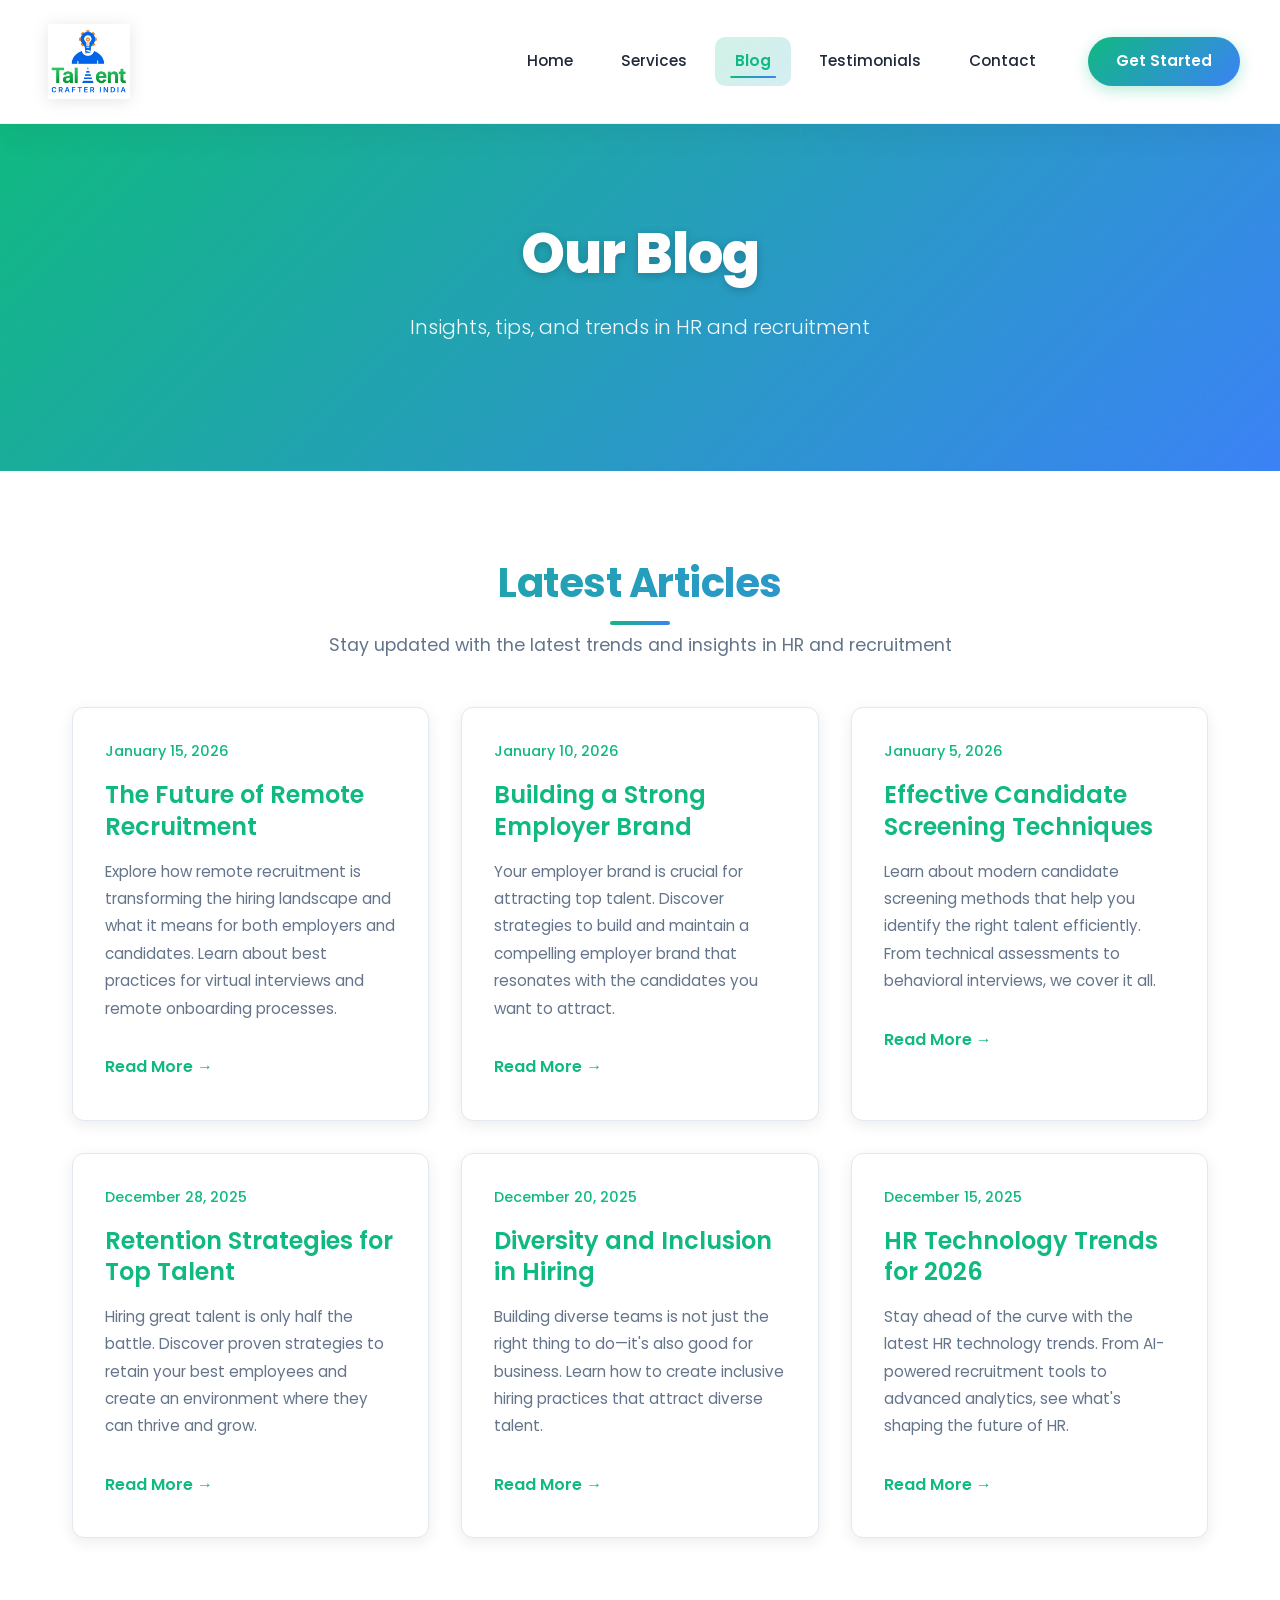
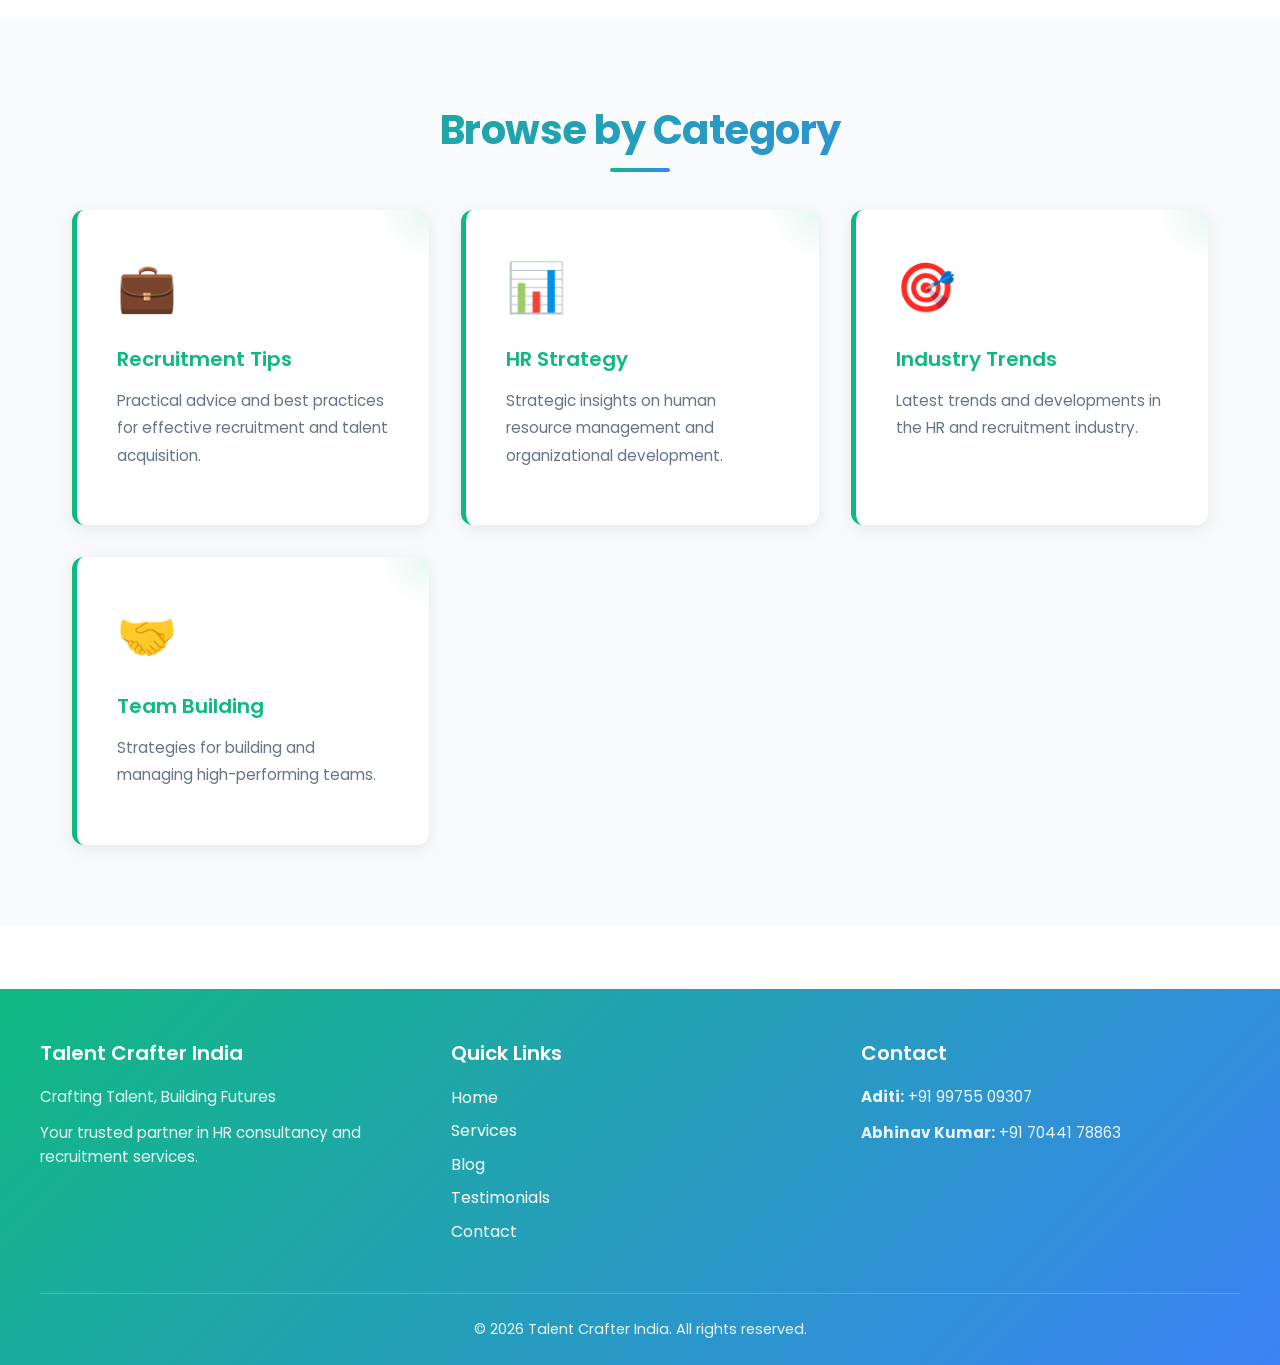
==== blog.html @ 25cf2690 "push" ====
<!DOCTYPE html>
<html lang="en">
<head>
    <meta charset="UTF-8">
    <meta name="viewport" content="width=device-width, initial-scale=1.0">
    <meta http-equiv="X-UA-Compatible" content="IE=edge">
    <title>Blog - Talent Crafter India | HR Insights & Recruitment Tips</title>
    <meta name="description" content="Read the latest insights on HR, recruitment, talent management, and industry trends from Talent Crafter India.">
    
    <!-- Google Fonts - Poppins -->
    <link rel="preconnect" href="https://fonts.googleapis.com">
    <link rel="preconnect" href="https://fonts.gstatic.com" crossorigin>
    <link href="https://fonts.googleapis.com/css2?family=Poppins:wght@300;400;500;600;700;800&display=swap" rel="stylesheet">
    
    <!-- Stylesheet -->
    <link rel="stylesheet" href="style.css">
</head>
<body>
    <!-- Header -->
    <header>
        <div class="header-container">
            <a href="index.html" class="logo">
                <img src="images/logo.jpeg" alt="Talent Crafter India Logo" id="logo-img" onerror="this.src='images/logo.png'; this.onerror=null;">
            </a>
            <button class="menu-toggle" aria-label="Toggle menu">☰</button>
            <nav aria-label="Main navigation">
                <ul>
                    <li><a href="index.html">Home</a></li>
                    <li><a href="services.html">Services</a></li>
                    <li><a href="blog.html" class="active">Blog</a></li>
                    <li><a href="testimonials.html">Testimonials</a></li>
                    <li><a href="contact.html">Contact</a></li>
                </ul>
                <a href="contact.html" class="nav-cta">Get Started</a>
            </nav>
        </div>
    </header>

    <!-- Main Content -->
    <main>
        <!-- Page Header -->
        <section class="hero">
            <div class="hero-content">
                <h1>Our Blog</h1>
                <p>Insights, tips, and trends in HR and recruitment</p>
            </div>
        </section>

        <!-- Blog Posts Section -->
        <section class="section">
            <div class="container">
                <h2 class="section-title">Latest Articles</h2>
                <p class="section-subtitle">Stay updated with the latest trends and insights in HR and recruitment</p>
                
                <div class="blog-grid">
                    <article class="blog-card">
                        <div class="blog-card-content">
                            <span class="date">January 15, 2026</span>
                            <h3>The Future of Remote Recruitment</h3>
                            <p>Explore how remote recruitment is transforming the hiring landscape and what it means for both employers and candidates. Learn about best practices for virtual interviews and remote onboarding processes.</p>
                            <a href="contact.html" class="read-more">Read More →</a>
                        </div>
                    </article>
                    
                    <article class="blog-card">
                        <div class="blog-card-content">
                            <span class="date">January 10, 2026</span>
                            <h3>Building a Strong Employer Brand</h3>
                            <p>Your employer brand is crucial for attracting top talent. Discover strategies to build and maintain a compelling employer brand that resonates with the candidates you want to attract.</p>
                            <a href="contact.html" class="read-more">Read More →</a>
                        </div>
                    </article>
                    
                    <article class="blog-card">
                        <div class="blog-card-content">
                            <span class="date">January 5, 2026</span>
                            <h3>Effective Candidate Screening Techniques</h3>
                            <p>Learn about modern candidate screening methods that help you identify the right talent efficiently. From technical assessments to behavioral interviews, we cover it all.</p>
                            <a href="contact.html" class="read-more">Read More →</a>
                        </div>
                    </article>
                    
                    <article class="blog-card">
                        <div class="blog-card-content">
                            <span class="date">December 28, 2025</span>
                            <h3>Retention Strategies for Top Talent</h3>
                            <p>Hiring great talent is only half the battle. Discover proven strategies to retain your best employees and create an environment where they can thrive and grow.</p>
                            <a href="contact.html" class="read-more">Read More →</a>
                        </div>
                    </article>
                    
                    <article class="blog-card">
                        <div class="blog-card-content">
                            <span class="date">December 20, 2025</span>
                            <h3>Diversity and Inclusion in Hiring</h3>
                            <p>Building diverse teams is not just the right thing to do—it's also good for business. Learn how to create inclusive hiring practices that attract diverse talent.</p>
                            <a href="contact.html" class="read-more">Read More →</a>
                        </div>
                    </article>
                    
                    <article class="blog-card">
                        <div class="blog-card-content">
                            <span class="date">December 15, 2025</span>
                            <h3>HR Technology Trends for 2026</h3>
                            <p>Stay ahead of the curve with the latest HR technology trends. From AI-powered recruitment tools to advanced analytics, see what's shaping the future of HR.</p>
                            <a href="contact.html" class="read-more">Read More →</a>
                        </div>
                    </article>
                </div>
            </div>
        </section>

        <!-- Categories Section -->
        <section class="section section-alt">
            <div class="container">
                <h2 class="section-title">Browse by Category</h2>
                <div class="services-grid">
                    <div class="service-card">
                        <div class="service-icon">💼</div>
                        <h3>Recruitment Tips</h3>
                        <p>Practical advice and best practices for effective recruitment and talent acquisition.</p>
                    </div>
                    <div class="service-card">
                        <div class="service-icon">📊</div>
                        <h3>HR Strategy</h3>
                        <p>Strategic insights on human resource management and organizational development.</p>
                    </div>
                    <div class="service-card">
                        <div class="service-icon">🎯</div>
                        <h3>Industry Trends</h3>
                        <p>Latest trends and developments in the HR and recruitment industry.</p>
                    </div>
                    <div class="service-card">
                        <div class="service-icon">🤝</div>
                        <h3>Team Building</h3>
                        <p>Strategies for building and managing high-performing teams.</p>
                    </div>
                </div>
            </div>
        </section>
    </main>

    <!-- Footer -->
    <footer>
        <div class="footer-content">
            <div class="footer-main">
                <div class="footer-section">
                    <h4>Talent Crafter India</h4>
                    <p>Crafting Talent, Building Futures</p>
                    <p>Your trusted partner in HR consultancy and recruitment services.</p>
                </div>
                <div class="footer-section">
                    <h4>Quick Links</h4>
                    <div class="footer-nav">
                        <a href="index.html">Home</a>
                        <a href="services.html">Services</a>
                        <a href="blog.html">Blog</a>
                        <a href="testimonials.html">Testimonials</a>
                        <a href="contact.html">Contact</a>
                    </div>
                </div>
                <div class="footer-section">
                    <h4>Contact</h4>
                    <p><strong>Aditi:</strong> <a href="tel:+919975509307">+91 99755 09307</a></p>
                    <p><strong>Abhinav Kumar:</strong> <a href="tel:+917044178863">+91 70441 78863</a></p>
                </div>
            </div>
            <div class="footer-bottom">
                <p>&copy; 2026 Talent Crafter India. All rights reserved.</p>
            </div>
        </div>
    </footer>

    <script src="script.js"></script>
</body>
</html>
---- style.css ----
/* ============================================
   TALENT CRAFTER INDIA - HR Consultancy Website
   Green & Blue Theme
   Font: Poppins (Google Fonts)
   ============================================ */

/* Reset & Base Styles */
* {
    margin: 0;
    padding: 0;
    box-sizing: border-box;
}

:root {
    /* Green & Blue Color Palette */
    --primary-green: #10b981;
    --dark-green: #059669;
    --light-green: #34d399;
    --accent-green: #06d6a0;
    --primary-blue: #3b82f6;
    --dark-blue: #2563eb;
    --light-blue: #60a5fa;
    --accent-blue: #4f46e5;
    
    /* Neutral Colors */
    --white: #ffffff;
    --light-gray: #f8fafc;
    --gray: #64748b;
    --dark-gray: #334155;
    --text-dark: #1e293b;
    
    /* Shadows */
    --shadow: rgba(0, 0, 0, 0.1);
    --shadow-hover: rgba(0, 0, 0, 0.15);
    --shadow-green: rgba(16, 185, 129, 0.15);
    --shadow-blue: rgba(59, 130, 246, 0.15);
    
    /* Gradients */
    --gradient-primary: linear-gradient(135deg, #10b981 0%, #3b82f6 100%);
    --gradient-green: linear-gradient(135deg, #10b981 0%, #059669 100%);
    --gradient-blue: linear-gradient(135deg, #3b82f6 0%, #2563eb 100%);
    --gradient-overlay: linear-gradient(135deg, rgba(16, 185, 129, 0.95) 0%, rgba(59, 130, 246, 0.95) 100%);
}

html {
    scroll-behavior: smooth;
    font-size: 16px;
}

body {
    font-family: 'Poppins', sans-serif;
    line-height: 1.6;
    color: var(--text-dark);
    background-color: var(--white);
    overflow-x: hidden;
}

/* Header & Navigation */
header {
    background: rgba(255, 255, 255, 0.95);
    backdrop-filter: blur(20px) saturate(180%);
    -webkit-backdrop-filter: blur(20px) saturate(180%);
    box-shadow: 0 8px 32px rgba(0, 0, 0, 0.06);
    position: sticky;
    top: 0;
    z-index: 1000;
    padding: 0;
    transition: all 0.3s cubic-bezier(0.4, 0, 0.2, 1);
    border-bottom: 1px solid rgba(16, 185, 129, 0.1);
}

header.scrolled {
    box-shadow: 0 8px 32px rgba(0, 0, 0, 0.12);
    background: rgba(255, 255, 255, 0.98);
}

.header-container {
    max-width: 1400px;
    margin: 0 auto;
    padding: 1rem 2.5rem;
    display: flex;
    justify-content: space-between;
    align-items: center;
    flex-wrap: wrap;
    gap: 2rem;
}

.logo {
    display: flex;
    align-items: center;
    text-decoration: none;
    transition: all 0.3s cubic-bezier(0.4, 0, 0.2, 1);
    padding: 0.5rem;
    border-radius: 12px;
    position: relative;
    z-index: 1;
}

.logo::before {
    content: '';
    position: absolute;
    inset: 0;
    border-radius: 12px;
    background: var(--gradient-primary);
    opacity: 0;
    transition: opacity 0.3s ease;
    z-index: -1;
}

.logo:hover::before {
    opacity: 0.1;
}

.logo:hover {
    transform: translateY(-2px);
}

.logo img {
    height: 75px;
    width: auto;
    max-width: 280px;
    transition: transform 0.3s cubic-bezier(0.4, 0, 0.2, 1);
    object-fit: contain;
    filter: drop-shadow(0 2px 8px rgba(0, 0, 0, 0.1));
}

.logo:hover img {
    transform: scale(1.05);
}

nav {
    display: flex;
    align-items: center;
    gap: 1rem;
}

nav ul {
    list-style: none;
    display: flex;
    gap: 0.5rem;
    flex-wrap: wrap;
    align-items: center;
    margin: 0;
    padding: 0;
}

nav ul li {
    position: relative;
}

nav ul li a {
    text-decoration: none;
    color: var(--text-dark);
    font-weight: 500;
    font-size: 0.95rem;
    transition: all 0.3s cubic-bezier(0.4, 0, 0.2, 1);
    position: relative;
    padding: 0.75rem 1.25rem;
    border-radius: 10px;
    display: block;
    overflow: hidden;
}

nav ul li a::before {
    content: '';
    position: absolute;
    inset: 0;
    background: var(--gradient-primary);
    opacity: 0;
    transition: opacity 0.3s ease;
    border-radius: 10px;
    z-index: -1;
}

nav ul li a::after {
    content: '';
    position: absolute;
    bottom: 8px;
    left: 50%;
    transform: translateX(-50%);
    width: 0;
    height: 2px;
    background: var(--gradient-primary);
    transition: width 0.3s cubic-bezier(0.4, 0, 0.2, 1);
    border-radius: 2px;
}

nav ul li a:hover {
    color: var(--primary-green);
    transform: translateY(-2px);
}

nav ul li a:hover::before {
    opacity: 0.08;
}

nav ul li a:hover::after {
    width: 60%;
}

nav ul li a.active {
    color: var(--primary-green);
    background: rgba(16, 185, 129, 0.1);
    font-weight: 600;
}

nav ul li a.active::after {
    width: 60%;
}

nav ul li a.active::before {
    opacity: 0.1;
}

/* CTA Button in Nav */
nav .nav-cta {
    margin-left: 1rem;
    padding: 0.75rem 1.75rem;
    background: var(--gradient-primary);
    color: var(--white);
    border-radius: 50px;
    font-weight: 600;
    font-size: 0.95rem;
    box-shadow: 0 4px 15px rgba(16, 185, 129, 0.3);
    transition: all 0.3s cubic-bezier(0.4, 0, 0.2, 1);
    border: none;
    text-decoration: none;
    display: inline-flex;
    align-items: center;
    gap: 0.5rem;
}

nav .nav-cta::before {
    display: none;
}

nav .nav-cta::after {
    display: none;
}

nav .nav-cta:hover {
    transform: translateY(-3px);
    box-shadow: 0 8px 25px rgba(16, 185, 129, 0.4);
    color: var(--white);
}

/* Mobile Menu Toggle */
.menu-toggle {
    display: none;
    background: none;
    border: none;
    font-size: 1.75rem;
    cursor: pointer;
    color: var(--primary-green);
    padding: 0.5rem;
    border-radius: 8px;
    transition: all 0.3s ease;
    width: 44px;
    height: 44px;
    align-items: center;
    justify-content: center;
    position: relative;
    z-index: 1001;
}

.menu-toggle:hover {
    background: rgba(16, 185, 129, 0.1);
    transform: scale(1.1);
}

.menu-toggle.active {
    color: var(--white);
    background: var(--primary-green);
}

/* Main Content */
main {
    min-height: calc(100vh - 200px);
}

.container {
    max-width: 1200px;
    margin: 0 auto;
    padding: 0 2rem;
}

/* Hero Section */
.hero {
    background: var(--gradient-primary);
    color: var(--white);
    padding: 6rem 2rem;
    text-align: center;
    position: relative;
    overflow: hidden;
}

.hero::before {
    content: '';
    position: absolute;
    top: 0;
    left: 0;
    right: 0;
    bottom: 0;
    background: url('data:image/svg+xml,<svg width="100" height="100" xmlns="http://www.w3.org/2000/svg"><defs><pattern id="grid" width="100" height="100" patternUnits="userSpaceOnUse"><path d="M 100 0 L 0 0 0 100" fill="none" stroke="rgba(255,255,255,0.05)" stroke-width="1"/></pattern></defs><rect width="100" height="100" fill="url(%23grid)"/></svg>');
    opacity: 0.3;
    animation: slide 20s linear infinite;
}

@keyframes slide {
    0% { transform: translate(0, 0); }
    100% { transform: translate(100px, 100px); }
}

.hero-content {
    position: relative;
    z-index: 1;
    animation: fadeInUp 0.8s ease-out;
    max-width: 800px;
    margin: 0 auto;
}

@keyframes fadeInUp {
    from {
        opacity: 0;
        transform: translateY(30px);
    }
    to {
        opacity: 1;
        transform: translateY(0);
    }
}

.hero h1 {
    font-size: 3.5rem;
    margin-bottom: 1.5rem;
    font-weight: 800;
    line-height: 1.2;
    text-shadow: 0 2px 10px rgba(0, 0, 0, 0.2);
    letter-spacing: -1px;
}

.hero p {
    font-size: 1.25rem;
    margin-bottom: 2rem;
    opacity: 0.95;
    font-weight: 300;
}

/* Buttons */
.btn {
    display: inline-block;
    padding: 1rem 2.5rem;
    background: var(--white);
    color: var(--primary-green);
    text-decoration: none;
    border-radius: 50px;
    font-weight: 600;
    transition: all 0.4s cubic-bezier(0.4, 0, 0.2, 1);
    border: 2px solid transparent;
    cursor: pointer;
    font-size: 1rem;
    position: relative;
    overflow: hidden;
    box-shadow: 0 4px 15px rgba(255, 255, 255, 0.3);
    font-family: 'Poppins', sans-serif;
}

.btn::before {
    content: '';
    position: absolute;
    top: 50%;
    left: 50%;
    width: 0;
    height: 0;
    border-radius: 50%;
    background: rgba(16, 185, 129, 0.2);
    transform: translate(-50%, -50%);
    transition: width 0.6s, height 0.6s;
}

.btn:hover::before {
    width: 300px;
    height: 300px;
}

.btn:hover {
    transform: translateY(-3px);
    box-shadow: 0 8px 25px rgba(255, 255, 255, 0.4);
    background: var(--white);
    color: var(--primary-blue);
}

.btn-primary {
    background: var(--white);
    color: var(--primary-green);
}

.btn-primary:hover {
    background: var(--white);
    color: var(--primary-blue);
}

/* Sections */
.section {
    padding: 5rem 2rem;
    position: relative;
}

.section-alt {
    background-color: var(--light-gray);
}

.section-title {
    text-align: center;
    font-size: 2.5rem;
    background: var(--gradient-primary);
    -webkit-background-clip: text;
    -webkit-text-fill-color: transparent;
    background-clip: text;
    margin-bottom: 1rem;
    font-weight: 700;
    position: relative;
    display: inline-block;
    width: 100%;
    letter-spacing: -0.5px;
}

.section-title::after {
    content: '';
    position: absolute;
    bottom: -10px;
    left: 50%;
    transform: translateX(-50%);
    width: 60px;
    height: 4px;
    background: var(--gradient-primary);
    border-radius: 2px;
}

.section-subtitle {
    text-align: center;
    color: var(--gray);
    margin-bottom: 3rem;
    font-size: 1.1rem;
    font-weight: 400;
}

/* About Content */
.about-content {
    max-width: 900px;
    margin: 0 auto;
    background-color: var(--white);
    padding: 2.5rem;
    border-radius: 12px;
    box-shadow: 0 4px 15px rgba(0, 0, 0, 0.08);
}

.about-content p {
    color: var(--gray);
    line-height: 1.8;
    margin-bottom: 1.5rem;
    font-size: 1.05rem;
}

.about-content p:last-child {
    margin-bottom: 0;
}

/* Services Grid */
.services-grid {
    display: grid;
    grid-template-columns: repeat(auto-fit, minmax(300px, 1fr));
    gap: 2rem;
    margin-top: 2rem;
}

.service-card {
    background: var(--white);
    padding: 2.5rem;
    border-radius: 12px;
    border-left: 5px solid var(--primary-green);
    transition: all 0.4s cubic-bezier(0.4, 0, 0.2, 1);
    position: relative;
    overflow: hidden;
    box-shadow: 0 4px 15px rgba(0, 0, 0, 0.08);
}

.service-card::after {
    content: '';
    position: absolute;
    top: 0;
    right: 0;
    width: 100px;
    height: 100px;
    background: radial-gradient(circle, rgba(16, 185, 129, 0.1) 0%, transparent 70%);
    transform: translate(50%, -50%);
    transition: transform 0.4s ease;
}

.service-card:hover::after {
    transform: translate(30%, -30%) scale(1.5);
}

.service-card:hover {
    transform: translateX(8px) translateY(-3px);
    box-shadow: 0 10px 25px var(--shadow-green);
    border-left-color: var(--primary-blue);
    border-left-width: 6px;
}

.service-icon {
    font-size: 3rem;
    margin-bottom: 1rem;
}

.service-card h3 {
    color: var(--primary-green);
    margin-bottom: 0.75rem;
    font-size: 1.25rem;
    font-weight: 600;
}

.service-card:hover h3 {
    color: var(--primary-blue);
}

.service-card p {
    color: var(--gray);
    line-height: 1.8;
    font-size: 0.95rem;
    margin-bottom: 1rem;
}

.service-features {
    list-style: none;
    margin-top: 1.5rem;
    padding-left: 0;
}

.service-features li {
    color: var(--gray);
    padding: 0.5rem 0;
    padding-left: 1.5rem;
    position: relative;
    font-size: 0.9rem;
}

.service-features li::before {
    content: '✓';
    position: absolute;
    left: 0;
    color: var(--primary-green);
    font-weight: 600;
}

/* Team Section */
.team-grid {
    display: grid;
    grid-template-columns: repeat(auto-fit, minmax(350px, 1fr));
    gap: 3rem;
    margin-top: 2rem;
}

.team-card {
    text-align: center;
    background-color: var(--white);
    padding: 2.5rem;
    border-radius: 16px;
    box-shadow: 0 4px 15px rgba(0, 0, 0, 0.08);
    transition: all 0.4s cubic-bezier(0.4, 0, 0.2, 1);
    position: relative;
    overflow: hidden;
}

.team-card::before {
    content: '';
    position: absolute;
    top: 0;
    left: 0;
    right: 0;
    height: 4px;
    background: var(--gradient-primary);
    transform: scaleX(0);
    transform-origin: center;
    transition: transform 0.4s ease;
}

.team-card:hover::before {
    transform: scaleX(1);
}

.team-card:hover {
    transform: translateY(-8px) scale(1.02);
    box-shadow: 0 12px 30px var(--shadow-green);
}

.team-image {
    width: 200px;
    height: 200px;
    margin: 0 auto 1.5rem;
    border-radius: 50%;
    overflow: hidden;
    border: 4px solid var(--primary-green);
    transition: all 0.4s ease;
    position: relative;
    background: var(--light-gray);
}

.team-card:hover .team-image {
    border-color: var(--primary-blue);
    transform: scale(1.05);
}

.team-image img {
    width: 100%;
    height: 100%;
    object-fit: cover;
    object-position: center 30%;
    transition: transform 0.4s ease;
    display: block;
    min-height: 100%;
}

.team-card:hover .team-image img {
    transform: scale(1.05);
}

.team-card h3 {
    color: var(--primary-green);
    margin: 1rem 0 0.5rem;
    font-size: 1.5rem;
    font-weight: 600;
}

.team-card:hover h3 {
    color: var(--primary-blue);
}

.team-card .role {
    color: var(--primary-blue);
    font-size: 1rem;
    font-weight: 500;
    margin-bottom: 1rem;
}

.team-bio {
    text-align: left;
    margin: 1.5rem 0;
    color: var(--gray);
    line-height: 1.8;
    font-size: 0.95rem;
}

.team-bio p {
    margin-bottom: 1rem;
}

.team-bio p:last-child {
    margin-bottom: 0;
}

.team-contact {
    margin-top: 1.5rem;
}

.contact-link {
    display: inline-block;
    color: var(--primary-green);
    text-decoration: none;
    font-weight: 600;
    padding: 0.75rem 1.5rem;
    border: 2px solid var(--primary-green);
    border-radius: 50px;
    transition: all 0.3s ease;
}

.contact-link:hover {
    background: var(--primary-green);
    color: var(--white);
    transform: translateY(-2px);
    box-shadow: 0 4px 15px var(--shadow-green);
}

/* Contact Section */
.contact-container {
    display: grid;
    grid-template-columns: 1fr 1fr;
    gap: 3rem;
    margin-top: 2rem;
}

.contact-info {
    background: var(--gradient-primary);
    color: var(--white);
    padding: 2.5rem;
    border-radius: 12px;
    box-shadow: 0 4px 15px rgba(0, 0, 0, 0.1);
}

.contact-info h3 {
    margin-bottom: 2rem;
    font-size: 1.75rem;
    font-weight: 600;
}

.contact-details {
    margin-bottom: 2rem;
}

.contact-item {
    margin-bottom: 2rem;
    padding-bottom: 2rem;
    border-bottom: 1px solid rgba(255, 255, 255, 0.2);
}

.contact-item:last-child {
    border-bottom: none;
    margin-bottom: 0;
    padding-bottom: 0;
}

.contact-item h4 {
    font-size: 1.25rem;
    margin-bottom: 0.5rem;
    font-weight: 600;
}

.contact-item p {
    margin-bottom: 0.75rem;
    opacity: 0.9;
}

.contact-item a {
    color: var(--white);
    text-decoration: none;
    font-weight: 500;
    font-size: 1.1rem;
    transition: opacity 0.3s ease;
}

.contact-item a:hover {
    opacity: 0.8;
    text-decoration: underline;
}

.contact-description {
    margin: 1rem 0;
    opacity: 0.95;
    line-height: 1.8;
    font-size: 0.95rem;
}

.contact-phone {
    display: inline-block;
    margin-top: 0.75rem;
    font-size: 1.1rem;
    font-weight: 600;
    padding: 0.5rem 0;
}

.contact-message {
    margin-top: 2rem;
    padding-top: 2rem;
    border-top: 1px solid rgba(255, 255, 255, 0.2);
}

.contact-message p {
    opacity: 0.95;
    line-height: 1.8;
}

/* Contact Form */
.contact-form {
    background-color: var(--white);
    padding: 2.5rem;
    border-radius: 12px;
    box-shadow: 0 4px 15px rgba(0, 0, 0, 0.08);
}

.contact-form h3 {
    color: var(--primary-green);
    margin-bottom: 1.5rem;
    font-size: 1.75rem;
    font-weight: 600;
}

.form-group {
    margin-bottom: 1.5rem;
}

.form-group label {
    display: block;
    margin-bottom: 0.5rem;
    color: var(--text-dark);
    font-weight: 500;
}

.form-group input,
.form-group textarea {
    width: 100%;
    padding: 0.875rem;
    border: 2px solid #e2e8f0;
    border-radius: 8px;
    font-size: 1rem;
    font-family: 'Poppins', sans-serif;
    transition: border-color 0.3s ease;
}

.form-group input:focus,
.form-group textarea:focus {
    outline: none;
    border-color: var(--primary-green);
    box-shadow: 0 0 0 3px rgba(16, 185, 129, 0.1);
}

.form-group textarea {
    resize: vertical;
    min-height: 120px;
}

.form-group select {
    width: 100%;
    padding: 0.875rem;
    border: 2px solid #e2e8f0;
    border-radius: 8px;
    font-size: 1rem;
    font-family: 'Poppins', sans-serif;
    background-color: var(--white);
    color: var(--text-dark);
    transition: border-color 0.3s ease;
    cursor: pointer;
}

.form-group select:focus {
    outline: none;
    border-color: var(--primary-green);
    box-shadow: 0 0 0 3px rgba(16, 185, 129, 0.1);
}

/* Footer */
footer {
    background: var(--gradient-primary);
    color: var(--white);
    padding: 3rem 2rem 1.5rem;
    margin-top: 4rem;
}

.footer-content {
    max-width: 1200px;
    margin: 0 auto;
}

.footer-main {
    display: grid;
    grid-template-columns: repeat(auto-fit, minmax(250px, 1fr));
    gap: 2rem;
    margin-bottom: 2rem;
    text-align: left;
}

.footer-section {
    margin-bottom: 1rem;
}

.footer-section h4 {
    font-size: 1.25rem;
    margin-bottom: 1rem;
    color: var(--white);
    font-weight: 600;
}

.footer-section p {
    margin-bottom: 0.75rem;
    opacity: 0.9;
    font-size: 0.95rem;
    line-height: 1.6;
}

.footer-section a {
    color: var(--white);
    text-decoration: none;
    transition: opacity 0.3s ease;
}

.footer-section a:hover {
    opacity: 0.8;
    text-decoration: underline;
}

.footer-nav {
    display: flex;
    flex-direction: column;
    gap: 0.5rem;
}

.footer-nav a {
    color: var(--white);
    text-decoration: none;
    transition: opacity 0.3s ease;
    display: inline-block;
}

.footer-nav a:hover {
    opacity: 0.8;
    text-decoration: underline;
}

.footer-bottom {
    border-top: 1px solid rgba(255, 255, 255, 0.2);
    padding-top: 1.5rem;
    text-align: center;
    margin-top: 2rem;
}

.footer-bottom p {
    opacity: 0.9;
    font-size: 0.9rem;
}

/* Responsive Design */
@media (max-width: 968px) {
    .header-container {
        padding: 1rem 1.5rem;
    }
    
    nav ul {
        gap: 0.25rem;
    }
    
    nav ul li a {
        padding: 0.65rem 1rem;
        font-size: 0.9rem;
    }
    
    nav .nav-cta {
        margin-left: 0.5rem;
        padding: 0.65rem 1.5rem;
        font-size: 0.9rem;
    }
}

/* Mobile Menu Overlay */
.mobile-overlay {
    display: none;
    position: fixed;
    inset: 0;
    background: rgba(0, 0, 0, 0.5);
    backdrop-filter: blur(4px);
    -webkit-backdrop-filter: blur(4px);
    z-index: 999;
    opacity: 0;
    transition: opacity 0.3s ease;
}

.mobile-overlay.active {
    display: block;
    opacity: 1;
}

@media (max-width: 768px) {
    .menu-toggle {
        display: flex;
    }

    .header-container {
        padding: 1rem 1.5rem;
    }
    
    .logo img {
        height: 60px;
        max-width: 240px;
    }

    nav {
        position: fixed;
        top: 0;
        right: -100%;
        width: 320px;
        max-width: 85vw;
        height: 100vh;
        background: rgba(255, 255, 255, 0.98);
        backdrop-filter: blur(20px);
        -webkit-backdrop-filter: blur(20px);
        box-shadow: -4px 0 32px rgba(0, 0, 0, 0.1);
        transition: right 0.4s cubic-bezier(0.4, 0, 0.2, 1);
        z-index: 1000;
        padding: 5rem 2rem 2rem;
        overflow-y: auto;
    }

    nav.active {
        right: 0;
    }
    
    nav::before {
        content: '';
        position: absolute;
        top: 0;
        left: 0;
        width: 100%;
        height: 80px;
        background: var(--gradient-primary);
        opacity: 0.05;
    }

    nav ul {
        flex-direction: column;
        gap: 0.5rem;
        margin-top: 0;
        width: 100%;
    }

    nav ul li {
        width: 100%;
        border-bottom: none;
    }

    nav ul li a {
        display: block;
        padding: 1rem 1.25rem;
        border-radius: 12px;
        width: 100%;
        margin-bottom: 0.25rem;
    }
    
    nav ul li a::after {
        display: none;
    }
    
    nav .nav-cta {
        margin-left: 0;
        margin-top: 1rem;
        width: 100%;
        justify-content: center;
    }

    .hero h1 {
        font-size: 2.25rem;
    }

    .hero p {
        font-size: 1.1rem;
    }

    .section-title {
        font-size: 1.75rem;
    }

    .services-grid,
    .team-grid {
        grid-template-columns: 1fr;
    }

    .contact-container {
        grid-template-columns: 1fr;
    }

    .header-container {
        padding: 0 1rem;
    }

    .container {
        padding: 0 1rem;
    }

    .section {
        padding: 3rem 1rem;
    }

    .team-grid {
        grid-template-columns: 1fr;
    }

    .testimonials-container,
    .blog-grid,
    .card-grid {
        grid-template-columns: 1fr;
    }

    .cta-box {
        padding: 3rem 2rem;
    }

    .cta-box h2 {
        font-size: 1.75rem;
    }

    .cta-box p {
        font-size: 1rem;
    }
}

@media (max-width: 480px) {
    .hero {
        padding: 4rem 1rem;
    }

    .hero h1 {
        font-size: 1.75rem;
    }

    .btn {
        padding: 0.75rem 1.5rem;
        font-size: 0.9rem;
    }

    .footer-main {
        grid-template-columns: 1fr;
        text-align: center;
    }

    .footer-section {
        text-align: center;
    }

    .footer-nav {
        align-items: center;
    }

    .team-image {
        width: 150px;
        height: 150px;
    }
    
    .team-image img {
        object-position: center 20%;
    }
}

/* Card Grid */
.card-grid {
    display: grid;
    grid-template-columns: repeat(auto-fit, minmax(280px, 1fr));
    gap: 2rem;
    margin-top: 2rem;
}

.card {
    background-color: var(--white);
    border-radius: 12px;
    padding: 2.5rem;
    box-shadow: 0 4px 15px rgba(0, 0, 0, 0.08);
    transition: all 0.4s cubic-bezier(0.4, 0, 0.2, 1);
    border: 1px solid #e2e8f0;
    position: relative;
    overflow: hidden;
}

.card::before {
    content: '';
    position: absolute;
    top: 0;
    left: 0;
    width: 100%;
    height: 4px;
    background: var(--gradient-primary);
    transform: scaleX(0);
    transform-origin: left;
    transition: transform 0.4s ease;
}

.card:hover::before {
    transform: scaleX(1);
}

.card:hover {
    transform: translateY(-8px);
    box-shadow: 0 12px 30px var(--shadow-green);
    border-color: var(--primary-green);
}

.card h3 {
    color: var(--primary-green);
    margin-bottom: 1rem;
    font-size: 1.5rem;
    font-weight: 600;
}

.card:hover h3 {
    color: var(--primary-blue);
}

.card p {
    color: var(--gray);
    line-height: 1.8;
    font-size: 0.95rem;
}

/* Testimonials */
.testimonials-container {
    display: grid;
    grid-template-columns: repeat(auto-fit, minmax(350px, 1fr));
    gap: 2rem;
    margin-top: 2rem;
}

.testimonial-card {
    background-color: var(--white);
    padding: 2.5rem;
    border-radius: 12px;
    border-left: 4px solid var(--primary-green);
    box-shadow: 0 4px 15px rgba(0, 0, 0, 0.08);
    transition: all 0.4s cubic-bezier(0.4, 0, 0.2, 1);
    position: relative;
}

.testimonial-card::before {
    content: '"';
    font-size: 4rem;
    color: var(--primary-green);
    opacity: 0.2;
    position: absolute;
    top: 1rem;
    left: 1.5rem;
    font-family: Georgia, serif;
}

.testimonial-card:hover {
    transform: translateY(-5px);
    box-shadow: 0 8px 25px var(--shadow-green);
    border-left-color: var(--primary-blue);
    border-left-width: 5px;
}

.testimonial-text {
    font-style: italic;
    color: var(--text-dark);
    margin-bottom: 1.5rem;
    padding-left: 1rem;
    line-height: 1.8;
    position: relative;
    z-index: 1;
}

.testimonial-author {
    text-align: right;
}

.testimonial-author strong {
    display: block;
    color: var(--primary-green);
    font-weight: 600;
    margin-bottom: 0.25rem;
    font-size: 1.1rem;
}

.testimonial-company {
    color: var(--gray);
    font-size: 0.9rem;
    font-style: italic;
}

/* CTA Box */
.cta-box {
    background: var(--gradient-primary);
    color: var(--white);
    padding: 4rem 3rem;
    border-radius: 16px;
    text-align: center;
    box-shadow: 0 8px 30px rgba(0, 0, 0, 0.15);
}

.cta-box h2 {
    font-size: 2.5rem;
    margin-bottom: 1rem;
    font-weight: 700;
    color: var(--white);
}

.cta-box p {
    font-size: 1.2rem;
    margin-bottom: 2rem;
    opacity: 0.95;
}

.cta-box .btn {
    background: var(--white);
    color: var(--primary-green);
}

.cta-box .btn:hover {
    background: var(--white);
    color: var(--primary-blue);
    transform: translateY(-3px);
    box-shadow: 0 8px 25px rgba(255, 255, 255, 0.4);
}

/* Blog Cards */
.blog-grid {
    display: grid;
    grid-template-columns: repeat(auto-fit, minmax(320px, 1fr));
    gap: 2rem;
    margin-top: 2rem;
}

.blog-card {
    background-color: var(--white);
    border-radius: 12px;
    overflow: hidden;
    box-shadow: 0 4px 15px rgba(0, 0, 0, 0.08);
    transition: all 0.4s cubic-bezier(0.4, 0, 0.2, 1);
    border: 1px solid #e2e8f0;
}

.blog-card:hover {
    transform: translateY(-8px);
    box-shadow: 0 12px 30px var(--shadow-green);
    border-color: var(--primary-green);
}

.blog-card-content {
    padding: 2rem;
}

.blog-card .date {
    color: var(--primary-green);
    font-size: 0.9rem;
    margin-bottom: 1rem;
    display: block;
    font-weight: 500;
}

.blog-card h3 {
    color: var(--primary-green);
    margin-bottom: 1rem;
    font-size: 1.5rem;
    font-weight: 600;
    line-height: 1.3;
}

.blog-card:hover h3 {
    color: var(--primary-blue);
}

.blog-card p {
    color: var(--gray);
    line-height: 1.8;
    margin-bottom: 1.5rem;
    font-size: 0.95rem;
}

.blog-card .read-more {
    color: var(--primary-green);
    text-decoration: none;
    font-weight: 600;
    transition: all 0.3s ease;
    display: inline-flex;
    align-items: center;
    gap: 0.5rem;
    padding: 0.5rem 0;
    position: relative;
}

.blog-card .read-more::after {
    content: '';
    position: absolute;
    bottom: 0;
    left: 0;
    width: 0;
    height: 2px;
    background: var(--gradient-primary);
    transition: width 0.3s ease;
}

.blog-card .read-more:hover {
    color: var(--primary-blue);
    transform: translateX(5px);
}

.blog-card .read-more:hover::after {
    width: 100%;
}

/* Utility Classes */
.text-center {
    text-align: center;
}

.mt-2 {
    margin-top: 2rem;
}

.mb-2 {
    margin-bottom: 2rem;
}

.highlight {
    background: var(--gradient-primary);
    -webkit-background-clip: text;
    -webkit-text-fill-color: transparent;
    background-clip: text;
    font-weight: 600;
}

/* Animations */
@keyframes fadeIn {
    from {
        opacity: 0;
        transform: translateY(20px);
    }
    to {
        opacity: 1;
        transform: translateY(0);
    }
}

@keyframes slideUp {
    from {
        opacity: 0;
        transform: translateY(40px);
    }
    to {
        opacity: 1;
        transform: translateY(0);
    }
}

@keyframes slideInLeft {
    from {
        opacity: 0;
        transform: translateX(-30px);
    }
    to {
        opacity: 1;
        transform: translateX(0);
    }
}

@keyframes slideInRight {
    from {
        opacity: 0;
        transform: translateX(30px);
    }
    to {
        opacity: 1;
        transform: translateX(0);
    }
}

@keyframes pulse {
    0%, 100% {
        transform: scale(1);
    }
    50% {
        transform: scale(1.05);
    }
}

@keyframes shimmer {
    0% {
        background-position: -1000px 0;
    }
    100% {
        background-position: 1000px 0;
    }
}

.animate-fade-in {
    animation: fadeIn 0.8s ease-out;
}

.animate-fade-in-delay {
    animation: fadeIn 0.8s ease-out 0.2s both;
}

.animate-fade-in-delay-2 {
    animation: fadeIn 0.8s ease-out 0.4s both;
}

.animate-slide-up {
    animation: slideUp 0.8s ease-out;
}

.animate-slide-up-delay {
    animation: slideUp 0.8s ease-out 0.2s both;
}

/* Modern Contact Page Styles */
.contact-wrapper {
    display: grid;
    grid-template-columns: 1fr 1.2fr;
    gap: 3rem;
    margin-top: 3rem;
}

.team-contact-section {
    animation: slideInLeft 0.8s ease-out;
}

.team-contact-cards {
    display: flex;
    flex-direction: column;
    gap: 2rem;
    margin-top: 2rem;
}

.team-contact-card {
    background: var(--white);
    border-radius: 20px;
    padding: 2rem;
    box-shadow: 0 8px 30px rgba(0, 0, 0, 0.1);
    transition: all 0.4s cubic-bezier(0.4, 0, 0.2, 1);
    border: 2px solid transparent;
    position: relative;
    overflow: hidden;
}

.team-contact-card::before {
    content: '';
    position: absolute;
    top: 0;
    left: 0;
    width: 100%;
    height: 4px;
    background: var(--gradient-primary);
    transform: scaleX(0);
    transform-origin: left;
    transition: transform 0.4s ease;
}

.team-contact-card:hover::before {
    transform: scaleX(1);
}

.team-contact-card:hover {
    transform: translateY(-8px);
    box-shadow: 0 15px 40px rgba(16, 185, 129, 0.2);
    border-color: var(--primary-green);
}

.team-contact-image {
    width: 120px;
    height: 120px;
    border-radius: 50%;
    overflow: hidden;
    margin: 0 auto 1.5rem;
    border: 4px solid var(--primary-green);
    box-shadow: 0 4px 15px rgba(16, 185, 129, 0.3);
    transition: all 0.4s ease;
    position: relative;
    background: var(--light-gray);
}

.team-contact-card:hover .team-contact-image {
    border-color: var(--primary-blue);
    transform: scale(1.1);
    box-shadow: 0 8px 25px rgba(59, 130, 246, 0.4);
}

.team-contact-image img {
    width: 100%;
    height: 100%;
    object-fit: cover;
    object-position: center 30%;
    display: block;
    min-height: 100%;
}

.team-placeholder {
    width: 100%;
    height: 100%;
    background: var(--gradient-primary);
    display: flex;
    align-items: center;
    justify-content: center;
    color: var(--white);
    font-size: 2.5rem;
    font-weight: 700;
}

.team-contact-info {
    text-align: center;
}

.team-contact-info h3 {
    color: var(--primary-green);
    font-size: 1.5rem;
    margin-bottom: 0.5rem;
    font-weight: 600;
}

.team-role {
    color: var(--primary-blue);
    font-size: 1rem;
    margin-bottom: 1rem;
    font-weight: 500;
}

.team-bio-short {
    text-align: left;
    margin: 1.5rem 0;
    color: var(--gray);
    line-height: 1.8;
    font-size: 0.9rem;
}

.team-bio-short p {
    margin-bottom: 1rem;
}

.team-bio-short p:last-child {
    margin-bottom: 0;
}

.contact-btn {
    display: inline-flex;
    align-items: center;
    gap: 0.75rem;
    padding: 0.875rem 2rem;
    background: var(--gradient-primary);
    color: var(--white);
    text-decoration: none;
    border-radius: 50px;
    font-weight: 600;
    transition: all 0.4s ease;
    box-shadow: 0 4px 15px rgba(16, 185, 129, 0.3);
    margin-top: 1rem;
}

.contact-btn:hover {
    transform: translateY(-3px);
    box-shadow: 0 8px 25px rgba(16, 185, 129, 0.4);
}

.contact-icon {
    font-size: 1.2rem;
}

/* Modern Form Styles */
.modern-form-section {
    background: var(--white);
    border-radius: 24px;
    padding: 3rem;
    box-shadow: 0 10px 40px rgba(0, 0, 0, 0.1);
    animation: slideInRight 0.8s ease-out;
    border: 1px solid #e2e8f0;
}

.form-header {
    margin-bottom: 2.5rem;
    text-align: center;
}

.form-header h2 {
    font-size: 2rem;
    background: var(--gradient-primary);
    -webkit-background-clip: text;
    -webkit-text-fill-color: transparent;
    background-clip: text;
    margin-bottom: 0.5rem;
    font-weight: 700;
}

.form-header p {
    color: var(--gray);
    font-size: 0.95rem;
}

.modern-form {
    display: flex;
    flex-direction: column;
    gap: 1.5rem;
}

.form-row {
    display: grid;
    grid-template-columns: 1fr 1fr;
    gap: 1.5rem;
}

.form-group-modern {
    position: relative;
}

.form-group-modern label {
    display: flex;
    align-items: center;
    gap: 0.25rem;
    margin-bottom: 0.75rem;
    color: var(--text-dark);
    font-weight: 600;
    font-size: 0.95rem;
}

.label-text {
    color: var(--text-dark);
}

.required {
    color: #ef4444;
    font-size: 1.2rem;
}

.input-wrapper,
.textarea-wrapper {
    position: relative;
}

.input-icon {
    position: absolute;
    left: 1rem;
    top: 50%;
    transform: translateY(-50%);
    font-size: 1.2rem;
    z-index: 1;
    transition: all 0.3s ease;
}

.textarea-icon {
    top: 1.5rem;
    transform: none;
}

.form-group-modern input,
.form-group-modern textarea,
.select-wrapper {
    width: 100%;
    padding: 1rem 1rem 1rem 3rem;
    border: 2px solid #e2e8f0;
    border-radius: 12px;
    font-size: 1rem;
    font-family: 'Poppins', sans-serif;
    background: var(--light-gray);
    transition: all 0.3s ease;
    color: var(--text-dark);
}

.form-group-modern textarea {
    padding-top: 1.5rem;
    min-height: 140px;
    resize: vertical;
}

.form-group-modern input:focus,
.form-group-modern textarea:focus {
    outline: none;
    border-color: var(--primary-green);
    background: var(--white);
    box-shadow: 0 0 0 4px rgba(16, 185, 129, 0.1);
}

.form-group-modern input:focus + .input-line,
.form-group-modern textarea:focus + .textarea-line {
    width: 100%;
}

.input-line,
.textarea-line {
    position: absolute;
    bottom: 0;
    left: 0;
    height: 2px;
    width: 0;
    background: var(--gradient-primary);
    transition: width 0.3s ease;
    border-radius: 0 0 12px 12px;
}

.textarea-line {
    bottom: 2px;
}

.select-wrapper {
    position: relative;
    display: flex;
    align-items: center;
}

.select-wrapper select {
    appearance: none;
    background: var(--light-gray);
    border: 2px solid #e2e8f0;
    border-radius: 12px;
    padding: 1rem 3rem 1rem 3rem;
    font-size: 1rem;
    font-family: 'Poppins', sans-serif;
    color: var(--text-dark);
    cursor: pointer;
    transition: all 0.3s ease;
    width: 100%;
}

.select-wrapper select:focus {
    outline: none;
    border-color: var(--primary-green);
    background: var(--white);
    box-shadow: 0 0 0 4px rgba(16, 185, 129, 0.1);
}

.select-arrow {
    position: absolute;
    right: 1rem;
    top: 50%;
    transform: translateY(-50%);
    color: var(--gray);
    pointer-events: none;
    transition: transform 0.3s ease;
}

.select-wrapper:focus-within .select-arrow {
    transform: translateY(-50%) rotate(180deg);
    color: var(--primary-green);
}

.submit-btn {
    position: relative;
    padding: 1.25rem 3rem;
    background: var(--gradient-primary);
    color: var(--white);
    border: none;
    border-radius: 50px;
    font-size: 1.1rem;
    font-weight: 600;
    font-family: 'Poppins', sans-serif;
    cursor: pointer;
    overflow: hidden;
    transition: all 0.4s ease;
    box-shadow: 0 4px 20px rgba(16, 185, 129, 0.3);
    margin-top: 1rem;
    display: flex;
    align-items: center;
    justify-content: center;
    gap: 0.75rem;
}

.submit-btn::before {
    content: '';
    position: absolute;
    top: 0;
    left: -100%;
    width: 100%;
    height: 100%;
    background: linear-gradient(90deg, transparent, rgba(255, 255, 255, 0.3), transparent);
    transition: left 0.5s ease;
}

.submit-btn:hover::before {
    left: 100%;
}

.submit-btn:hover {
    transform: translateY(-3px);
    box-shadow: 0 8px 30px rgba(16, 185, 129, 0.4);
}

.submit-btn:active {
    transform: translateY(-1px);
}

.btn-text {
    position: relative;
    z-index: 1;
}

.btn-icon {
    position: relative;
    z-index: 1;
    font-size: 1.3rem;
    transition: transform 0.3s ease;
}

.submit-btn:hover .btn-icon {
    transform: translateX(5px);
}

/* Help Cards */
.help-cards {
    display: grid;
    grid-template-columns: repeat(auto-fit, minmax(280px, 1fr));
    gap: 2rem;
    margin-top: 2rem;
}

.help-card {
    background: var(--white);
    padding: 2.5rem;
    border-radius: 20px;
    text-align: center;
    box-shadow: 0 8px 30px rgba(0, 0, 0, 0.1);
    transition: all 0.4s cubic-bezier(0.4, 0, 0.2, 1);
    border: 2px solid transparent;
    position: relative;
    overflow: hidden;
}

.help-card::before {
    content: '';
    position: absolute;
    top: 0;
    left: 0;
    width: 100%;
    height: 4px;
    background: var(--gradient-primary);
    transform: scaleX(0);
    transform-origin: left;
    transition: transform 0.4s ease;
}

.help-card:hover::before {
    transform: scaleX(1);
}

.help-card:hover {
    transform: translateY(-10px);
    box-shadow: 0 15px 40px rgba(16, 185, 129, 0.2);
    border-color: var(--primary-green);
}

.help-icon {
    font-size: 3.5rem;
    margin-bottom: 1.5rem;
    display: inline-block;
    animation: pulse 2s ease-in-out infinite;
}

.help-card h3 {
    color: var(--primary-green);
    font-size: 1.5rem;
    margin-bottom: 1rem;
    font-weight: 600;
}

.help-card:hover h3 {
    color: var(--primary-blue);
}

.help-card p {
    color: var(--gray);
    line-height: 1.8;
    font-size: 0.95rem;
}

/* Responsive Design for Contact Page */
@media (max-width: 968px) {
    .contact-wrapper {
        grid-template-columns: 1fr;
        gap: 3rem;
    }
    
    .form-row {
        grid-template-columns: 1fr;
    }
    
    .modern-form-section {
        padding: 2rem;
    }
}

@media (max-width: 768px) {
    .team-contact-card {
        padding: 1.5rem;
    }
    
    .team-contact-image {
        width: 100px;
        height: 100px;
    }
    
    .team-contact-image img {
        object-position: center 20%;
    }
    
    .modern-form-section {
        padding: 1.5rem;
    }
    
    .form-header h2 {
        font-size: 1.5rem;
    }
}
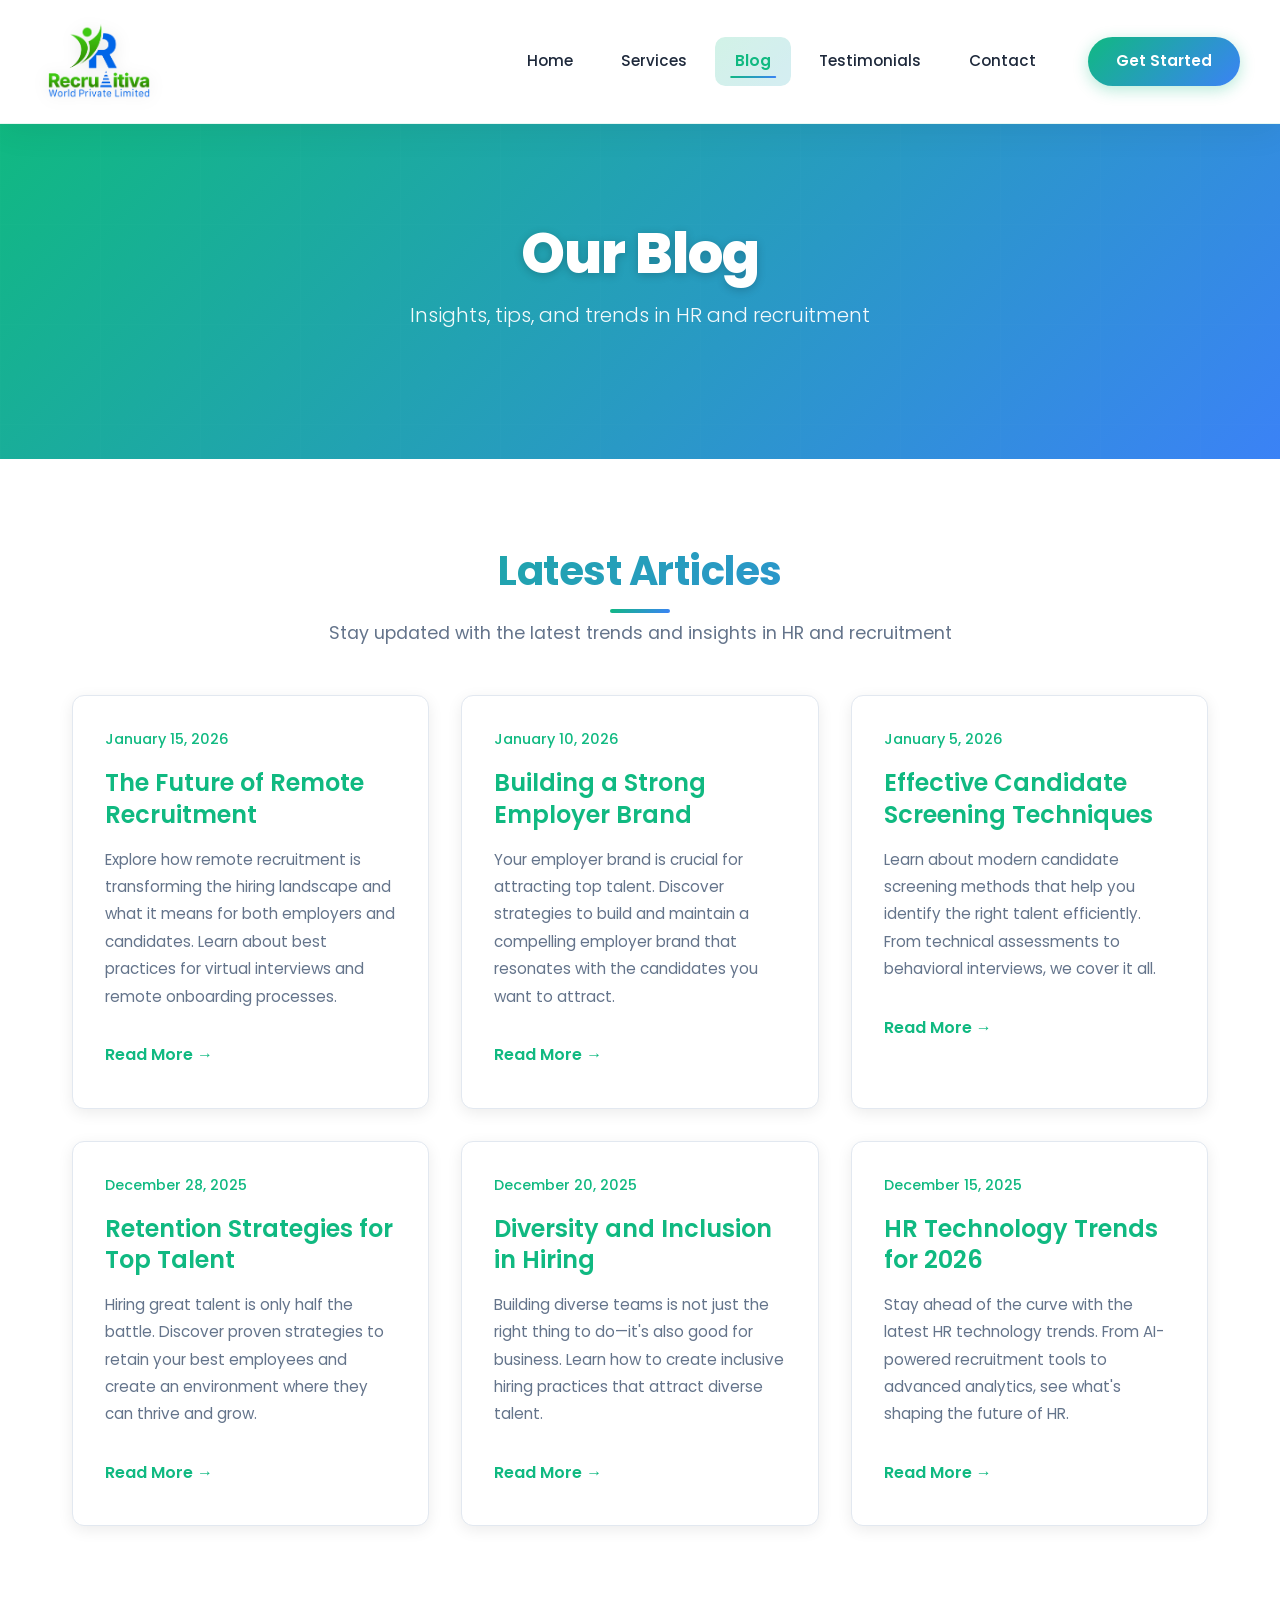
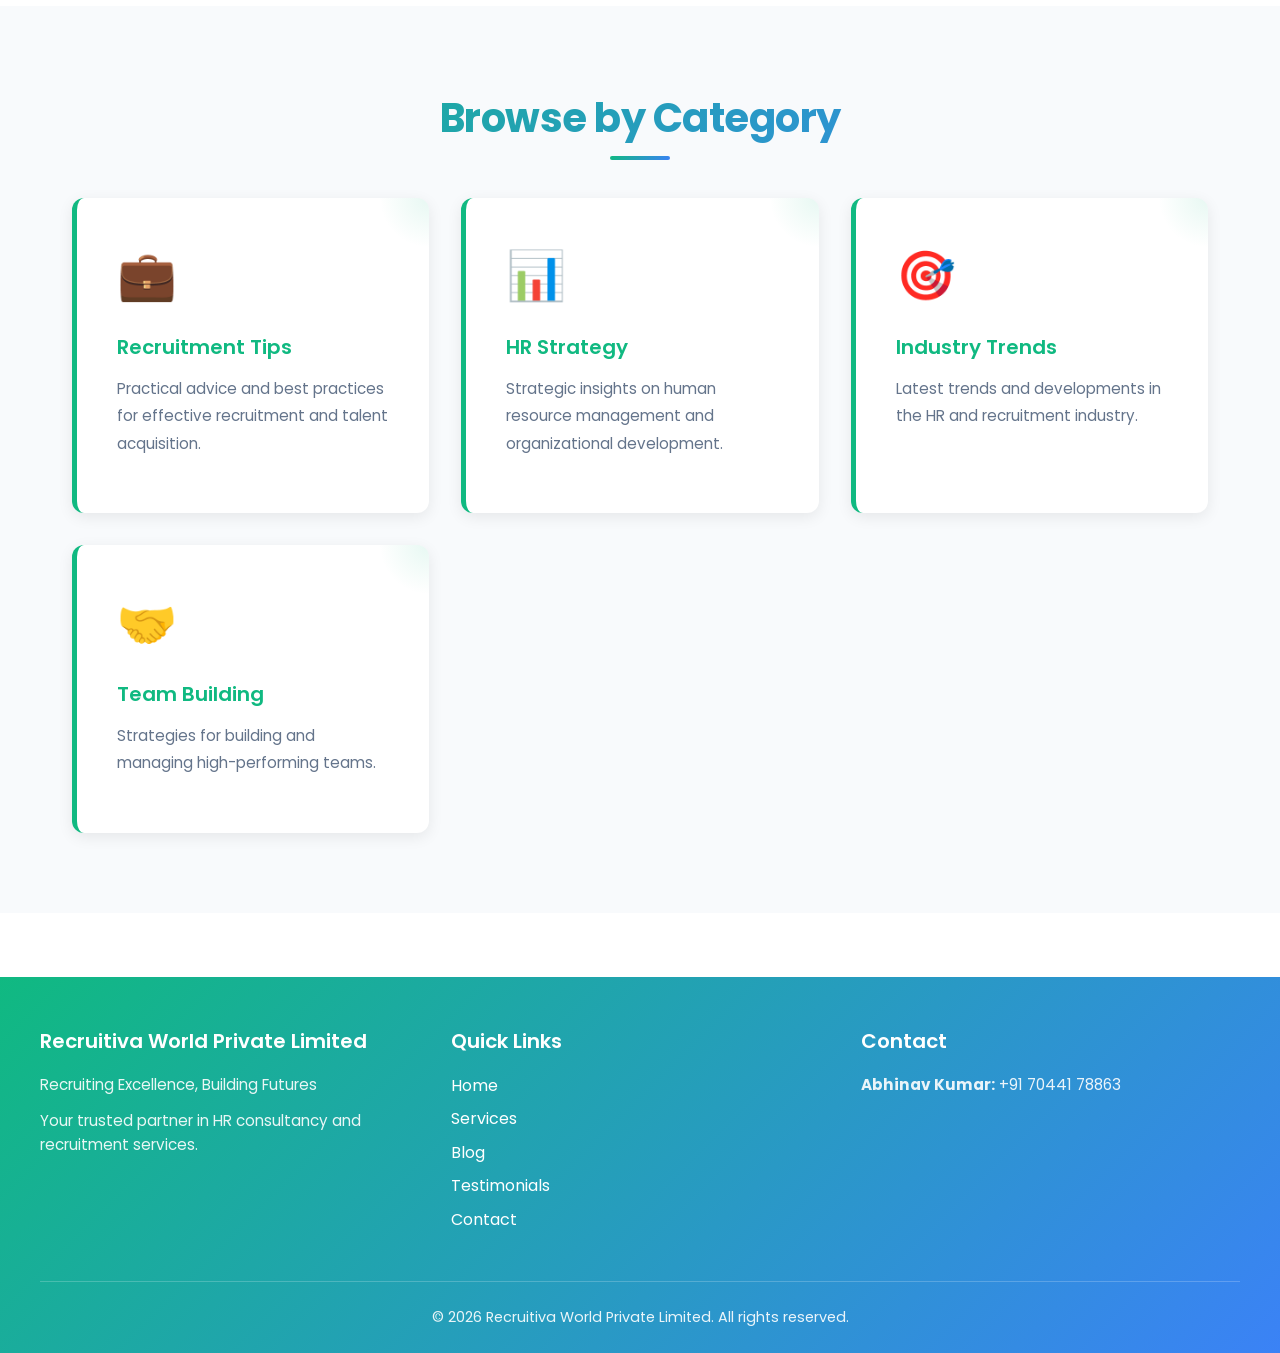
==== commit 12088078: "june 2026 upodate" ====
--- a/blog.html
+++ b/blog.html
@@ -1,12 +1,49 @@
 <!DOCTYPE html>
-<html lang="en">
+<html lang="en-IN">
 <head>
     <meta charset="UTF-8">
     <meta name="viewport" content="width=device-width, initial-scale=1.0">
     <meta http-equiv="X-UA-Compatible" content="IE=edge">
-    <title>Blog - Talent Crafter India | HR Insights & Recruitment Tips</title>
-    <meta name="description" content="Read the latest insights on HR, recruitment, talent management, and industry trends from Talent Crafter India.">
-    
+    <title>HR Blog & Recruitment Insights | Recruitiva World Private Limited</title>
+    <meta name="description" content="Read HR insights, recruitment tips, talent management strategies, and industry trends from Recruitiva World Private Limited — India's trusted HR consultancy.">
+    <meta name="keywords" content="HR blog India, recruitment tips, talent management, employer branding, hiring trends, HR technology">
+    <meta name="robots" content="index, follow">
+    <meta name="theme-color" content="#10b981">
+    <link rel="canonical" href="https://www.recruitivaworld.com/blog.html">
+    <link rel="icon" type="image/png" href="LOGO.png">
+    <meta property="og:type" content="website">
+    <meta property="og:site_name" content="Recruitiva World Private Limited">
+    <meta property="og:title" content="HR Blog & Recruitment Insights | Recruitiva World">
+    <meta property="og:description" content="Expert articles on HR strategy, recruitment best practices, and industry trends.">
+    <meta property="og:image" content="https://www.recruitivaworld.com/LOGO.png">
+    <meta property="og:url" content="https://www.recruitivaworld.com/blog.html">
+    <meta name="twitter:card" content="summary_large_image">
+    <meta name="twitter:title" content="HR Blog | Recruitiva World Private Limited">
+    <meta name="twitter:description" content="HR insights and recruitment tips from India's trusted consultancy.">
+    <meta name="twitter:image" content="https://www.recruitivaworld.com/LOGO.png">
+    <script type="application/ld+json">
+    {
+        "@context": "https://schema.org",
+        "@type": "Blog",
+        "name": "Recruitiva World HR Blog",
+        "url": "https://www.recruitivaworld.com/blog.html",
+        "publisher": {
+            "@type": "Organization",
+            "name": "Recruitiva World Private Limited",
+            "logo": { "@type": "ImageObject", "url": "https://www.recruitivaworld.com/LOGO.png" }
+        }
+    }
+    </script>
+    <script type="application/ld+json">
+    {
+        "@context": "https://schema.org",
+        "@type": "BreadcrumbList",
+        "itemListElement": [
+            { "@type": "ListItem", "position": 1, "name": "Home", "item": "https://www.recruitivaworld.com/" },
+            { "@type": "ListItem", "position": 2, "name": "Blog", "item": "https://www.recruitivaworld.com/blog.html" }
+        ]
+    }
+    </script>
     <!-- Google Fonts - Poppins -->
     <link rel="preconnect" href="https://fonts.googleapis.com">
     <link rel="preconnect" href="https://fonts.gstatic.com" crossorigin>
@@ -19,8 +56,8 @@
     <!-- Header -->
     <header>
         <div class="header-container">
-            <a href="index.html" class="logo">
-                <img src="images/logo.jpeg" alt="Talent Crafter India Logo" id="logo-img" onerror="this.src='images/logo.png'; this.onerror=null;">
+            <a href="index.html" class="logo" title="Recruitiva World Private Limited - Home">
+                <img src="LOGO.png" alt="Recruitiva World Private Limited - HR consultancy and recruitment services logo" id="logo-img" width="280" height="75">
             </a>
             <button class="menu-toggle" aria-label="Toggle menu">☰</button>
             <nav aria-label="Main navigation">
@@ -145,8 +182,8 @@
         <div class="footer-content">
             <div class="footer-main">
                 <div class="footer-section">
-                    <h4>Talent Crafter India</h4>
-                    <p>Crafting Talent, Building Futures</p>
+                    <h4>Recruitiva World Private Limited</h4>
+                    <p>Recruiting Excellence, Building Futures</p>
                     <p>Your trusted partner in HR consultancy and recruitment services.</p>
                 </div>
                 <div class="footer-section">
@@ -161,12 +198,11 @@
                 </div>
                 <div class="footer-section">
                     <h4>Contact</h4>
-                    <p><strong>Aditi:</strong> <a href="tel:+919975509307">+91 99755 09307</a></p>
                     <p><strong>Abhinav Kumar:</strong> <a href="tel:+917044178863">+91 70441 78863</a></p>
                 </div>
             </div>
             <div class="footer-bottom">
-                <p>&copy; 2026 Talent Crafter India. All rights reserved.</p>
+                <p>&copy; 2026 Recruitiva World Private Limited. All rights reserved.</p>
             </div>
         </div>
     </footer>
--- a/style.css
+++ b/style.css
@@ -1,6 +1,6 @@
 /* ============================================
-   TALENT CRAFTER INDIA - HR Consultancy Website
-   Green & Blue Theme
+   RECRUITIVA WORLD PRIVATE LIMITED
+   HR Consultancy Website - Green & Blue Theme
    Font: Poppins (Google Fonts)
    ============================================ */
 
@@ -332,11 +332,18 @@
 
 .hero h1 {
     font-size: 3.5rem;
-    margin-bottom: 1.5rem;
+    margin-bottom: 0.75rem;
     font-weight: 800;
     line-height: 1.2;
     text-shadow: 0 2px 10px rgba(0, 0, 0, 0.2);
     letter-spacing: -1px;
+}
+
+.hero-tagline {
+    font-size: 1.5rem;
+    font-weight: 600;
+    margin-bottom: 1rem;
+    opacity: 0.95;
 }
 
 .hero p {
@@ -344,6 +351,10 @@
     margin-bottom: 2rem;
     opacity: 0.95;
     font-weight: 300;
+}
+
+.hero p:not(.hero-tagline) {
+    margin-bottom: 2rem;
 }
 
 /* Buttons */
@@ -400,6 +411,65 @@
     color: var(--primary-blue);
 }
 
+.btn-secondary {
+    background: transparent;
+    color: var(--white);
+    border: 2px solid var(--white);
+    box-shadow: none;
+}
+
+.btn-secondary:hover {
+    background: var(--white);
+    color: var(--primary-green);
+}
+
+.hero-buttons {
+    display: flex;
+    gap: 1rem;
+    justify-content: center;
+    flex-wrap: wrap;
+}
+
+/* Stats Bar */
+.stats-bar {
+    background: var(--white);
+    padding: 3rem 2rem;
+    box-shadow: 0 4px 20px rgba(0, 0, 0, 0.08);
+    position: relative;
+    z-index: 2;
+    margin-top: -2rem;
+    border-radius: 16px;
+    max-width: 1100px;
+    margin-left: auto;
+    margin-right: auto;
+}
+
+.stats-grid {
+    display: grid;
+    grid-template-columns: repeat(4, 1fr);
+    gap: 2rem;
+    text-align: center;
+}
+
+.stat-number {
+    display: block;
+    font-size: 2.5rem;
+    font-weight: 800;
+    background: var(--gradient-primary);
+    -webkit-background-clip: text;
+    -webkit-text-fill-color: transparent;
+    background-clip: text;
+    line-height: 1.2;
+}
+
+.stat-label {
+    display: block;
+    font-size: 0.95rem;
+    color: var(--gray);
+    font-weight: 500;
+    margin-top: 0.5rem;
+}
+
 /* Sections */
 .section {
     padding: 5rem 2rem;
@@ -559,6 +629,23 @@
     grid-template-columns: repeat(auto-fit, minmax(350px, 1fr));
     gap: 3rem;
     margin-top: 2rem;
+}
+
+.team-grid-single {
+    max-width: 420px;
+    margin-left: auto;
+    margin-right: auto;
+}
+
+.footer-cta-link {
+    color: var(--primary-green);
+    text-decoration: none;
+    font-weight: 500;
+    transition: color 0.3s ease;
+}
+
+.footer-cta-link:hover {
+    color: var(--primary-blue);
 }
 
 .team-card {
@@ -1035,11 +1122,24 @@
     }
 
     .hero h1 {
-        font-size: 2.25rem;
+        font-size: 1.85rem;
+    }
+
+    .hero-tagline {
+        font-size: 1.15rem;
     }
 
     .hero p {
         font-size: 1.1rem;
+    }
+
+    .stats-grid {
+        grid-template-columns: repeat(2, 1fr);
+        gap: 1.5rem;
+    }
+
+    .stat-number {
+        font-size: 2rem;
     }
 
     .section-title {
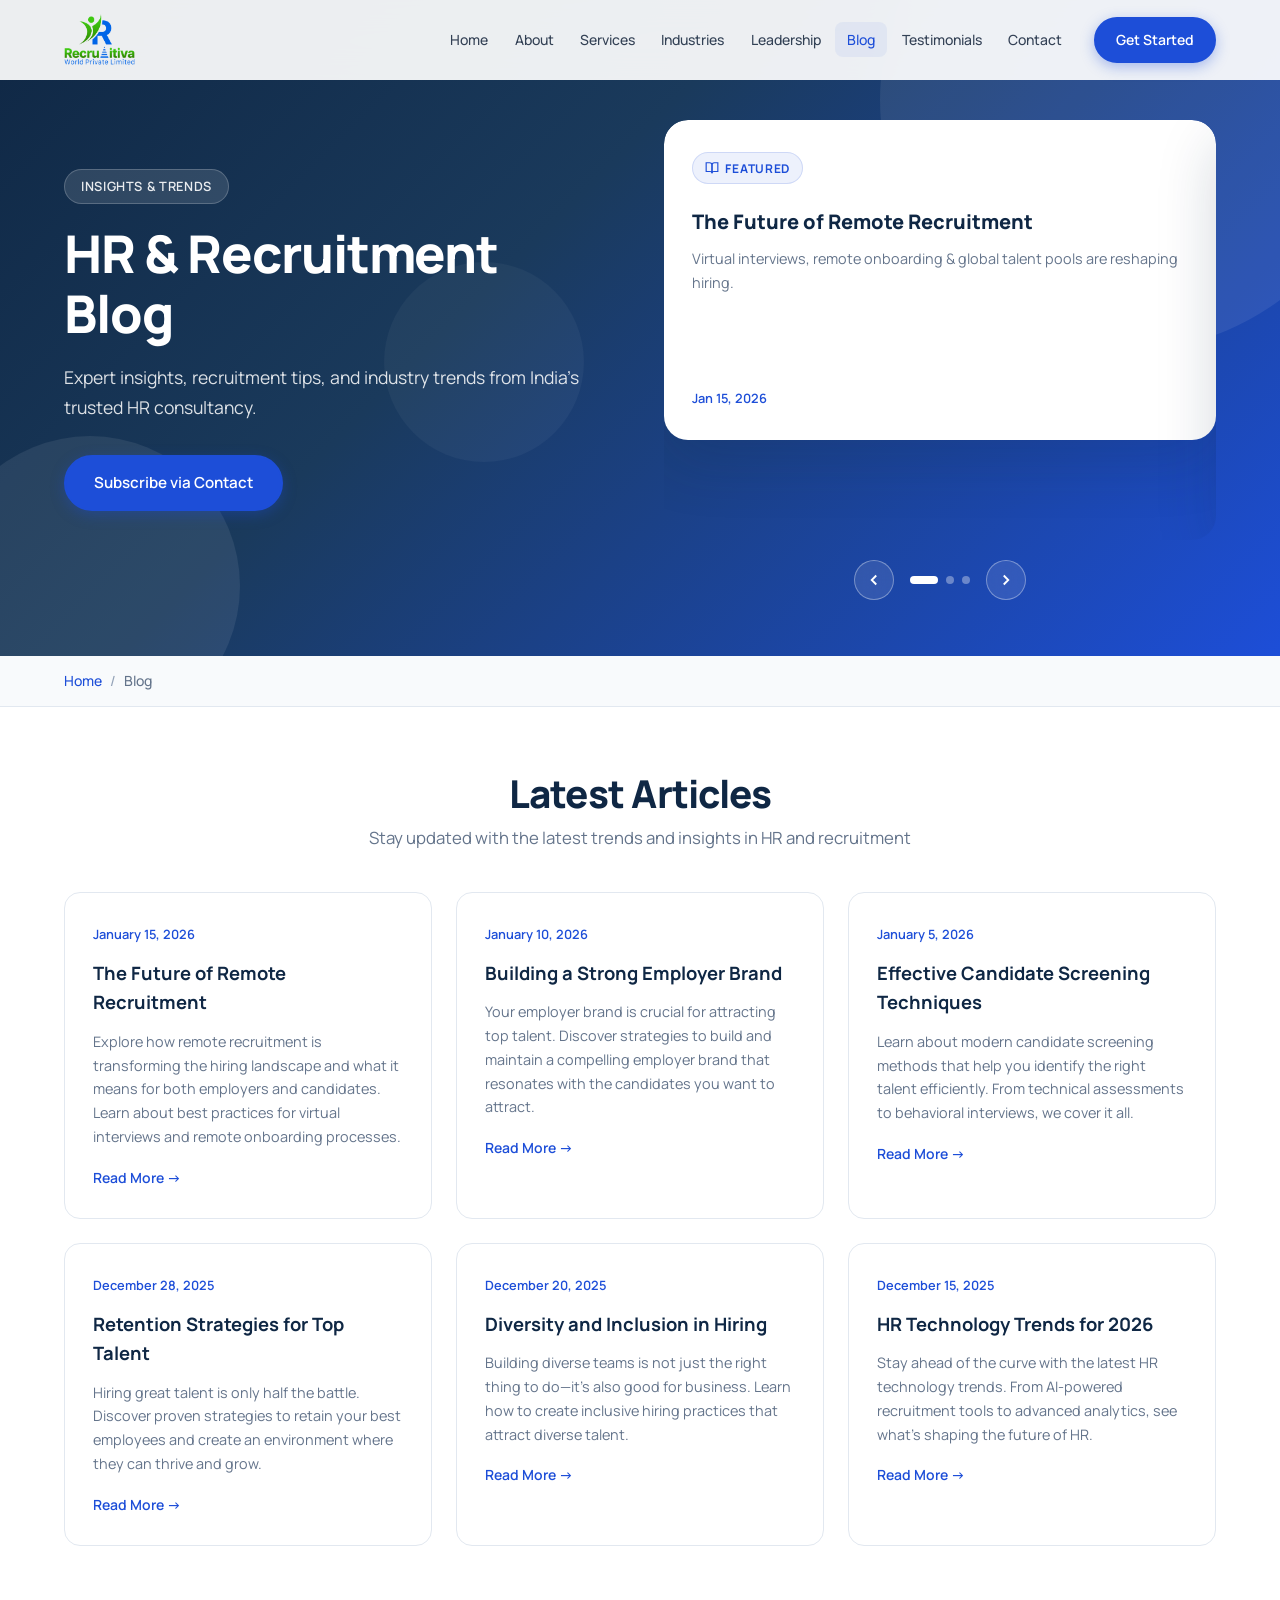
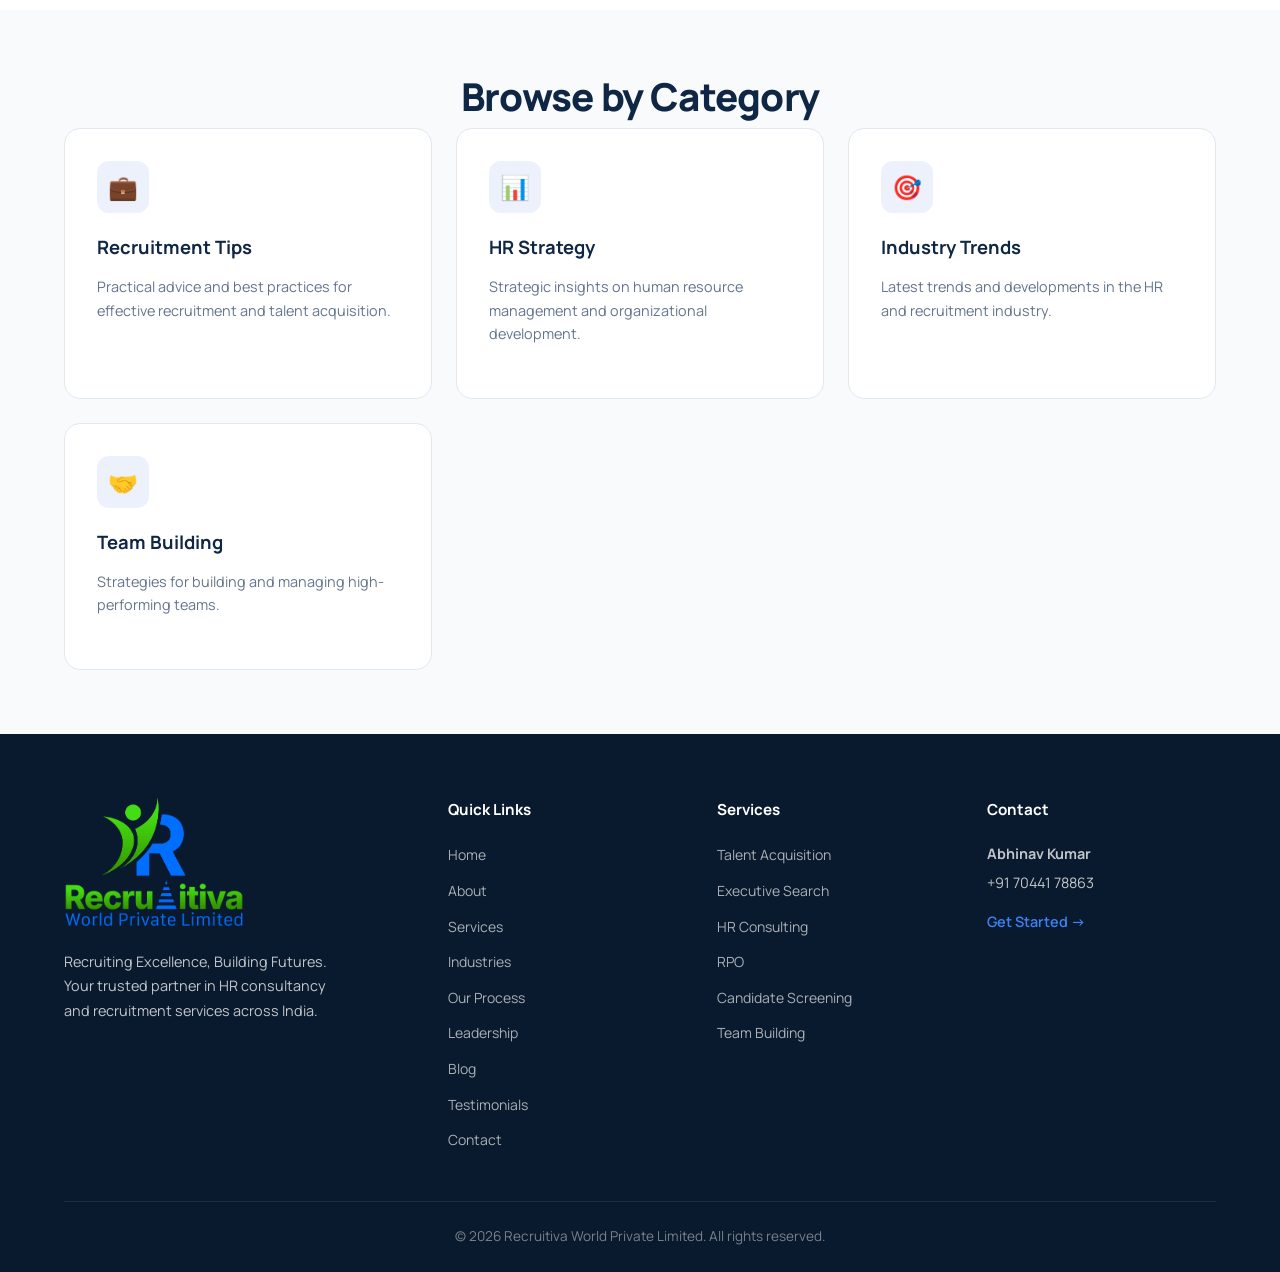
==== commit 0b60303a: "june 2026 upodate" ====
--- a/blog.html
+++ b/blog.html
@@ -8,7 +8,7 @@
     <meta name="description" content="Read HR insights, recruitment tips, talent management strategies, and industry trends from Recruitiva World Private Limited — India's trusted HR consultancy.">
     <meta name="keywords" content="HR blog India, recruitment tips, talent management, employer branding, hiring trends, HR technology">
     <meta name="robots" content="index, follow">
-    <meta name="theme-color" content="#10b981">
+    <meta name="theme-color" content="#0f2744">
     <link rel="canonical" href="https://www.recruitivaworld.com/blog.html">
     <link rel="icon" type="image/png" href="LOGO.png">
     <meta property="og:type" content="website">
@@ -44,47 +44,65 @@
         ]
     }
     </script>
-    <!-- Google Fonts - Poppins -->
     <link rel="preconnect" href="https://fonts.googleapis.com">
     <link rel="preconnect" href="https://fonts.gstatic.com" crossorigin>
-    <link href="https://fonts.googleapis.com/css2?family=Poppins:wght@300;400;500;600;700;800&display=swap" rel="stylesheet">
+    <link href="https://fonts.googleapis.com/css2?family=Manrope:wght@400;500;600;700;800&display=swap" rel="stylesheet">
     
     <!-- Stylesheet -->
     <link rel="stylesheet" href="style.css">
 </head>
 <body>
-    <!-- Header -->
-    <header>
-        <div class="header-container">
-            <a href="index.html" class="logo" title="Recruitiva World Private Limited - Home">
-                <img src="LOGO.png" alt="Recruitiva World Private Limited - HR consultancy and recruitment services logo" id="logo-img" width="280" height="75">
+    <div class="mobile-overlay" aria-hidden="true"></div>
+
+    <header class="site-header" id="site-header">
+        <div class="container header-inner">
+            <a href="index.html" class="logo" title="Recruitiva World Private Limited">
+                <img src="LOGO.png" alt="Recruitiva World Private Limited logo" id="logo-img" width="220" height="60">
             </a>
-            <button class="menu-toggle" aria-label="Toggle menu">☰</button>
-            <nav aria-label="Main navigation">
+            <button class="menu-toggle" aria-label="Toggle navigation" aria-expanded="false">
+                <span></span><span></span><span></span>
+            </button>
+            <nav class="main-nav" aria-label="Main navigation">
                 <ul>
-                    <li><a href="index.html">Home</a></li>
-                    <li><a href="services.html">Services</a></li>
-                    <li><a href="blog.html" class="active">Blog</a></li>
-                    <li><a href="testimonials.html">Testimonials</a></li>
-                    <li><a href="contact.html">Contact</a></li>
+                    <li><a href="index.html" class="nav-link">Home</a></li>
+                    <li><a href="about.html" class="nav-link">About</a></li>
+                    <li><a href="services.html" class="nav-link">Services</a></li>
+                    <li><a href="industries.html" class="nav-link">Industries</a></li>
+                    <li><a href="leadership.html" class="nav-link">Leadership</a></li>
+                    <li><a href="blog.html" class="nav-link active">Blog</a></li>
+                    <li><a href="testimonials.html" class="nav-link">Testimonials</a></li>
+                    <li><a href="contact.html" class="nav-link">Contact</a></li>
                 </ul>
-                <a href="contact.html" class="nav-cta">Get Started</a>
+                <a href="contact.html" class="btn btn-primary btn-sm nav-cta">Get Started</a>
             </nav>
         </div>
     </header>
 
-    <!-- Main Content -->
     <main>
-        <!-- Page Header -->
-        <section class="hero">
-            <div class="hero-content">
-                <h1>Our Blog</h1>
-                <p>Insights, tips, and trends in HR and recruitment</p>
+        <section class="hero hero--page">
+            <div class="hero-bg-shapes" aria-hidden="true"><div class="shape shape-1"></div><div class="shape shape-2"></div><div class="shape shape-3"></div></div>
+            <div class="container hero-grid">
+                <div class="hero-content reveal">
+                    <span class="hero-badge">Insights &amp; Trends</span>
+                    <h1>HR &amp; Recruitment Blog</h1>
+                    <p class="hero-lead">Expert insights, recruitment tips, and industry trends from India's trusted HR consultancy.</p>
+                    <div class="hero-actions"><a href="contact.html" class="btn btn-primary">Subscribe via Contact</a></div>
+                </div>
+                <div class="hero-visual reveal reveal-delay-1">
+                    <div class="hero-slider" data-autoplay="5500" aria-label="Blog highlights">
+                        <div class="hero-slider-viewport"><div class="hero-slider-track">
+                            <div class="hero-slide is-active"><div class="slide-card slide-blog-card"><span class="slide-tag"><svg class="slide-icon-sm" viewBox="0 0 24 24" fill="none" stroke="currentColor" stroke-width="2"><path d="M2 3h6a4 4 0 0 1 4 4v14a3 3 0 0 0-3-3H2z"/><path d="M22 3h-6a4 4 0 0 0-4 4v14a3 3 0 0 1 3-3h7z"/></svg> Featured</span><h3>The Future of Remote Recruitment</h3><p>Virtual interviews, remote onboarding &amp; global talent pools are reshaping hiring.</p><span class="slide-blog-date">Jan 15, 2026</span></div></div>
+                            <div class="hero-slide"><div class="slide-card slide-image-card"><img src="abhihanav.jpeg" alt="HR insights from Recruitiva World team" width="480" height="480" loading="eager"><div class="slide-image-overlay"><span class="slide-tag"><svg class="slide-icon-sm" viewBox="0 0 24 24" fill="none" stroke="currentColor" stroke-width="2"><path d="M12 20V10M18 20V4M6 20v-4"/></svg> HR Strategy</span><h3>Building Employer Brands</h3><p>Attract top talent with a compelling employer value proposition.</p></div></div></div>
+                            <div class="hero-slide"><div class="slide-card slide-services-card"><h3>Trending Topics</h3><div class="slide-services-grid"><div class="slide-service-item"><span class="slide-svc-icon"><svg viewBox="0 0 24 24" fill="none" stroke="currentColor" stroke-width="2"><circle cx="12" cy="12" r="10"/><path d="M12 16v-4M12 8h.01"/></svg></span><span>AI in HR</span></div><div class="slide-service-item"><span class="slide-svc-icon"><svg viewBox="0 0 24 24" fill="none" stroke="currentColor" stroke-width="2"><path d="M17 21v-2a4 4 0 0 0-4-4H5a4 4 0 0 0-4 4v2"/><circle cx="9" cy="7" r="4"/></svg></span><span>Diversity Hiring</span></div><div class="slide-service-item"><span class="slide-svc-icon"><svg viewBox="0 0 24 24" fill="none" stroke="currentColor" stroke-width="2"><path d="M22 11.08V12a10 10 0 1 1-5.93-9.14"/><polyline points="22 4 12 14.01 9 11.01"/></svg></span><span>Retention</span></div><div class="slide-service-item"><span class="slide-svc-icon"><svg viewBox="0 0 24 24" fill="none" stroke="currentColor" stroke-width="2"><circle cx="11" cy="11" r="8"/><path d="m21 21-4.35-4.35"/></svg></span><span>Screening Tips</span></div></div><img src="LOGO.png" alt="" class="slide-logo-watermark" width="100" height="35" loading="lazy" aria-hidden="true"></div></div>
+                        </div></div>
+                        <div class="hero-slider-controls"><button type="button" class="slider-btn slider-prev" aria-label="Previous slide"><svg viewBox="0 0 24 24" fill="none" stroke="currentColor" stroke-width="2.5"><polyline points="15 18 9 12 15 6"/></svg></button><div class="slider-dots" role="tablist"></div><button type="button" class="slider-btn slider-next" aria-label="Next slide"><svg viewBox="0 0 24 24" fill="none" stroke="currentColor" stroke-width="2.5"><polyline points="9 18 15 12 9 6"/></svg></button></div>
+                    </div>
+                </div>
             </div>
         </section>
-
-        <!-- Blog Posts Section -->
-        <section class="section">
+        <nav class="breadcrumb" aria-label="Breadcrumb"><div class="container"><ol><li><a href="index.html">Home</a></li><li aria-current="page">Blog</li></ol></div></nav>
+
+        <section class="section page-section">
             <div class="container">
                 <h2 class="section-title">Latest Articles</h2>
                 <p class="section-subtitle">Stay updated with the latest trends and insights in HR and recruitment</p>
@@ -147,8 +165,7 @@
             </div>
         </section>
 
-        <!-- Categories Section -->
-        <section class="section section-alt">
+        <section class="section page-section services-section">
             <div class="container">
                 <h2 class="section-title">Browse by Category</h2>
                 <div class="services-grid">
@@ -177,28 +194,43 @@
         </section>
     </main>
 
-    <!-- Footer -->
-    <footer>
-        <div class="footer-content">
-            <div class="footer-main">
-                <div class="footer-section">
-                    <h4>Recruitiva World Private Limited</h4>
-                    <p>Recruiting Excellence, Building Futures</p>
-                    <p>Your trusted partner in HR consultancy and recruitment services.</p>
-                </div>
-                <div class="footer-section">
+    <footer class="site-footer">
+        <div class="container">
+            <div class="footer-grid">
+                <div class="footer-brand">
+                    <img src="LOGO.png" alt="Recruitiva World Private Limited" width="180" height="50" loading="lazy">
+                    <p>Recruiting Excellence, Building Futures. Your trusted partner in HR consultancy and recruitment services across India.</p>
+                </div>
+                <div class="footer-links">
                     <h4>Quick Links</h4>
-                    <div class="footer-nav">
-                        <a href="index.html">Home</a>
-                        <a href="services.html">Services</a>
-                        <a href="blog.html">Blog</a>
-                        <a href="testimonials.html">Testimonials</a>
-                        <a href="contact.html">Contact</a>
-                    </div>
-                </div>
-                <div class="footer-section">
+                    <ul>
+                        <li><a href="index.html">Home</a></li>
+                        <li><a href="about.html">About</a></li>
+                        <li><a href="services.html">Services</a></li>
+                        <li><a href="industries.html">Industries</a></li>
+                        <li><a href="process.html">Our Process</a></li>
+                        <li><a href="leadership.html">Leadership</a></li>
+                        <li><a href="blog.html">Blog</a></li>
+                        <li><a href="testimonials.html">Testimonials</a></li>
+                        <li><a href="contact.html">Contact</a></li>
+                    </ul>
+                </div>
+                <div class="footer-links">
+                    <h4>Services</h4>
+                    <ul>
+                        <li><a href="services.html">Talent Acquisition</a></li>
+                        <li><a href="services.html">Executive Search</a></li>
+                        <li><a href="services.html">HR Consulting</a></li>
+                        <li><a href="services.html">RPO</a></li>
+                        <li><a href="services.html">Candidate Screening</a></li>
+                        <li><a href="services.html">Team Building</a></li>
+                    </ul>
+                </div>
+                <div class="footer-contact">
                     <h4>Contact</h4>
-                    <p><strong>Abhinav Kumar:</strong> <a href="tel:+917044178863">+91 70441 78863</a></p>
+                    <p><strong>Abhinav Kumar</strong></p>
+                    <a href="tel:+917044178863">+91 70441 78863</a>
+                    <a href="contact.html" class="footer-cta">Get Started →</a>
                 </div>
             </div>
             <div class="footer-bottom">
--- a/style.css
+++ b/style.css
@@ -1,903 +1,1780 @@
 /* ============================================
    RECRUITIVA WORLD PRIVATE LIMITED
-   HR Consultancy Website - Green & Blue Theme
-   Font: Poppins (Google Fonts)
+   Premium HR Consultancy Design System
    ============================================ */
 
-/* Reset & Base Styles */
-* {
+*, *::before, *::after {
     margin: 0;
     padding: 0;
     box-sizing: border-box;
 }
 
 :root {
-    /* Green & Blue Color Palette */
-    --primary-green: #10b981;
-    --dark-green: #059669;
-    --light-green: #34d399;
-    --accent-green: #06d6a0;
-    --primary-blue: #3b82f6;
-    --dark-blue: #2563eb;
-    --light-blue: #60a5fa;
-    --accent-blue: #4f46e5;
-    
-    /* Neutral Colors */
+    --navy: #0f2744;
+    --navy-dark: #0a1a2e;
+    --navy-light: #1a3a5c;
+    --royal: #1d4ed8;
+    --royal-light: #3b82f6;
+    --royal-dark: #1e40af;
     --white: #ffffff;
-    --light-gray: #f8fafc;
-    --gray: #64748b;
-    --dark-gray: #334155;
-    --text-dark: #1e293b;
-    
-    /* Shadows */
-    --shadow: rgba(0, 0, 0, 0.1);
-    --shadow-hover: rgba(0, 0, 0, 0.15);
-    --shadow-green: rgba(16, 185, 129, 0.15);
-    --shadow-blue: rgba(59, 130, 246, 0.15);
-    
-    /* Gradients */
-    --gradient-primary: linear-gradient(135deg, #10b981 0%, #3b82f6 100%);
-    --gradient-green: linear-gradient(135deg, #10b981 0%, #059669 100%);
-    --gradient-blue: linear-gradient(135deg, #3b82f6 0%, #2563eb 100%);
-    --gradient-overlay: linear-gradient(135deg, rgba(16, 185, 129, 0.95) 0%, rgba(59, 130, 246, 0.95) 100%);
+    --off-white: #f8fafc;
+    --gray-50: #f1f5f9;
+    --gray-100: #e2e8f0;
+    --gray-200: #cbd5e1;
+    --gray-400: #94a3b8;
+    --gray-500: #64748b;
+    --gray-700: #334155;
+    --gray-900: #0f172a;
+    --accent-orange: #f97316;
+    --accent-green: #10b981;
+    --accent-green-dark: #059669;
+    --text: #1e293b;
+    --text-muted: #64748b;
+    --gradient-hero: linear-gradient(135deg, #0f2744 0%, #1a3a5c 40%, #1d4ed8 100%);
+    --gradient-cta: linear-gradient(135deg, #1d4ed8 0%, #1e40af 50%, #0f2744 100%);
+    --shadow-sm: 0 1px 3px rgba(15, 39, 68, 0.08);
+    --shadow-md: 0 4px 20px rgba(15, 39, 68, 0.1);
+    --shadow-lg: 0 12px 40px rgba(15, 39, 68, 0.14);
+    --shadow-xl: 0 20px 60px rgba(15, 39, 68, 0.18);
+    --radius-sm: 8px;
+    --radius-md: 12px;
+    --radius-lg: 16px;
+    --radius-xl: 24px;
+    --container: 1200px;
+    --header-h: 80px;
+    --transition: 0.3s cubic-bezier(0.4, 0, 0.2, 1);
+    --font: 'Manrope', -apple-system, BlinkMacSystemFont, sans-serif;
 }
 
 html {
     scroll-behavior: smooth;
     font-size: 16px;
+    -webkit-text-size-adjust: 100%;
 }
 
 body {
-    font-family: 'Poppins', sans-serif;
+    font-family: var(--font);
     line-height: 1.6;
-    color: var(--text-dark);
-    background-color: var(--white);
+    color: var(--text);
+    background: var(--white);
     overflow-x: hidden;
-}
-
-/* Header & Navigation */
-header {
-    background: rgba(255, 255, 255, 0.95);
-    backdrop-filter: blur(20px) saturate(180%);
-    -webkit-backdrop-filter: blur(20px) saturate(180%);
-    box-shadow: 0 8px 32px rgba(0, 0, 0, 0.06);
-    position: sticky;
+    -webkit-font-smoothing: antialiased;
+}
+
+img {
+    max-width: 100%;
+    height: auto;
+    display: block;
+}
+
+a {
+    color: inherit;
+    text-decoration: none;
+}
+
+ul { list-style: none; }
+
+.container {
+    max-width: var(--container);
+    margin: 0 auto;
+    padding: 0 1.5rem;
+}
+
+.text-center { text-align: center; }
+
+/* ---- Buttons ---- */
+.btn {
+    display: inline-flex;
+    align-items: center;
+    justify-content: center;
+    gap: 0.5rem;
+    padding: 0.875rem 1.75rem;
+    font-family: var(--font);
+    font-size: 0.95rem;
+    font-weight: 600;
+    border-radius: 50px;
+    border: 2px solid transparent;
+    cursor: pointer;
+    transition: all var(--transition);
+    white-space: nowrap;
+}
+
+.btn-primary {
+    background: var(--royal);
+    color: var(--white);
+    border-color: var(--royal);
+    box-shadow: 0 4px 14px rgba(29, 78, 216, 0.35);
+}
+
+.btn-primary:hover {
+    background: var(--royal-dark);
+    border-color: var(--royal-dark);
+    transform: translateY(-2px);
+    box-shadow: 0 8px 24px rgba(29, 78, 216, 0.4);
+}
+
+.btn-secondary {
+    background: var(--white);
+    color: var(--royal);
+    border-color: var(--gray-100);
+    box-shadow: var(--shadow-sm);
+}
+
+.btn-secondary:hover {
+    border-color: var(--royal);
+    transform: translateY(-2px);
+    box-shadow: var(--shadow-md);
+}
+
+.btn-outline-light {
+    background: transparent;
+    color: var(--white);
+    border-color: rgba(255, 255, 255, 0.5);
+}
+
+.btn-outline-light:hover {
+    background: rgba(255, 255, 255, 0.12);
+    border-color: var(--white);
+    transform: translateY(-2px);
+}
+
+.btn-white {
+    background: var(--white);
+    color: var(--royal);
+    border-color: var(--white);
+    box-shadow: var(--shadow-md);
+}
+
+.btn-white:hover {
+    transform: translateY(-2px);
+    box-shadow: var(--shadow-lg);
+}
+
+.btn-sm {
+    padding: 0.625rem 1.25rem;
+    font-size: 0.875rem;
+}
+
+.btn-full { width: 100%; }
+
+/* ---- Header ---- */
+.site-header {
+    position: fixed;
     top: 0;
+    left: 0;
+    right: 0;
     z-index: 1000;
-    padding: 0;
-    transition: all 0.3s cubic-bezier(0.4, 0, 0.2, 1);
-    border-bottom: 1px solid rgba(16, 185, 129, 0.1);
-}
-
-header.scrolled {
-    box-shadow: 0 8px 32px rgba(0, 0, 0, 0.12);
+    height: var(--header-h);
+    background: rgba(255, 255, 255, 0.92);
+    backdrop-filter: blur(16px);
+    -webkit-backdrop-filter: blur(16px);
+    border-bottom: 1px solid transparent;
+    transition: all var(--transition);
+}
+
+.site-header.scrolled {
     background: rgba(255, 255, 255, 0.98);
-}
-
-.header-container {
-    max-width: 1400px;
-    margin: 0 auto;
-    padding: 1rem 2.5rem;
-    display: flex;
+    border-bottom-color: var(--gray-100);
+    box-shadow: var(--shadow-sm);
+}
+
+.header-inner {
+    display: flex;
+    align-items: center;
     justify-content: space-between;
-    align-items: center;
-    flex-wrap: wrap;
-    gap: 2rem;
-}
-
-.logo {
-    display: flex;
-    align-items: center;
-    text-decoration: none;
-    transition: all 0.3s cubic-bezier(0.4, 0, 0.2, 1);
-    padding: 0.5rem;
-    border-radius: 12px;
+    height: var(--header-h);
+    gap: 1rem;
+}
+
+.logo img {
+    height: 52px;
+    width: auto;
+    max-width: 200px;
+    object-fit: contain;
+}
+
+.main-nav {
+    display: flex;
+    align-items: center;
+    gap: 0.5rem;
+}
+
+.main-nav ul {
+    display: flex;
+    align-items: center;
+    gap: 0.15rem;
+}
+
+.main-nav .nav-link {
+    padding: 0.5rem 0.75rem;
+    font-size: 0.875rem;
+    font-weight: 500;
+    color: var(--gray-700);
+    border-radius: var(--radius-sm);
+    transition: all var(--transition);
+}
+
+.main-nav .nav-link:hover,
+.main-nav .nav-link.active {
+    color: var(--royal);
+    background: rgba(29, 78, 216, 0.06);
+}
+
+.main-nav .nav-cta {
+    margin-left: 0.75rem;
+}
+
+.menu-toggle {
+    display: none;
+    flex-direction: column;
+    justify-content: center;
+    gap: 5px;
+    width: 44px;
+    height: 44px;
+    background: none;
+    border: none;
+    cursor: pointer;
+    padding: 8px;
+    border-radius: var(--radius-sm);
+    z-index: 1002;
+}
+
+.menu-toggle span {
+    display: block;
+    width: 22px;
+    height: 2px;
+    background: var(--navy);
+    border-radius: 2px;
+    transition: all var(--transition);
+}
+
+.menu-toggle.active span:nth-child(1) {
+    transform: rotate(45deg) translate(5px, 5px);
+}
+
+.menu-toggle.active span:nth-child(2) {
+    opacity: 0;
+}
+
+.menu-toggle.active span:nth-child(3) {
+    transform: rotate(-45deg) translate(5px, -5px);
+}
+
+.mobile-overlay {
+    display: none;
+    position: fixed;
+    inset: 0;
+    background: rgba(15, 39, 68, 0.5);
+    z-index: 999;
+    opacity: 0;
+    transition: opacity var(--transition);
+}
+
+.mobile-overlay.active {
+    display: block;
+    opacity: 1;
+}
+
+/* ---- Hero ---- */
+.hero {
+    position: relative;
+    min-height: 100vh;
+    min-height: 100dvh;
+    padding: calc(var(--header-h) + 3rem) 0 4rem;
+    background: var(--gradient-hero);
+    color: var(--white);
+    overflow: hidden;
+}
+
+.hero-bg-shapes {
+    position: absolute;
+    inset: 0;
+    pointer-events: none;
+    overflow: hidden;
+}
+
+.shape {
+    position: absolute;
+    border-radius: 50%;
+    opacity: 0.08;
+    background: var(--white);
+}
+
+.shape-1 { width: 500px; height: 500px; top: -150px; right: -100px; }
+.shape-2 { width: 300px; height: 300px; bottom: -80px; left: -60px; }
+.shape-3 { width: 200px; height: 200px; top: 40%; left: 30%; opacity: 0.04; }
+
+.hero-grid {
+    display: grid;
+    grid-template-columns: 1fr 1fr;
+    gap: 3rem;
+    align-items: center;
     position: relative;
     z-index: 1;
 }
 
-.logo::before {
-    content: '';
+.hero-badge {
+    display: inline-block;
+    padding: 0.4rem 1rem;
+    background: rgba(255, 255, 255, 0.12);
+    border: 1px solid rgba(255, 255, 255, 0.2);
+    border-radius: 50px;
+    font-size: 0.8rem;
+    font-weight: 600;
+    letter-spacing: 0.05em;
+    text-transform: uppercase;
+    margin-bottom: 1.25rem;
+    color: rgba(255, 255, 255, 0.9);
+}
+
+.hero h1 {
+    font-size: clamp(2rem, 4.5vw, 3.25rem);
+    font-weight: 800;
+    line-height: 1.15;
+    margin-bottom: 1.25rem;
+    letter-spacing: -0.02em;
+}
+
+.hero-lead {
+    font-size: 1.1rem;
+    line-height: 1.7;
+    color: rgba(255, 255, 255, 0.85);
+    margin-bottom: 2rem;
+    max-width: 520px;
+}
+
+.hero-actions {
+    display: flex;
+    flex-wrap: wrap;
+    gap: 1rem;
+    margin-bottom: 2.5rem;
+}
+
+.hero-trust {
+    display: flex;
+    align-items: center;
+    gap: 1.5rem;
+    padding-top: 1.5rem;
+    border-top: 1px solid rgba(255, 255, 255, 0.15);
+}
+
+.trust-item {
+    display: flex;
+    flex-direction: column;
+}
+
+.trust-item strong {
+    font-size: 1.5rem;
+    font-weight: 800;
+    line-height: 1.2;
+}
+
+.trust-item span {
+    font-size: 0.8rem;
+    color: rgba(255, 255, 255, 0.7);
+}
+
+.trust-divider {
+    width: 1px;
+    height: 36px;
+    background: rgba(255, 255, 255, 0.2);
+}
+
+/* Hero Dashboard Visual */
+.hero-visual {
+    position: relative;
+}
+
+.dashboard-card {
+    background: var(--white);
+    border-radius: var(--radius-xl);
+    padding: 1.5rem;
+    box-shadow: var(--shadow-xl);
+    color: var(--text);
+}
+
+.dashboard-header {
+    display: flex;
+    align-items: center;
+    gap: 0.5rem;
+    margin-bottom: 1.25rem;
+    padding-bottom: 1rem;
+    border-bottom: 1px solid var(--gray-100);
+}
+
+.dash-dot {
+    width: 10px;
+    height: 10px;
+    border-radius: 50%;
+    background: var(--gray-200);
+}
+
+.dash-dot:first-child { background: #ef4444; }
+.dash-dot:nth-child(2) { background: #f59e0b; }
+.dash-dot:nth-child(3) { background: #10b981; }
+
+.dash-title {
+    margin-left: auto;
+    font-size: 0.8rem;
+    font-weight: 600;
+    color: var(--gray-500);
+}
+
+.dashboard-stats {
+    display: grid;
+    grid-template-columns: repeat(3, 1fr);
+    gap: 0.75rem;
+    margin-bottom: 1.25rem;
+}
+
+.dash-stat {
+    background: var(--gray-50);
+    border-radius: var(--radius-md);
+    padding: 0.875rem;
+    text-align: center;
+}
+
+.dash-stat.accent {
+    background: rgba(29, 78, 216, 0.08);
+}
+
+.dash-stat-val {
+    display: block;
+    font-size: 1.5rem;
+    font-weight: 800;
+    color: var(--navy);
+    line-height: 1.2;
+}
+
+.dash-stat.accent .dash-stat-val { color: var(--royal); }
+
+.dash-stat-lbl {
+    font-size: 0.7rem;
+    color: var(--gray-500);
+    font-weight: 500;
+}
+
+.candidate-list {
+    display: flex;
+    flex-direction: column;
+    gap: 0.625rem;
+    margin-bottom: 1.25rem;
+}
+
+.candidate-card {
+    display: flex;
+    align-items: center;
+    gap: 0.75rem;
+    padding: 0.75rem;
+    background: var(--off-white);
+    border-radius: var(--radius-md);
+    border: 1px solid var(--gray-100);
+}
+
+.candidate-avatar {
+    width: 36px;
+    height: 36px;
+    border-radius: 50%;
+    display: flex;
+    align-items: center;
+    justify-content: center;
+    font-size: 0.7rem;
+    font-weight: 700;
+    color: var(--white);
+    flex-shrink: 0;
+}
+
+.ca-1 { background: linear-gradient(135deg, #1d4ed8, #3b82f6); }
+.ca-2 { background: linear-gradient(135deg, #059669, #10b981); }
+.ca-3 { background: linear-gradient(135deg, #7c3aed, #a78bfa); }
+
+.candidate-info {
+    flex: 1;
+    min-width: 0;
+}
+
+.candidate-info strong {
+    display: block;
+    font-size: 0.85rem;
+    color: var(--navy);
+}
+
+.candidate-info span {
+    font-size: 0.75rem;
+    color: var(--gray-500);
+}
+
+.candidate-status {
+    font-size: 0.65rem;
+    font-weight: 700;
+    padding: 0.25rem 0.5rem;
+    border-radius: 50px;
+    white-space: nowrap;
+}
+
+.status-match { background: rgba(16, 185, 129, 0.12); color: var(--accent-green-dark); }
+.status-review { background: rgba(249, 115, 22, 0.12); color: #c2410c; }
+.status-placed { background: rgba(29, 78, 216, 0.12); color: var(--royal); }
+
+.dashboard-footer {
+    display: flex;
+    flex-direction: column;
+    gap: 0.5rem;
+}
+
+.progress-bar {
+    height: 6px;
+    background: var(--gray-100);
+    border-radius: 50px;
+    overflow: hidden;
+}
+
+.progress-fill {
+    height: 100%;
+    width: 78%;
+    background: linear-gradient(90deg, var(--royal), var(--accent-green));
+    border-radius: 50px;
+    animation: progressPulse 3s ease-in-out infinite;
+}
+
+@keyframes progressPulse {
+    0%, 100% { width: 78%; }
+    50% { width: 85%; }
+}
+
+.dashboard-footer span {
+    font-size: 0.75rem;
+    color: var(--gray-500);
+}
+
+.dashboard-footer strong { color: var(--navy); }
+
+.hero-float-card {
+    position: absolute;
+    display: flex;
+    align-items: center;
+    gap: 0.75rem;
+    background: var(--white);
+    padding: 0.875rem 1.125rem;
+    border-radius: var(--radius-md);
+    box-shadow: var(--shadow-lg);
+    color: var(--text);
+    animation: float 4s ease-in-out infinite;
+}
+
+.float-card-1 { top: -20px; left: -30px; animation-delay: 0s; }
+.float-card-2 { bottom: 40px; right: -20px; animation-delay: 2s; }
+
+@keyframes float {
+    0%, 100% { transform: translateY(0); }
+    50% { transform: translateY(-8px); }
+}
+
+.float-icon {
+    width: 36px;
+    height: 36px;
+    border-radius: 50%;
+    background: rgba(16, 185, 129, 0.12);
+    color: var(--accent-green);
+    display: flex;
+    align-items: center;
+    justify-content: center;
+    font-weight: 700;
+    font-size: 1rem;
+    flex-shrink: 0;
+}
+
+.float-icon.orange {
+    background: rgba(249, 115, 22, 0.12);
+    color: var(--accent-orange);
+}
+
+.hero-float-card strong {
+    display: block;
+    font-size: 0.85rem;
+    color: var(--navy);
+}
+
+.hero-float-card span {
+    font-size: 0.7rem;
+    color: var(--gray-500);
+}
+
+.float-icon svg {
+    width: 18px;
+    height: 18px;
+}
+
+/* Page hero variant */
+.hero--page {
+    min-height: auto;
+    padding: calc(var(--header-h) + 2.5rem) 0 3.5rem;
+}
+
+.hero--page .hero-lead {
+    max-width: 100%;
+}
+
+.hero--page + .stats-section,
+.hero--page + .section {
+    padding-top: 4rem;
+}
+
+/* ---- Hero Slider ---- */
+.hero-slider {
+    position: relative;
+    width: 100%;
+}
+
+.hero-slider-viewport {
+    overflow: hidden;
+    border-radius: var(--radius-xl);
+    position: relative;
+}
+
+.hero-slider-track {
+    display: flex;
+    transition: transform 0.65s cubic-bezier(0.4, 0, 0.2, 1);
+    will-change: transform;
+}
+
+.hero-slide {
+    flex: 0 0 100%;
+    min-width: 100%;
+}
+
+.slide-card {
+    background: var(--white);
+    border-radius: var(--radius-xl);
+    box-shadow: var(--shadow-xl);
+    color: var(--text);
+    overflow: hidden;
+}
+
+.slide-card.dashboard-card {
+    padding: 1.5rem;
+}
+
+/* Image slide */
+.slide-image-card {
+    position: relative;
+    aspect-ratio: 4 / 4.2;
+    max-height: 420px;
+}
+
+.slide-image-card img {
+    width: 100%;
+    height: 100%;
+    object-fit: cover;
+    object-position: center top;
+}
+
+.slide-image-overlay {
     position: absolute;
     inset: 0;
-    border-radius: 12px;
-    background: var(--gradient-primary);
-    opacity: 0;
-    transition: opacity 0.3s ease;
-    z-index: -1;
-}
-
-.logo:hover::before {
-    opacity: 0.1;
-}
-
-.logo:hover {
+    background: linear-gradient(to top, rgba(15, 39, 68, 0.92) 0%, rgba(15, 39, 68, 0.35) 50%, transparent 100%);
+    display: flex;
+    flex-direction: column;
+    justify-content: flex-end;
+    padding: 1.75rem;
+    color: var(--white);
+}
+
+.slide-tag {
+    display: inline-flex;
+    align-items: center;
+    gap: 0.4rem;
+    font-size: 0.75rem;
+    font-weight: 700;
+    text-transform: uppercase;
+    letter-spacing: 0.06em;
+    background: rgba(255, 255, 255, 0.15);
+    border: 1px solid rgba(255, 255, 255, 0.25);
+    padding: 0.35rem 0.75rem;
+    border-radius: 50px;
+    width: fit-content;
+    margin-bottom: 0.75rem;
+}
+
+.slide-image-overlay h3 {
+    font-size: 1.35rem;
+    font-weight: 800;
+    margin-bottom: 0.35rem;
+    line-height: 1.25;
+}
+
+.slide-image-overlay p {
+    font-size: 0.9rem;
+    color: rgba(255, 255, 255, 0.85);
+    line-height: 1.5;
+}
+
+.slide-icon-sm {
+    width: 14px;
+    height: 14px;
+    flex-shrink: 0;
+}
+
+.slide-icon-md {
+    width: 28px;
+    height: 28px;
+    color: var(--royal);
+    flex-shrink: 0;
+}
+
+/* Stats slide */
+.slide-stats-card {
+    padding: 1.75rem;
+}
+
+.slide-stats-header {
+    display: flex;
+    align-items: center;
+    gap: 0.75rem;
+    margin-bottom: 1.5rem;
+}
+
+.slide-stats-header h3 {
+    font-size: 1.2rem;
+    font-weight: 800;
+    color: var(--navy);
+}
+
+.slide-stats-grid {
+    display: grid;
+    grid-template-columns: 1fr 1fr;
+    gap: 1rem;
+}
+
+.slide-stat-item {
+    display: flex;
+    flex-direction: column;
+    align-items: center;
+    text-align: center;
+    padding: 1rem 0.75rem;
+    background: var(--off-white);
+    border-radius: var(--radius-md);
+    border: 1px solid var(--gray-100);
+    transition: all var(--transition);
+}
+
+.slide-stat-item:hover {
+    border-color: rgba(29, 78, 216, 0.2);
     transform: translateY(-2px);
 }
 
-.logo img {
-    height: 75px;
+.slide-stat-icon {
+    width: 40px;
+    height: 40px;
+    border-radius: var(--radius-md);
+    display: flex;
+    align-items: center;
+    justify-content: center;
+    margin-bottom: 0.5rem;
+}
+
+.slide-stat-icon svg {
+    width: 20px;
+    height: 20px;
+}
+
+.slide-stat-icon.si-blue { background: rgba(29, 78, 216, 0.1); color: var(--royal); }
+.slide-stat-icon.si-green { background: rgba(16, 185, 129, 0.1); color: var(--accent-green); }
+.slide-stat-icon.si-orange { background: rgba(249, 115, 22, 0.1); color: var(--accent-orange); }
+.slide-stat-icon.si-purple { background: rgba(124, 58, 237, 0.1); color: #7c3aed; }
+
+.slide-stat-item strong {
+    font-size: 1.1rem;
+    font-weight: 800;
+    color: var(--navy);
+    line-height: 1.2;
+}
+
+.slide-stat-item span:last-child {
+    font-size: 0.75rem;
+    color: var(--text-muted);
+    font-weight: 500;
+    margin-top: 0.15rem;
+}
+
+/* Services / icons slide */
+.slide-services-card {
+    padding: 1.75rem;
+    position: relative;
+}
+
+.slide-services-card h3 {
+    font-size: 1.2rem;
+    font-weight: 800;
+    color: var(--navy);
+    margin-bottom: 1.25rem;
+}
+
+.slide-desc {
+    font-size: 0.9rem;
+    color: var(--text-muted);
+    margin: -0.75rem 0 1.25rem;
+    line-height: 1.6;
+}
+
+.slide-services-grid {
+    display: grid;
+    grid-template-columns: 1fr 1fr;
+    gap: 0.875rem;
+}
+
+.slide-service-item {
+    display: flex;
+    align-items: center;
+    gap: 0.75rem;
+    padding: 0.875rem;
+    background: var(--off-white);
+    border-radius: var(--radius-md);
+    border: 1px solid var(--gray-100);
+    font-size: 0.8rem;
+    font-weight: 600;
+    color: var(--navy);
+    transition: all var(--transition);
+}
+
+.slide-service-item:hover {
+    background: rgba(29, 78, 216, 0.06);
+    border-color: rgba(29, 78, 216, 0.2);
+}
+
+.slide-svc-icon {
+    width: 36px;
+    height: 36px;
+    background: rgba(29, 78, 216, 0.1);
+    border-radius: var(--radius-sm);
+    display: flex;
+    align-items: center;
+    justify-content: center;
+    color: var(--royal);
+    flex-shrink: 0;
+}
+
+.slide-svc-icon svg {
+    width: 18px;
+    height: 18px;
+}
+
+.slide-logo-watermark {
+    position: absolute;
+    bottom: 1rem;
+    right: 1rem;
+    opacity: 0.12;
     width: auto;
-    max-width: 280px;
-    transition: transform 0.3s cubic-bezier(0.4, 0, 0.2, 1);
-    object-fit: contain;
-    filter: drop-shadow(0 2px 8px rgba(0, 0, 0, 0.1));
-}
-
-.logo:hover img {
+    height: 36px;
+    pointer-events: none;
+}
+
+/* Blog slide */
+.slide-blog-card {
+    padding: 2rem 1.75rem;
+    min-height: 320px;
+    display: flex;
+    flex-direction: column;
+    justify-content: center;
+}
+
+.slide-blog-card h3 {
+    font-size: 1.25rem;
+    font-weight: 800;
+    color: var(--navy);
+    margin: 0.75rem 0;
+    line-height: 1.35;
+}
+
+.slide-blog-card p {
+    font-size: 0.9rem;
+    color: var(--text-muted);
+    line-height: 1.65;
+    flex: 1;
+}
+
+.slide-blog-date {
+    font-size: 0.8rem;
+    font-weight: 600;
+    color: var(--royal);
+    margin-top: 1rem;
+}
+
+.slide-blog-card .slide-tag {
+    background: rgba(29, 78, 216, 0.08);
+    border-color: rgba(29, 78, 216, 0.15);
+    color: var(--royal);
+}
+
+/* Quote slide */
+.slide-quote-card {
+    padding: 2rem 1.75rem;
+    min-height: 320px;
+    display: flex;
+    flex-direction: column;
+}
+
+.slide-quote-icon {
+    font-size: 3.5rem;
+    line-height: 1;
+    color: var(--royal);
+    opacity: 0.25;
+    font-family: Georgia, serif;
+}
+
+.slide-quote-card blockquote p {
+    font-size: 1rem;
+    color: var(--gray-700);
+    line-height: 1.7;
+    font-style: italic;
+    flex: 1;
+    margin: 0.5rem 0 1.25rem;
+}
+
+.slide-quote-card footer strong {
+    display: block;
+    font-size: 0.95rem;
+    color: var(--navy);
+}
+
+.slide-quote-card footer span {
+    font-size: 0.8rem;
+    color: var(--text-muted);
+}
+
+.slide-stars {
+    display: flex;
+    gap: 0.2rem;
+    margin-top: 1rem;
+    color: #f59e0b;
+}
+
+.slide-stars svg {
+    width: 16px;
+    height: 16px;
+}
+
+/* Slider controls */
+.hero-slider-controls {
+    display: flex;
+    align-items: center;
+    justify-content: center;
+    gap: 1rem;
+    margin-top: 1.25rem;
+}
+
+.slider-btn {
+    width: 40px;
+    height: 40px;
+    border-radius: 50%;
+    border: 1.5px solid rgba(255, 255, 255, 0.35);
+    background: rgba(255, 255, 255, 0.1);
+    color: var(--white);
+    cursor: pointer;
+    display: flex;
+    align-items: center;
+    justify-content: center;
+    transition: all var(--transition);
+    flex-shrink: 0;
+    backdrop-filter: blur(8px);
+}
+
+.slider-btn svg {
+    width: 18px;
+    height: 18px;
+}
+
+.slider-btn:hover {
+    background: var(--white);
+    color: var(--navy);
+    border-color: var(--white);
     transform: scale(1.05);
 }
 
-nav {
-    display: flex;
-    align-items: center;
+.slider-dots {
+    display: flex;
+    align-items: center;
+    gap: 0.5rem;
+}
+
+.slider-dot {
+    width: 8px;
+    height: 8px;
+    border-radius: 50%;
+    border: none;
+    padding: 0;
+    background: rgba(255, 255, 255, 0.35);
+    cursor: pointer;
+    transition: all var(--transition);
+}
+
+.slider-dot.is-active {
+    background: var(--white);
+    width: 28px;
+    border-radius: 50px;
+}
+
+.slider-dot:hover {
+    background: rgba(255, 255, 255, 0.7);
+}
+
+/* ---- Stats Section ---- */
+.stats-section {
+    margin-top: -3rem;
+    padding-bottom: 2rem;
+    position: relative;
+    z-index: 2;
+}
+
+.stats-section.stats-standalone {
+    margin-top: 0;
+    padding: 5rem 0 2rem;
+    background: var(--off-white);
+}
+
+.stats-grid {
+    display: grid;
+    grid-template-columns: repeat(4, 1fr);
+    gap: 1.25rem;
+}
+
+.stat-card {
+    background: var(--white);
+    border: 1px solid var(--gray-100);
+    border-radius: var(--radius-lg);
+    padding: 2rem 1.5rem;
+    text-align: center;
+    box-shadow: var(--shadow-md);
+    transition: all var(--transition);
+}
+
+.stat-card:hover {
+    transform: translateY(-6px);
+    box-shadow: var(--shadow-lg);
+    border-color: rgba(29, 78, 216, 0.2);
+}
+
+.stat-icon {
+    font-size: 1.75rem;
+    margin-bottom: 0.75rem;
+}
+
+.stat-icon-svg {
+    width: 52px;
+    height: 52px;
+    margin: 0 auto 0.75rem;
+    background: rgba(29, 78, 216, 0.08);
+    border-radius: var(--radius-md);
+    display: flex;
+    align-items: center;
+    justify-content: center;
+    color: var(--royal);
+}
+
+.stat-icon-svg svg {
+    width: 26px;
+    height: 26px;
+}
+
+.stat-card .stat-number,
+.stat-card h3 {
+    font-size: 2rem;
+    font-weight: 800;
+    color: var(--navy);
+    margin-bottom: 0.35rem;
+    line-height: 1.2;
+}
+
+.stat-card p {
+    font-size: 0.875rem;
+    color: var(--text-muted);
+    font-weight: 500;
+}
+
+/* ---- Sections ---- */
+.section {
+    padding: 5rem 0;
+}
+
+.section-header {
+    margin-bottom: 3rem;
+    max-width: 640px;
+}
+
+.section-header.center {
+    margin-left: auto;
+    margin-right: auto;
+    text-align: center;
+}
+
+.section-label {
+    display: inline-block;
+    font-size: 0.8rem;
+    font-weight: 700;
+    text-transform: uppercase;
+    letter-spacing: 0.1em;
+    color: var(--royal);
+    margin-bottom: 0.75rem;
+}
+
+.section-title {
+    font-size: clamp(1.75rem, 3vw, 2.5rem);
+    font-weight: 800;
+    color: var(--navy);
+    line-height: 1.2;
+    margin-bottom: 1rem;
+    letter-spacing: -0.02em;
+}
+
+.section-desc {
+    font-size: 1.05rem;
+    color: var(--text-muted);
+    line-height: 1.7;
+}
+
+/* ---- About ---- */
+.about-section {
+    background: var(--off-white);
+}
+
+.about-grid {
+    display: grid;
+    grid-template-columns: 1fr 1fr;
+    gap: 3rem;
+    align-items: start;
+}
+
+.about-text p {
+    color: var(--text-muted);
+    margin-bottom: 1.25rem;
+    line-height: 1.75;
+}
+
+.about-text .btn {
+    margin-top: 0.5rem;
+}
+
+.feature-grid {
+    display: grid;
+    grid-template-columns: 1fr 1fr;
     gap: 1rem;
 }
 
-nav ul {
+.feature-card {
+    background: var(--white);
+    border: 1px solid var(--gray-100);
+    border-radius: var(--radius-lg);
+    padding: 1.5rem;
+    transition: all var(--transition);
+}
+
+.feature-card:hover {
+    transform: translateY(-4px);
+    box-shadow: var(--shadow-md);
+    border-color: rgba(29, 78, 216, 0.15);
+}
+
+.feature-icon {
+    font-size: 1.5rem;
+    margin-bottom: 0.75rem;
+}
+
+.feature-card h3 {
+    font-size: 1rem;
+    font-weight: 700;
+    color: var(--navy);
+    margin-bottom: 0.5rem;
+}
+
+.feature-card p {
+    font-size: 0.875rem;
+    color: var(--text-muted);
+    line-height: 1.6;
+}
+
+/* ---- Industries ---- */
+.industries-section {
+    background: var(--white);
+}
+
+.industries-grid {
+    display: grid;
+    grid-template-columns: repeat(4, 1fr);
+    gap: 1.25rem;
+}
+
+.industry-card {
+    background: var(--off-white);
+    border: 1px solid var(--gray-100);
+    border-radius: var(--radius-lg);
+    padding: 2rem 1.25rem;
+    text-align: center;
+    transition: all var(--transition);
+    cursor: default;
+}
+
+.industry-card:hover {
+    background: var(--white);
+    border-color: var(--royal);
+    transform: translateY(-6px);
+    box-shadow: var(--shadow-md);
+}
+
+.industry-icon {
+    font-size: 2rem;
+    margin-bottom: 0.875rem;
+}
+
+.industry-card h3 {
+    font-size: 0.95rem;
+    font-weight: 700;
+    color: var(--navy);
+    margin-bottom: 0.35rem;
+}
+
+.industry-card p {
+    font-size: 0.8rem;
+    color: var(--text-muted);
+    line-height: 1.5;
+}
+
+.services-grid--3 {
+    grid-template-columns: repeat(3, 1fr);
+}
+
+@media (max-width: 1024px) {
+    .services-grid--3 { grid-template-columns: 1fr; }
+}
+
+/* Breadcrumb */
+.breadcrumb {
+    background: var(--off-white);
+    border-bottom: 1px solid var(--gray-100);
+    padding: 0.875rem 0;
+}
+
+.breadcrumb ol {
+    display: flex;
+    flex-wrap: wrap;
+    align-items: center;
+    gap: 0.5rem;
     list-style: none;
-    display: flex;
-    gap: 0.5rem;
-    flex-wrap: wrap;
-    align-items: center;
-    margin: 0;
-    padding: 0;
-}
-
-nav ul li {
+    font-size: 0.875rem;
+}
+
+.breadcrumb li + li::before {
+    content: '/';
+    margin-right: 0.5rem;
+    color: var(--gray-400);
+}
+
+.breadcrumb a {
+    color: var(--royal);
+    font-weight: 500;
+    transition: color var(--transition);
+}
+
+.breadcrumb a:hover { color: var(--royal-dark); }
+
+.breadcrumb li[aria-current="page"] {
+    color: var(--text-muted);
+    font-weight: 500;
+}
+
+/* Homepage preview cards */
+.home-preview-grid {
+    display: grid;
+    grid-template-columns: repeat(3, 1fr);
+    gap: 1.5rem;
+}
+
+.preview-card {
+    display: flex;
+    flex-direction: column;
+    background: var(--white);
+    border: 1px solid var(--gray-100);
+    border-radius: var(--radius-lg);
+    padding: 1.75rem;
+    transition: all var(--transition);
+    color: inherit;
+}
+
+.preview-card:hover {
+    transform: translateY(-6px);
+    box-shadow: var(--shadow-lg);
+    border-color: rgba(29, 78, 216, 0.2);
+}
+
+.preview-icon {
+    font-size: 2rem;
+    margin-bottom: 1rem;
+}
+
+.preview-card h3 {
+    font-size: 1.1rem;
+    font-weight: 700;
+    color: var(--navy);
+    margin-bottom: 0.5rem;
+}
+
+.preview-card p {
+    font-size: 0.9rem;
+    color: var(--text-muted);
+    line-height: 1.6;
+    flex: 1;
+    margin-bottom: 1rem;
+}
+
+.preview-link {
+    font-size: 0.875rem;
+    font-weight: 600;
+    color: var(--royal);
+}
+
+.testimonial-teaser {
+    max-width: 720px;
+    margin: 0 auto 2rem;
+}
+
+.section-cta {
+    margin-top: 2rem;
+}
+
+@media (max-width: 1024px) {
+    .home-preview-grid { grid-template-columns: repeat(2, 1fr); }
+}
+
+@media (max-width: 480px) {
+    .home-preview-grid { grid-template-columns: 1fr; }
+}
+
+/* ---- Services ---- */
+.services-section {
+    background: var(--off-white);
+}
+
+.services-grid {
+    display: grid;
+    grid-template-columns: repeat(3, 1fr);
+    gap: 1.5rem;
+}
+
+.service-card {
+    background: var(--white);
+    border: 1px solid var(--gray-100);
+    border-radius: var(--radius-lg);
+    padding: 2rem;
+    transition: all var(--transition);
+    display: flex;
+    flex-direction: column;
+}
+
+.service-card:hover {
+    transform: translateY(-6px);
+    box-shadow: var(--shadow-lg);
+    border-color: rgba(29, 78, 216, 0.2);
+}
+
+.service-icon-wrap {
+    width: 52px;
+    height: 52px;
+    background: rgba(29, 78, 216, 0.08);
+    border-radius: var(--radius-md);
+    display: flex;
+    align-items: center;
+    justify-content: center;
+    font-size: 1.5rem;
+    margin-bottom: 1.25rem;
+    transition: background var(--transition);
+}
+
+.service-card:hover .service-icon-wrap {
+    background: var(--royal);
+}
+
+.service-card:hover .service-icon-wrap span {
+    filter: brightness(10);
+}
+
+.service-card h3 {
+    font-size: 1.15rem;
+    font-weight: 700;
+    color: var(--navy);
+    margin-bottom: 0.75rem;
+}
+
+.service-card p {
+    font-size: 0.9rem;
+    color: var(--text-muted);
+    line-height: 1.65;
+    flex: 1;
+    margin-bottom: 1.25rem;
+}
+
+.service-link {
+    font-size: 0.875rem;
+    font-weight: 600;
+    color: var(--royal);
+    transition: gap var(--transition);
+    display: inline-flex;
+    align-items: center;
+    gap: 0.35rem;
+}
+
+.service-link:hover {
+    color: var(--royal-dark);
+    gap: 0.6rem;
+}
+
+/* ---- Process ---- */
+.process-section {
+    background: var(--white);
+}
+
+.process-grid {
+    display: grid;
+    grid-template-columns: repeat(4, 1fr);
+    gap: 1.5rem;
+}
+
+.process-step {
     position: relative;
-}
-
-nav ul li a {
-    text-decoration: none;
-    color: var(--text-dark);
-    font-weight: 500;
+    background: var(--off-white);
+    border: 1px solid var(--gray-100);
+    border-radius: var(--radius-lg);
+    padding: 2rem 1.5rem;
+    transition: all var(--transition);
+}
+
+.process-step:hover {
+    background: var(--white);
+    box-shadow: var(--shadow-md);
+    transform: translateY(-4px);
+}
+
+.process-num {
+    font-size: 2.5rem;
+    font-weight: 800;
+    color: rgba(29, 78, 216, 0.15);
+    line-height: 1;
+    margin-bottom: 1rem;
+}
+
+.process-step h3 {
+    font-size: 1.05rem;
+    font-weight: 700;
+    color: var(--navy);
+    margin-bottom: 0.75rem;
+}
+
+.process-step p {
+    font-size: 0.875rem;
+    color: var(--text-muted);
+    line-height: 1.65;
+}
+
+/* ---- Leadership ---- */
+.leadership-section {
+    background: var(--off-white);
+}
+
+.leader-card {
+    display: grid;
+    grid-template-columns: 320px 1fr;
+    gap: 3rem;
+    align-items: center;
+    background: var(--white);
+    border: 1px solid var(--gray-100);
+    border-radius: var(--radius-xl);
+    padding: 2.5rem;
+    box-shadow: var(--shadow-md);
+    max-width: 900px;
+    margin: 0 auto;
+}
+
+.leader-image {
+    border-radius: var(--radius-xl);
+    overflow: hidden;
+    aspect-ratio: 1;
+    border: 4px solid var(--gray-50);
+    box-shadow: var(--shadow-md);
+}
+
+.leader-image img {
+    width: 100%;
+    height: 100%;
+    object-fit: cover;
+    object-position: center top;
+}
+
+.leader-info h3 {
+    font-size: 1.75rem;
+    font-weight: 800;
+    color: var(--navy);
+    margin-bottom: 0.35rem;
+}
+
+.leader-role {
+    font-size: 1rem;
+    font-weight: 600;
+    color: var(--royal);
+    margin-bottom: 1.25rem;
+}
+
+.leader-bio {
     font-size: 0.95rem;
-    transition: all 0.3s cubic-bezier(0.4, 0, 0.2, 1);
-    position: relative;
-    padding: 0.75rem 1.25rem;
-    border-radius: 10px;
-    display: block;
-    overflow: hidden;
-}
-
-nav ul li a::before {
-    content: '';
-    position: absolute;
-    inset: 0;
-    background: var(--gradient-primary);
-    opacity: 0;
-    transition: opacity 0.3s ease;
-    border-radius: 10px;
-    z-index: -1;
-}
-
-nav ul li a::after {
-    content: '';
-    position: absolute;
-    bottom: 8px;
-    left: 50%;
-    transform: translateX(-50%);
-    width: 0;
-    height: 2px;
-    background: var(--gradient-primary);
-    transition: width 0.3s cubic-bezier(0.4, 0, 0.2, 1);
-    border-radius: 2px;
-}
-
-nav ul li a:hover {
-    color: var(--primary-green);
-    transform: translateY(-2px);
-}
-
-nav ul li a:hover::before {
-    opacity: 0.08;
-}
-
-nav ul li a:hover::after {
-    width: 60%;
-}
-
-nav ul li a.active {
-    color: var(--primary-green);
-    background: rgba(16, 185, 129, 0.1);
-    font-weight: 600;
-}
-
-nav ul li a.active::after {
-    width: 60%;
-}
-
-nav ul li a.active::before {
-    opacity: 0.1;
-}
-
-/* CTA Button in Nav */
-nav .nav-cta {
-    margin-left: 1rem;
-    padding: 0.75rem 1.75rem;
-    background: var(--gradient-primary);
+    color: var(--text-muted);
+    line-height: 1.75;
+    margin-bottom: 1.5rem;
+}
+
+.leader-contact {
+    display: inline-flex;
+    align-items: center;
+    gap: 0.75rem;
+    padding: 0.875rem 1.5rem;
+    background: var(--navy);
     color: var(--white);
     border-radius: 50px;
     font-weight: 600;
     font-size: 0.95rem;
-    box-shadow: 0 4px 15px rgba(16, 185, 129, 0.3);
-    transition: all 0.3s cubic-bezier(0.4, 0, 0.2, 1);
-    border: none;
-    text-decoration: none;
-    display: inline-flex;
-    align-items: center;
-    gap: 0.5rem;
-}
-
-nav .nav-cta::before {
-    display: none;
-}
-
-nav .nav-cta::after {
-    display: none;
-}
-
-nav .nav-cta:hover {
-    transform: translateY(-3px);
-    box-shadow: 0 8px 25px rgba(16, 185, 129, 0.4);
-    color: var(--white);
-}
-
-/* Mobile Menu Toggle */
-.menu-toggle {
-    display: none;
-    background: none;
-    border: none;
-    font-size: 1.75rem;
-    cursor: pointer;
-    color: var(--primary-green);
-    padding: 0.5rem;
-    border-radius: 8px;
-    transition: all 0.3s ease;
-    width: 44px;
-    height: 44px;
-    align-items: center;
-    justify-content: center;
-    position: relative;
-    z-index: 1001;
-}
-
-.menu-toggle:hover {
-    background: rgba(16, 185, 129, 0.1);
-    transform: scale(1.1);
-}
-
-.menu-toggle.active {
-    color: var(--white);
-    background: var(--primary-green);
-}
-
-/* Main Content */
-main {
-    min-height: calc(100vh - 200px);
-}
-
-.container {
-    max-width: 1200px;
-    margin: 0 auto;
-    padding: 0 2rem;
-}
-
-/* Hero Section */
-.hero {
-    background: var(--gradient-primary);
-    color: var(--white);
-    padding: 6rem 2rem;
-    text-align: center;
-    position: relative;
-    overflow: hidden;
-}
-
-.hero::before {
-    content: '';
-    position: absolute;
-    top: 0;
-    left: 0;
-    right: 0;
-    bottom: 0;
-    background: url('data:image/svg+xml,<svg width="100" height="100" xmlns="http://www.w3.org/2000/svg"><defs><pattern id="grid" width="100" height="100" patternUnits="userSpaceOnUse"><path d="M 100 0 L 0 0 0 100" fill="none" stroke="rgba(255,255,255,0.05)" stroke-width="1"/></pattern></defs><rect width="100" height="100" fill="url(%23grid)"/></svg>');
+    transition: all var(--transition);
+}
+
+.leader-contact:hover {
+    background: var(--royal);
+    transform: translateY(-2px);
+    box-shadow: 0 8px 20px rgba(29, 78, 216, 0.3);
+}
+
+/* ---- Testimonials ---- */
+.testimonials-section {
+    background: var(--white);
+}
+
+.testimonials-grid {
+    display: grid;
+    grid-template-columns: repeat(3, 1fr);
+    gap: 1.5rem;
+    margin-bottom: 2.5rem;
+}
+
+.testimonial-card {
+    background: var(--off-white);
+    border: 1px solid var(--gray-100);
+    border-radius: var(--radius-lg);
+    padding: 2rem;
+    transition: all var(--transition);
+    display: flex;
+    flex-direction: column;
+}
+
+.testimonial-card:hover {
+    background: var(--white);
+    box-shadow: var(--shadow-lg);
+    transform: translateY(-4px);
+}
+
+.quote-icon {
+    font-size: 3rem;
+    line-height: 1;
+    color: var(--royal);
     opacity: 0.3;
-    animation: slide 20s linear infinite;
-}
-
-@keyframes slide {
-    0% { transform: translate(0, 0); }
-    100% { transform: translate(100px, 100px); }
-}
-
-.hero-content {
-    position: relative;
-    z-index: 1;
-    animation: fadeInUp 0.8s ease-out;
-    max-width: 800px;
-    margin: 0 auto;
-}
-
-@keyframes fadeInUp {
-    from {
-        opacity: 0;
-        transform: translateY(30px);
-    }
-    to {
-        opacity: 1;
-        transform: translateY(0);
-    }
-}
-
-.hero h1 {
-    font-size: 3.5rem;
-    margin-bottom: 0.75rem;
-    font-weight: 800;
-    line-height: 1.2;
-    text-shadow: 0 2px 10px rgba(0, 0, 0, 0.2);
-    letter-spacing: -1px;
-}
-
-.hero-tagline {
-    font-size: 1.5rem;
-    font-weight: 600;
-    margin-bottom: 1rem;
-    opacity: 0.95;
-}
-
-.hero p {
-    font-size: 1.25rem;
-    margin-bottom: 2rem;
-    opacity: 0.95;
-    font-weight: 300;
-}
-
-.hero p:not(.hero-tagline) {
-    margin-bottom: 2rem;
-}
-
-/* Buttons */
-.btn {
-    display: inline-block;
-    padding: 1rem 2.5rem;
-    background: var(--white);
-    color: var(--primary-green);
-    text-decoration: none;
-    border-radius: 50px;
-    font-weight: 600;
-    transition: all 0.4s cubic-bezier(0.4, 0, 0.2, 1);
-    border: 2px solid transparent;
-    cursor: pointer;
-    font-size: 1rem;
-    position: relative;
-    overflow: hidden;
-    box-shadow: 0 4px 15px rgba(255, 255, 255, 0.3);
-    font-family: 'Poppins', sans-serif;
-}
-
-.btn::before {
-    content: '';
-    position: absolute;
-    top: 50%;
-    left: 50%;
-    width: 0;
-    height: 0;
-    border-radius: 50%;
-    background: rgba(16, 185, 129, 0.2);
-    transform: translate(-50%, -50%);
-    transition: width 0.6s, height 0.6s;
-}
-
-.btn:hover::before {
-    width: 300px;
-    height: 300px;
-}
-
-.btn:hover {
-    transform: translateY(-3px);
-    box-shadow: 0 8px 25px rgba(255, 255, 255, 0.4);
-    background: var(--white);
-    color: var(--primary-blue);
-}
-
-.btn-primary {
-    background: var(--white);
-    color: var(--primary-green);
-}
-
-.btn-primary:hover {
-    background: var(--white);
-    color: var(--primary-blue);
-}
-
-.btn-secondary {
-    background: transparent;
-    color: var(--white);
-    border: 2px solid var(--white);
-    box-shadow: none;
-}
-
-.btn-secondary:hover {
-    background: var(--white);
-    color: var(--primary-green);
-}
-
-.hero-buttons {
-    display: flex;
-    gap: 1rem;
-    justify-content: center;
-    flex-wrap: wrap;
-}
-
-/* Stats Bar */
-.stats-bar {
-    background: var(--white);
-    padding: 3rem 2rem;
-    box-shadow: 0 4px 20px rgba(0, 0, 0, 0.08);
-    position: relative;
-    z-index: 2;
-    margin-top: -2rem;
-    border-radius: 16px;
-    max-width: 1100px;
-    margin-left: auto;
-    margin-right: auto;
-}
-
-.stats-grid {
-    display: grid;
-    grid-template-columns: repeat(4, 1fr);
-    gap: 2rem;
-    text-align: center;
-}
-
-.stat-number {
-    display: block;
-    font-size: 2.5rem;
-    font-weight: 800;
-    background: var(--gradient-primary);
-    -webkit-background-clip: text;
-    -webkit-text-fill-color: transparent;
-    background-clip: text;
-    line-height: 1.2;
-}
-
-.stat-label {
+    font-family: Georgia, serif;
+    margin-bottom: 0.5rem;
+}
+
+.testimonial-card blockquote p {
+    font-size: 0.95rem;
+    color: var(--gray-700);
+    line-height: 1.7;
+    font-style: italic;
+    flex: 1;
+}
+
+.testimonial-author {
+    margin-top: 1.5rem;
+    padding-top: 1.25rem;
+    border-top: 1px solid var(--gray-100);
+}
+
+.testimonial-author strong {
     display: block;
     font-size: 0.95rem;
-    color: var(--gray);
-    font-weight: 500;
-    margin-top: 0.5rem;
-}
-
-/* Sections */
-.section {
-    padding: 5rem 2rem;
-    position: relative;
-}
-
-.section-alt {
-    background-color: var(--light-gray);
-}
-
-.section-title {
+    color: var(--navy);
+    margin-bottom: 0.2rem;
+}
+
+.testimonial-author span {
+    font-size: 0.8rem;
+    color: var(--text-muted);
+}
+
+/* ---- CTA ---- */
+.cta-section {
+    padding: 5rem 0;
+    background: var(--gradient-cta);
+}
+
+.cta-inner {
     text-align: center;
-    font-size: 2.5rem;
-    background: var(--gradient-primary);
-    -webkit-background-clip: text;
-    -webkit-text-fill-color: transparent;
-    background-clip: text;
+    color: var(--white);
+    max-width: 640px;
+    margin: 0 auto;
+}
+
+.cta-inner h2 {
+    font-size: clamp(1.75rem, 3vw, 2.25rem);
+    font-weight: 800;
     margin-bottom: 1rem;
+    line-height: 1.25;
+}
+
+.cta-inner p {
+    font-size: 1.05rem;
+    color: rgba(255, 255, 255, 0.85);
+    margin-bottom: 2rem;
+    line-height: 1.7;
+}
+
+/* ---- Contact ---- */
+.contact-section {
+    background: var(--off-white);
+}
+
+.contact-grid {
+    display: grid;
+    grid-template-columns: 1fr 1.4fr;
+    gap: 2rem;
+    align-items: start;
+}
+
+.contact-card {
+    background: var(--navy);
+    color: var(--white);
+    border-radius: var(--radius-xl);
+    padding: 2.5rem;
+}
+
+.contact-card h3 {
+    font-size: 1.35rem;
     font-weight: 700;
-    position: relative;
-    display: inline-block;
-    width: 100%;
-    letter-spacing: -0.5px;
-}
-
-.section-title::after {
-    content: '';
-    position: absolute;
-    bottom: -10px;
-    left: 50%;
-    transform: translateX(-50%);
-    width: 60px;
-    height: 4px;
-    background: var(--gradient-primary);
-    border-radius: 2px;
-}
-
-.section-subtitle {
-    text-align: center;
-    color: var(--gray);
-    margin-bottom: 3rem;
-    font-size: 1.1rem;
-    font-weight: 400;
-}
-
-/* About Content */
-.about-content {
-    max-width: 900px;
-    margin: 0 auto;
-    background-color: var(--white);
-    padding: 2.5rem;
-    border-radius: 12px;
-    box-shadow: 0 4px 15px rgba(0, 0, 0, 0.08);
-}
-
-.about-content p {
-    color: var(--gray);
-    line-height: 1.8;
+    margin-bottom: 0.75rem;
+}
+
+.contact-card > p {
+    color: rgba(255, 255, 255, 0.75);
+    font-size: 0.95rem;
+    margin-bottom: 2rem;
+    line-height: 1.65;
+}
+
+.contact-detail {
+    background: rgba(255, 255, 255, 0.08);
+    border-radius: var(--radius-md);
+    padding: 1.25rem;
     margin-bottom: 1.5rem;
+}
+
+.detail-label {
+    display: block;
+    font-weight: 700;
     font-size: 1.05rem;
 }
 
-.about-content p:last-child {
-    margin-bottom: 0;
-}
-
-/* Services Grid */
-.services-grid {
-    display: grid;
-    grid-template-columns: repeat(auto-fit, minmax(300px, 1fr));
-    gap: 2rem;
-    margin-top: 2rem;
-}
-
-.service-card {
-    background: var(--white);
-    padding: 2.5rem;
-    border-radius: 12px;
-    border-left: 5px solid var(--primary-green);
-    transition: all 0.4s cubic-bezier(0.4, 0, 0.2, 1);
-    position: relative;
-    overflow: hidden;
-    box-shadow: 0 4px 15px rgba(0, 0, 0, 0.08);
-}
-
-.service-card::after {
-    content: '';
-    position: absolute;
-    top: 0;
-    right: 0;
-    width: 100px;
-    height: 100px;
-    background: radial-gradient(circle, rgba(16, 185, 129, 0.1) 0%, transparent 70%);
-    transform: translate(50%, -50%);
-    transition: transform 0.4s ease;
-}
-
-.service-card:hover::after {
-    transform: translate(30%, -30%) scale(1.5);
-}
-
-.service-card:hover {
-    transform: translateX(8px) translateY(-3px);
-    box-shadow: 0 10px 25px var(--shadow-green);
-    border-left-color: var(--primary-blue);
-    border-left-width: 6px;
-}
-
-.service-icon {
-    font-size: 3rem;
-    margin-bottom: 1rem;
-}
-
-.service-card h3 {
-    color: var(--primary-green);
-    margin-bottom: 0.75rem;
-    font-size: 1.25rem;
-    font-weight: 600;
-}
-
-.service-card:hover h3 {
-    color: var(--primary-blue);
-}
-
-.service-card p {
-    color: var(--gray);
-    line-height: 1.8;
-    font-size: 0.95rem;
-    margin-bottom: 1rem;
-}
-
-.service-features {
-    list-style: none;
-    margin-top: 1.5rem;
-    padding-left: 0;
-}
-
-.service-features li {
-    color: var(--gray);
-    padding: 0.5rem 0;
+.detail-role {
+    display: block;
+    font-size: 0.85rem;
+    color: rgba(255, 255, 255, 0.65);
+    margin-bottom: 0.5rem;
+}
+
+.detail-phone {
+    display: block;
+    font-size: 1.15rem;
+    font-weight: 700;
+    color: var(--accent-green);
+    transition: color var(--transition);
+}
+
+.detail-phone:hover { color: var(--white); }
+
+.contact-perks {
+    display: flex;
+    flex-direction: column;
+    gap: 0.625rem;
+}
+
+.contact-perks li {
+    font-size: 0.9rem;
+    color: rgba(255, 255, 255, 0.8);
     padding-left: 1.5rem;
     position: relative;
-    font-size: 0.9rem;
-}
-
-.service-features li::before {
+}
+
+.contact-perks li::before {
     content: '✓';
     position: absolute;
     left: 0;
-    color: var(--primary-green);
-    font-weight: 600;
-}
-
-/* Team Section */
-.team-grid {
-    display: grid;
-    grid-template-columns: repeat(auto-fit, minmax(350px, 1fr));
-    gap: 3rem;
-    margin-top: 2rem;
-}
-
-.team-grid-single {
-    max-width: 420px;
-    margin-left: auto;
-    margin-right: auto;
-}
-
-.footer-cta-link {
-    color: var(--primary-green);
-    text-decoration: none;
-    font-weight: 500;
-    transition: color 0.3s ease;
-}
-
-.footer-cta-link:hover {
-    color: var(--primary-blue);
-}
-
-.team-card {
-    text-align: center;
-    background-color: var(--white);
+    color: var(--accent-green);
+    font-weight: 700;
+}
+
+.contact-form {
+    background: var(--white);
+    border: 1px solid var(--gray-100);
+    border-radius: var(--radius-xl);
     padding: 2.5rem;
-    border-radius: 16px;
-    box-shadow: 0 4px 15px rgba(0, 0, 0, 0.08);
-    transition: all 0.4s cubic-bezier(0.4, 0, 0.2, 1);
-    position: relative;
-    overflow: hidden;
-}
-
-.team-card::before {
-    content: '';
-    position: absolute;
-    top: 0;
-    left: 0;
-    right: 0;
-    height: 4px;
-    background: var(--gradient-primary);
-    transform: scaleX(0);
-    transform-origin: center;
-    transition: transform 0.4s ease;
-}
-
-.team-card:hover::before {
-    transform: scaleX(1);
-}
-
-.team-card:hover {
-    transform: translateY(-8px) scale(1.02);
-    box-shadow: 0 12px 30px var(--shadow-green);
-}
-
-.team-image {
-    width: 200px;
-    height: 200px;
-    margin: 0 auto 1.5rem;
-    border-radius: 50%;
-    overflow: hidden;
-    border: 4px solid var(--primary-green);
-    transition: all 0.4s ease;
-    position: relative;
-    background: var(--light-gray);
-}
-
-.team-card:hover .team-image {
-    border-color: var(--primary-blue);
-    transform: scale(1.05);
-}
-
-.team-image img {
-    width: 100%;
-    height: 100%;
-    object-fit: cover;
-    object-position: center 30%;
-    transition: transform 0.4s ease;
-    display: block;
-    min-height: 100%;
-}
-
-.team-card:hover .team-image img {
-    transform: scale(1.05);
-}
-
-.team-card h3 {
-    color: var(--primary-green);
-    margin: 1rem 0 0.5rem;
-    font-size: 1.5rem;
-    font-weight: 600;
-}
-
-.team-card:hover h3 {
-    color: var(--primary-blue);
-}
-
-.team-card .role {
-    color: var(--primary-blue);
-    font-size: 1rem;
-    font-weight: 500;
-    margin-bottom: 1rem;
-}
-
-.team-bio {
-    text-align: left;
-    margin: 1.5rem 0;
-    color: var(--gray);
-    line-height: 1.8;
-    font-size: 0.95rem;
-}
-
-.team-bio p {
-    margin-bottom: 1rem;
-}
-
-.team-bio p:last-child {
-    margin-bottom: 0;
-}
-
-.team-contact {
-    margin-top: 1.5rem;
-}
-
-.contact-link {
-    display: inline-block;
-    color: var(--primary-green);
-    text-decoration: none;
-    font-weight: 600;
-    padding: 0.75rem 1.5rem;
-    border: 2px solid var(--primary-green);
-    border-radius: 50px;
-    transition: all 0.3s ease;
-}
-
-.contact-link:hover {
-    background: var(--primary-green);
-    color: var(--white);
-    transform: translateY(-2px);
-    box-shadow: 0 4px 15px var(--shadow-green);
-}
-
-/* Contact Section */
-.contact-container {
+    box-shadow: var(--shadow-md);
+}
+
+.form-row {
     display: grid;
     grid-template-columns: 1fr 1fr;
-    gap: 3rem;
-    margin-top: 2rem;
-}
-
-.contact-info {
-    background: var(--gradient-primary);
-    color: var(--white);
-    padding: 2.5rem;
-    border-radius: 12px;
-    box-shadow: 0 4px 15px rgba(0, 0, 0, 0.1);
-}
-
-.contact-info h3 {
-    margin-bottom: 2rem;
-    font-size: 1.75rem;
-    font-weight: 600;
-}
-
-.contact-details {
-    margin-bottom: 2rem;
-}
-
-.contact-item {
-    margin-bottom: 2rem;
-    padding-bottom: 2rem;
-    border-bottom: 1px solid rgba(255, 255, 255, 0.2);
-}
-
-.contact-item:last-child {
-    border-bottom: none;
-    margin-bottom: 0;
-    padding-bottom: 0;
-}
-
-.contact-item h4 {
-    font-size: 1.25rem;
-    margin-bottom: 0.5rem;
-    font-weight: 600;
-}
-
-.contact-item p {
-    margin-bottom: 0.75rem;
-    opacity: 0.9;
-}
-
-.contact-item a {
-    color: var(--white);
-    text-decoration: none;
-    font-weight: 500;
-    font-size: 1.1rem;
-    transition: opacity 0.3s ease;
-}
-
-.contact-item a:hover {
-    opacity: 0.8;
-    text-decoration: underline;
-}
-
-.contact-description {
-    margin: 1rem 0;
-    opacity: 0.95;
-    line-height: 1.8;
-    font-size: 0.95rem;
-}
-
-.contact-phone {
-    display: inline-block;
-    margin-top: 0.75rem;
-    font-size: 1.1rem;
-    font-weight: 600;
-    padding: 0.5rem 0;
-}
-
-.contact-message {
-    margin-top: 2rem;
-    padding-top: 2rem;
-    border-top: 1px solid rgba(255, 255, 255, 0.2);
-}
-
-.contact-message p {
-    opacity: 0.95;
-    line-height: 1.8;
-}
-
-/* Contact Form */
-.contact-form {
-    background-color: var(--white);
-    padding: 2.5rem;
-    border-radius: 12px;
-    box-shadow: 0 4px 15px rgba(0, 0, 0, 0.08);
-}
-
-.contact-form h3 {
-    color: var(--primary-green);
-    margin-bottom: 1.5rem;
-    font-size: 1.75rem;
-    font-weight: 600;
+    gap: 1.25rem;
 }
 
 .form-group {
-    margin-bottom: 1.5rem;
+    margin-bottom: 1.25rem;
 }
 
 .form-group label {
     display: block;
+    font-size: 0.875rem;
+    font-weight: 600;
+    color: var(--navy);
     margin-bottom: 0.5rem;
-    color: var(--text-dark);
-    font-weight: 500;
-}
+}
+
+.required { color: #ef4444; }
 
 .form-group input,
-.form-group textarea {
+.form-group textarea,
+.form-group select {
     width: 100%;
-    padding: 0.875rem;
-    border: 2px solid #e2e8f0;
-    border-radius: 8px;
-    font-size: 1rem;
-    font-family: 'Poppins', sans-serif;
-    transition: border-color 0.3s ease;
+    padding: 0.875rem 1rem;
+    font-family: var(--font);
+    font-size: 0.95rem;
+    border: 1.5px solid var(--gray-100);
+    border-radius: var(--radius-md);
+    background: var(--off-white);
+    color: var(--text);
+    transition: all var(--transition);
 }
 
 .form-group input:focus,
-.form-group textarea:focus {
+.form-group textarea:focus,
+.form-group select:focus {
     outline: none;
-    border-color: var(--primary-green);
-    box-shadow: 0 0 0 3px rgba(16, 185, 129, 0.1);
+    border-color: var(--royal);
+    background: var(--white);
+    box-shadow: 0 0 0 3px rgba(29, 78, 216, 0.1);
+}
+
+.form-group input.error,
+.form-group textarea.error {
+    border-color: #ef4444;
+    background: #fef2f2;
 }
 
 .form-group textarea {
@@ -905,1167 +1782,465 @@
     min-height: 120px;
 }
 
-.form-group select {
-    width: 100%;
-    padding: 0.875rem;
-    border: 2px solid #e2e8f0;
-    border-radius: 8px;
-    font-size: 1rem;
-    font-family: 'Poppins', sans-serif;
-    background-color: var(--white);
-    color: var(--text-dark);
-    transition: border-color 0.3s ease;
-    cursor: pointer;
-}
-
-.form-group select:focus {
-    outline: none;
-    border-color: var(--primary-green);
-    box-shadow: 0 0 0 3px rgba(16, 185, 129, 0.1);
-}
-
-/* Footer */
-footer {
-    background: var(--gradient-primary);
+/* ---- Footer ---- */
+.site-footer {
+    background: var(--navy-dark);
+    color: rgba(255, 255, 255, 0.75);
+    padding: 4rem 0 0;
+}
+
+.footer-grid {
+    display: grid;
+    grid-template-columns: 1.5fr 1fr 1fr 1fr;
+    gap: 2.5rem;
+    padding-bottom: 3rem;
+    border-bottom: 1px solid rgba(255, 255, 255, 0.08);
+}
+
+.footer-brand img {
+    margin-bottom: 1.25rem;
+    filter: brightness(1.1);
+}
+
+.footer-brand p {
+    font-size: 0.9rem;
+    line-height: 1.7;
+    max-width: 280px;
+}
+
+.footer-links h4,
+.footer-contact h4 {
+    font-size: 0.95rem;
+    font-weight: 700;
     color: var(--white);
-    padding: 3rem 2rem 1.5rem;
-    margin-top: 4rem;
-}
-
-.footer-content {
-    max-width: 1200px;
+    margin-bottom: 1.25rem;
+}
+
+.footer-links ul {
+    display: flex;
+    flex-direction: column;
+    gap: 0.625rem;
+}
+
+.footer-links a {
+    font-size: 0.875rem;
+    color: rgba(255, 255, 255, 0.65);
+    transition: color var(--transition);
+}
+
+.footer-links a:hover { color: var(--white); }
+
+.footer-contact p {
+    font-size: 0.9rem;
+    margin-bottom: 0.35rem;
+}
+
+.footer-contact a {
+    display: block;
+    font-size: 0.9rem;
+    color: rgba(255, 255, 255, 0.75);
+    margin-bottom: 0.5rem;
+    transition: color var(--transition);
+}
+
+.footer-contact a:hover { color: var(--accent-green); }
+
+.footer-cta {
+    display: inline-block;
+    margin-top: 1rem;
+    font-weight: 600;
+    color: var(--royal-light) !important;
+}
+
+.footer-bottom {
+    padding: 1.5rem 0;
+    text-align: center;
+}
+
+.footer-bottom p {
+    font-size: 0.85rem;
+    color: rgba(255, 255, 255, 0.45);
+}
+
+/* ---- Reveal Animations ---- */
+.reveal {
+    opacity: 0;
+    transform: translateY(24px);
+    transition: opacity 0.7s ease, transform 0.7s ease;
+}
+
+.reveal.visible {
+    opacity: 1;
+    transform: translateY(0);
+}
+
+.reveal-delay-1 { transition-delay: 0.1s; }
+.reveal-delay-2 { transition-delay: 0.2s; }
+.reveal-delay-3 { transition-delay: 0.3s; }
+
+/* ---- Subpage Styles (services, blog, testimonials, contact) ---- */
+.page-hero {
+    padding: calc(var(--header-h) + 3rem) 0 3rem;
+    background: var(--gradient-hero);
+    color: var(--white);
+    text-align: center;
+}
+
+.page-hero .hero-badge {
+    display: inline-block;
+    padding: 0.4rem 1rem;
+    background: rgba(255, 255, 255, 0.12);
+    border: 1px solid rgba(255, 255, 255, 0.2);
+    border-radius: 50px;
+    font-size: 0.8rem;
+    font-weight: 600;
+    letter-spacing: 0.05em;
+    text-transform: uppercase;
+    margin-bottom: 1rem;
+    color: rgba(255, 255, 255, 0.9);
+}
+
+.page-hero h1 {
+    font-size: clamp(2rem, 4vw, 2.75rem);
+    font-weight: 800;
+    margin-bottom: 0.75rem;
+}
+
+.page-hero p {
+    font-size: 1.1rem;
+    color: rgba(255, 255, 255, 0.8);
+    max-width: 560px;
     margin: 0 auto;
 }
 
-.footer-main {
-    display: grid;
-    grid-template-columns: repeat(auto-fit, minmax(250px, 1fr));
-    gap: 2rem;
-    margin-bottom: 2rem;
-    text-align: left;
-}
-
-.footer-section {
-    margin-bottom: 1rem;
-}
-
-.footer-section h4 {
-    font-size: 1.25rem;
-    margin-bottom: 1rem;
-    color: var(--white);
-    font-weight: 600;
-}
-
-.footer-section p {
-    margin-bottom: 0.75rem;
-    opacity: 0.9;
-    font-size: 0.95rem;
-    line-height: 1.6;
-}
-
-.footer-section a {
-    color: var(--white);
-    text-decoration: none;
-    transition: opacity 0.3s ease;
-}
-
-.footer-section a:hover {
-    opacity: 0.8;
-    text-decoration: underline;
-}
-
-.footer-nav {
-    display: flex;
-    flex-direction: column;
-    gap: 0.5rem;
-}
-
-.footer-nav a {
-    color: var(--white);
-    text-decoration: none;
-    transition: opacity 0.3s ease;
-    display: inline-block;
-}
-
-.footer-nav a:hover {
-    opacity: 0.8;
-    text-decoration: underline;
-}
-
-.footer-bottom {
-    border-top: 1px solid rgba(255, 255, 255, 0.2);
-    padding-top: 1.5rem;
-    text-align: center;
-    margin-top: 2rem;
-}
-
-.footer-bottom p {
-    opacity: 0.9;
-    font-size: 0.9rem;
-}
-
-/* Responsive Design */
-@media (max-width: 968px) {
-    .header-container {
-        padding: 1rem 1.5rem;
+.page-section {
+    padding: 4rem 0;
+}
+
+.page-section.alt {
+    background: var(--off-white);
+}
+
+/* Legacy class compatibility for subpages */
+.section-alt { background: var(--off-white); }
+.section-subtitle { font-size: 1.05rem; color: var(--text-muted); text-align: center; margin-bottom: 2rem; }
+.card-grid { display: grid; grid-template-columns: repeat(auto-fit, minmax(260px, 1fr)); gap: 1.5rem; }
+.card { background: var(--white); border: 1px solid var(--gray-100); border-radius: var(--radius-lg); padding: 1.75rem; box-shadow: var(--shadow-sm); transition: all var(--transition); }
+.card:hover { transform: translateY(-4px); box-shadow: var(--shadow-md); }
+.card h3 { font-size: 1.05rem; font-weight: 700; color: var(--navy); margin-bottom: 0.5rem; }
+.card p { font-size: 0.9rem; color: var(--text-muted); }
+.service-features { margin-top: 1rem; padding-left: 0; }
+.service-features li { font-size: 0.85rem; color: var(--text-muted); padding: 0.35rem 0 0.35rem 1.25rem; position: relative; }
+.service-features li::before { content: '✓'; position: absolute; left: 0; color: var(--accent-green); font-weight: 700; }
+.blog-grid { display: grid; grid-template-columns: repeat(auto-fit, minmax(320px, 1fr)); gap: 1.5rem; }
+.blog-card { background: var(--white); border: 1px solid var(--gray-100); border-radius: var(--radius-lg); overflow: hidden; transition: all var(--transition); }
+.blog-card:hover { box-shadow: var(--shadow-md); transform: translateY(-4px); }
+.blog-card-content { padding: 1.75rem; }
+.blog-card .date { font-size: 0.8rem; color: var(--royal); font-weight: 600; }
+.blog-card h3 { font-size: 1.15rem; font-weight: 700; color: var(--navy); margin: 0.75rem 0; }
+.blog-card p { font-size: 0.9rem; color: var(--text-muted); line-height: 1.65; margin-bottom: 1rem; }
+.read-more { font-size: 0.875rem; font-weight: 600; color: var(--royal); }
+.testimonials-container { display: grid; grid-template-columns: repeat(auto-fit, minmax(300px, 1fr)); gap: 1.5rem; }
+.testimonial-text p { font-size: 0.95rem; color: var(--gray-700); line-height: 1.7; font-style: italic; }
+.testimonial-company { font-size: 0.8rem; color: var(--text-muted); }
+.cta-box { background: var(--gradient-cta); color: var(--white); border-radius: var(--radius-xl); padding: 3rem; text-align: center; }
+.cta-box h2 { font-size: 1.75rem; font-weight: 800; margin-bottom: 0.75rem; }
+.cta-box p { margin-bottom: 1.5rem; color: rgba(255,255,255,0.85); }
+.mt-2 { margin-top: 2rem; }
+
+/* Contact page extended form */
+.contact-wrapper { display: grid; gap: 2rem; }
+.team-contact-section { margin-bottom: 2rem; }
+.team-contact-cards { display: flex; flex-direction: column; gap: 1.5rem; max-width: 500px; }
+.team-contact-card { display: flex; gap: 1.5rem; background: var(--white); border: 1px solid var(--gray-100); border-radius: var(--radius-lg); padding: 1.5rem; box-shadow: var(--shadow-sm); }
+.team-contact-image { width: 100px; height: 100px; border-radius: 50%; overflow: hidden; flex-shrink: 0; border: 3px solid var(--gray-100); }
+.team-contact-image img { width: 100%; height: 100%; object-fit: cover; }
+.team-contact-info h3 { font-size: 1.15rem; font-weight: 700; color: var(--navy); }
+.team-role { font-size: 0.875rem; color: var(--royal); font-weight: 600; margin-bottom: 0.5rem; }
+.team-bio-short p { font-size: 0.875rem; color: var(--text-muted); margin-bottom: 0.5rem; }
+.contact-btn { display: inline-flex; align-items: center; gap: 0.5rem; margin-top: 0.75rem; padding: 0.625rem 1.25rem; background: var(--navy); color: var(--white); border-radius: 50px; font-size: 0.875rem; font-weight: 600; transition: all var(--transition); }
+.contact-btn:hover { background: var(--royal); }
+.modern-form-section { background: var(--white); border: 1px solid var(--gray-100); border-radius: var(--radius-xl); padding: 2.5rem; box-shadow: var(--shadow-md); }
+.form-header { margin-bottom: 2rem; }
+.form-header h2 { font-size: 1.5rem; font-weight: 800; color: var(--navy); }
+.form-header p { color: var(--text-muted); font-size: 0.95rem; }
+.modern-form .form-row { display: grid; grid-template-columns: 1fr 1fr; gap: 1.25rem; }
+.form-group-modern { margin-bottom: 1.25rem; }
+.form-group-modern label { display: block; font-size: 0.875rem; font-weight: 600; color: var(--navy); margin-bottom: 0.5rem; }
+.input-wrapper input, .textarea-wrapper textarea, .select-wrapper select {
+    width: 100%; padding: 0.875rem 1rem; font-family: var(--font); font-size: 0.95rem;
+    border: 1.5px solid var(--gray-100); border-radius: var(--radius-md); background: var(--off-white);
+}
+.submit-btn { display: inline-flex; align-items: center; gap: 0.5rem; padding: 1rem 2rem; background: var(--royal); color: var(--white); border: none; border-radius: 50px; font-family: var(--font); font-size: 1rem; font-weight: 600; cursor: pointer; transition: all var(--transition); }
+.submit-btn:hover { background: var(--royal-dark); transform: translateY(-2px); }
+.help-cards { display: grid; grid-template-columns: repeat(3, 1fr); gap: 1.5rem; }
+.help-card { background: var(--white); border: 1px solid var(--gray-100); border-radius: var(--radius-lg); padding: 2rem; text-align: center; }
+.help-icon { font-size: 2rem; margin-bottom: 1rem; }
+.help-card h3 { font-size: 1.05rem; font-weight: 700; color: var(--navy); margin-bottom: 0.5rem; }
+.help-card p { font-size: 0.9rem; color: var(--text-muted); }
+
+/* Legacy footer for subpages */
+footer:not(.site-footer) {
+    background: var(--navy-dark);
+    color: rgba(255,255,255,0.75);
+    padding: 3rem 0 0;
+}
+.footer-content { max-width: var(--container); margin: 0 auto; padding: 0 1.5rem; }
+.footer-main { display: grid; grid-template-columns: repeat(auto-fit, minmax(200px, 1fr)); gap: 2rem; padding-bottom: 2rem; border-bottom: 1px solid rgba(255,255,255,0.08); }
+.footer-section h4 { color: var(--white); font-size: 0.95rem; margin-bottom: 1rem; }
+.footer-section p, .footer-section a { font-size: 0.875rem; color: rgba(255,255,255,0.65); display: block; margin-bottom: 0.5rem; }
+.footer-section a:hover { color: var(--white); }
+.footer-nav { display: flex; flex-direction: column; gap: 0.5rem; }
+.footer-bottom { padding: 1.5rem 0; text-align: center; }
+.footer-bottom p { font-size: 0.85rem; color: rgba(255,255,255,0.45); }
+
+/* Legacy header for subpages */
+header:not(.site-header) {
+    position: fixed; top: 0; left: 0; right: 0; z-index: 1000;
+    height: var(--header-h); background: rgba(255,255,255,0.95);
+    backdrop-filter: blur(16px); border-bottom: 1px solid var(--gray-100);
+}
+header:not(.site-header) .header-container {
+    max-width: var(--container); margin: 0 auto; padding: 0 1.5rem;
+    display: flex; align-items: center; justify-content: space-between; height: var(--header-h);
+}
+header:not(.site-header) nav ul { display: flex; gap: 0.25rem; }
+header:not(.site-header) nav ul li a {
+    padding: 0.5rem 0.75rem; font-size: 0.875rem; font-weight: 500; color: var(--gray-700);
+    border-radius: var(--radius-sm); transition: all var(--transition);
+}
+header:not(.site-header) nav ul li a:hover,
+header:not(.site-header) nav ul li a.active { color: var(--royal); background: rgba(29,78,216,0.06); }
+header:not(.site-header) .nav-cta {
+    padding: 0.625rem 1.25rem; background: var(--royal); color: var(--white);
+    border-radius: 50px; font-size: 0.875rem; font-weight: 600; margin-left: 0.75rem;
+}
+header:not(.site-header) .logo img { height: 52px; width: auto; }
+header:not(.site-header).scrolled { box-shadow: var(--shadow-sm); }
+main { padding-top: 0; }
+header:not(.site-header) ~ main .hero,
+header:not(.site-header) ~ main .page-hero { padding-top: calc(var(--header-h) + 3rem); }
+
+/* ---- Responsive ---- */
+@media (max-width: 1024px) {
+    .hero-grid { grid-template-columns: 1fr; gap: 2.5rem; }
+    .hero-visual { max-width: 520px; margin: 0 auto; width: 100%; }
+    .hero--page { padding-bottom: 3rem; }
+    .float-card-1 { left: 0; }
+    .about-grid { grid-template-columns: 1fr; }
+    .industries-grid { grid-template-columns: repeat(2, 1fr); }
+    .services-grid { grid-template-columns: repeat(2, 1fr); }
+    .process-grid { grid-template-columns: repeat(2, 1fr); }
+    .testimonials-grid { grid-template-columns: 1fr; }
+    .footer-grid { grid-template-columns: 1fr 1fr; }
+    .contact-grid { grid-template-columns: 1fr; }
+    .leader-card { grid-template-columns: 1fr; max-width: 480px; text-align: center; }
+    .leader-contact { margin: 0 auto; }
+}
+
+@media (max-width: 768px) {
+    :root { --header-h: 70px; }
+
+    .menu-toggle { display: flex; }
+
+    .main-nav {
+        position: fixed;
+        top: 0; right: -100%;
+        width: min(320px, 85vw);
+        height: 100vh;
+        height: 100dvh;
+        background: var(--white);
+        flex-direction: column;
+        align-items: stretch;
+        padding: calc(var(--header-h) + 1.5rem) 1.5rem 2rem;
+        box-shadow: var(--shadow-xl);
+        transition: right var(--transition);
+        z-index: 1001;
+        overflow-y: auto;
     }
-    
-    nav ul {
+
+    .main-nav.active { right: 0; }
+
+    .main-nav ul {
+        flex-direction: column;
+        align-items: stretch;
         gap: 0.25rem;
     }
-    
-    nav ul li a {
-        padding: 0.65rem 1rem;
-        font-size: 0.9rem;
+
+    .main-nav .nav-link {
+        padding: 0.875rem 1rem;
+        font-size: 1rem;
     }
-    
-    nav .nav-cta {
-        margin-left: 0.5rem;
-        padding: 0.65rem 1.5rem;
-        font-size: 0.9rem;
-    }
-}
-
-/* Mobile Menu Overlay */
-.mobile-overlay {
-    display: none;
-    position: fixed;
-    inset: 0;
-    background: rgba(0, 0, 0, 0.5);
-    backdrop-filter: blur(4px);
-    -webkit-backdrop-filter: blur(4px);
-    z-index: 999;
-    opacity: 0;
-    transition: opacity 0.3s ease;
-}
-
-.mobile-overlay.active {
-    display: block;
-    opacity: 1;
-}
-
-@media (max-width: 768px) {
-    .menu-toggle {
-        display: flex;
-    }
-
-    .header-container {
-        padding: 1rem 1.5rem;
-    }
-    
-    .logo img {
-        height: 60px;
-        max-width: 240px;
-    }
-
-    nav {
-        position: fixed;
-        top: 0;
-        right: -100%;
-        width: 320px;
-        max-width: 85vw;
-        height: 100vh;
-        background: rgba(255, 255, 255, 0.98);
-        backdrop-filter: blur(20px);
-        -webkit-backdrop-filter: blur(20px);
-        box-shadow: -4px 0 32px rgba(0, 0, 0, 0.1);
-        transition: right 0.4s cubic-bezier(0.4, 0, 0.2, 1);
-        z-index: 1000;
-        padding: 5rem 2rem 2rem;
-        overflow-y: auto;
-    }
-
-    nav.active {
-        right: 0;
-    }
-    
-    nav::before {
-        content: '';
-        position: absolute;
-        top: 0;
-        left: 0;
-        width: 100%;
-        height: 80px;
-        background: var(--gradient-primary);
-        opacity: 0.05;
-    }
-
-    nav ul {
-        flex-direction: column;
-        gap: 0.5rem;
-        margin-top: 0;
-        width: 100%;
-    }
-
-    nav ul li {
-        width: 100%;
-        border-bottom: none;
-    }
-
-    nav ul li a {
-        display: block;
-        padding: 1rem 1.25rem;
-        border-radius: 12px;
-        width: 100%;
-        margin-bottom: 0.25rem;
-    }
-    
-    nav ul li a::after {
-        display: none;
-    }
-    
-    nav .nav-cta {
-        margin-left: 0;
-        margin-top: 1rem;
-        width: 100%;
+
+    .main-nav .nav-cta {
+        margin: 1rem 0 0;
+        text-align: center;
         justify-content: center;
     }
 
-    .hero h1 {
-        font-size: 1.85rem;
+    .stats-grid { grid-template-columns: repeat(2, 1fr); }
+    .stats-section { margin-top: -2rem; }
+    .feature-grid { grid-template-columns: 1fr; }
+    .services-grid { grid-template-columns: 1fr; }
+    .process-grid { grid-template-columns: 1fr; }
+    .form-row { grid-template-columns: 1fr; }
+    .hero-trust { flex-wrap: wrap; gap: 1rem; }
+    .trust-divider { display: none; }
+    .footer-grid { grid-template-columns: 1fr; }
+    .help-cards { grid-template-columns: 1fr; }
+    .modern-form .form-row { grid-template-columns: 1fr; }
+
+    header:not(.site-header) nav {
+        position: fixed; top: 0; right: -100%;
+        width: min(320px, 85vw); height: 100vh; height: 100dvh;
+        background: var(--white); flex-direction: column;
+        padding: calc(var(--header-h) + 1.5rem) 1.5rem 2rem;
+        box-shadow: var(--shadow-xl); transition: right var(--transition); z-index: 1001;
     }
-
-    .hero-tagline {
-        font-size: 1.15rem;
+    header:not(.site-header) nav.active { right: 0; }
+    header:not(.site-header) nav ul { flex-direction: column; }
+    header:not(.site-header) .menu-toggle { display: flex; }
+}
+
+@media (max-width: 480px) {
+    .section { padding: 3.5rem 0; }
+    .hero { padding-bottom: 3rem; }
+    .hero-actions { flex-direction: column; }
+    .hero-actions .btn { width: 100%; }
+    .stat-card { padding: 1.5rem 1rem; }
+    .stat-card .stat-number, .stat-card h3 { font-size: 1.5rem; }
+    .contact-form, .contact-card { padding: 1.75rem; }
+    .float-card-2 { display: none; }
+    .slide-image-card { max-height: 340px; }
+    .slide-blog-card,
+    .slide-quote-card { min-height: 280px; }
+    .hero-slider-controls { margin-top: 1rem; }
+    .slider-btn { width: 36px; height: 36px; }
+}
+
+/* Subpage enhancements */
+.page-hero .container,
+.page-hero .hero-content {
+    max-width: 720px;
+    margin: 0 auto;
+    text-align: center;
+}
+
+.page-section .section-title,
+.page-section .section-header .section-title {
+    text-align: center;
+    margin-bottom: 0.5rem;
+}
+
+.page-section .section-subtitle,
+.page-section .section-header .section-desc {
+    text-align: center;
+    margin-bottom: 2.5rem;
+}
+
+.service-card .service-icon {
+    width: 52px;
+    height: 52px;
+    background: rgba(29, 78, 216, 0.08);
+    border-radius: var(--radius-md);
+    display: flex;
+    align-items: center;
+    justify-content: center;
+    font-size: 1.5rem;
+    margin-bottom: 1.25rem;
+    transition: background var(--transition);
+}
+
+.service-card:hover .service-icon {
+    background: var(--royal);
+}
+
+.subpage-cta {
+    padding: 4rem 0;
+}
+
+.testimonials-container .testimonial-card {
+    background: var(--off-white);
+    border: 1px solid var(--gray-100);
+    border-radius: var(--radius-lg);
+    padding: 2rem;
+    transition: all var(--transition);
+}
+
+.testimonials-container .testimonial-card:hover {
+    background: var(--white);
+    box-shadow: var(--shadow-lg);
+    transform: translateY(-4px);
+}
+
+.testimonials-container .quote-icon {
+    font-size: 3rem;
+    line-height: 1;
+    color: var(--royal);
+    opacity: 0.3;
+    font-family: Georgia, serif;
+    margin-bottom: 0.5rem;
+}
+
+.testimonials-container .testimonial-text p {
+    font-size: 0.95rem;
+    color: var(--gray-700);
+    line-height: 1.7;
+    font-style: italic;
+}
+
+.testimonials-page-stats {
+    display: grid;
+    grid-template-columns: repeat(4, 1fr);
+    gap: 1.25rem;
+}
+
+@media (max-width: 1024px) {
+    .testimonials-page-stats { grid-template-columns: repeat(2, 1fr); }
+}
+
+@media (max-width: 480px) {
+    .testimonials-page-stats { grid-template-columns: 1fr; }
+}
+
+.error-message {
+    color: #ef4444;
+    font-size: 0.875rem;
+    margin-top: 0.5rem;
+}
+
+.contact-leader-card {
+    max-width: none;
+    margin: 0;
+}
+
+.contact-perks-card {
+    margin-top: 1.5rem;
+}
+
+.contact-form-heading {
+    font-size: 1.35rem;
+    font-weight: 700;
+    color: var(--navy);
+    margin-bottom: 0.5rem;
+}
+
+.contact-form-subtext {
+    color: var(--text-muted);
+    font-size: 0.95rem;
+    margin-bottom: 1.5rem;
+}
+
+.testimonials-grid.testimonials-container {
+    grid-template-columns: repeat(auto-fit, minmax(300px, 1fr));
+}
+
+@media (prefers-reduced-motion: reduce) {
+    *, *::before, *::after {
+        animation-duration: 0.01ms !important;
+        animation-iteration-count: 1 !important;
+        transition-duration: 0.01ms !important;
     }
-
-    .hero p {
-        font-size: 1.1rem;
-    }
-
-    .stats-grid {
-        grid-template-columns: repeat(2, 1fr);
-        gap: 1.5rem;
-    }
-
-    .stat-number {
-        font-size: 2rem;
-    }
-
-    .section-title {
-        font-size: 1.75rem;
-    }
-
-    .services-grid,
-    .team-grid {
-        grid-template-columns: 1fr;
-    }
-
-    .contact-container {
-        grid-template-columns: 1fr;
-    }
-
-    .header-container {
-        padding: 0 1rem;
-    }
-
-    .container {
-        padding: 0 1rem;
-    }
-
-    .section {
-        padding: 3rem 1rem;
-    }
-
-    .team-grid {
-        grid-template-columns: 1fr;
-    }
-
-    .testimonials-container,
-    .blog-grid,
-    .card-grid {
-        grid-template-columns: 1fr;
-    }
-
-    .cta-box {
-        padding: 3rem 2rem;
-    }
-
-    .cta-box h2 {
-        font-size: 1.75rem;
-    }
-
-    .cta-box p {
-        font-size: 1rem;
-    }
-}
-
-@media (max-width: 480px) {
-    .hero {
-        padding: 4rem 1rem;
-    }
-
-    .hero h1 {
-        font-size: 1.75rem;
-    }
-
-    .btn {
-        padding: 0.75rem 1.5rem;
-        font-size: 0.9rem;
-    }
-
-    .footer-main {
-        grid-template-columns: 1fr;
-        text-align: center;
-    }
-
-    .footer-section {
-        text-align: center;
-    }
-
-    .footer-nav {
-        align-items: center;
-    }
-
-    .team-image {
-        width: 150px;
-        height: 150px;
-    }
-    
-    .team-image img {
-        object-position: center 20%;
-    }
-}
-
-/* Card Grid */
-.card-grid {
-    display: grid;
-    grid-template-columns: repeat(auto-fit, minmax(280px, 1fr));
-    gap: 2rem;
-    margin-top: 2rem;
-}
-
-.card {
-    background-color: var(--white);
-    border-radius: 12px;
-    padding: 2.5rem;
-    box-shadow: 0 4px 15px rgba(0, 0, 0, 0.08);
-    transition: all 0.4s cubic-bezier(0.4, 0, 0.2, 1);
-    border: 1px solid #e2e8f0;
-    position: relative;
-    overflow: hidden;
-}
-
-.card::before {
-    content: '';
-    position: absolute;
-    top: 0;
-    left: 0;
-    width: 100%;
-    height: 4px;
-    background: var(--gradient-primary);
-    transform: scaleX(0);
-    transform-origin: left;
-    transition: transform 0.4s ease;
-}
-
-.card:hover::before {
-    transform: scaleX(1);
-}
-
-.card:hover {
-    transform: translateY(-8px);
-    box-shadow: 0 12px 30px var(--shadow-green);
-    border-color: var(--primary-green);
-}
-
-.card h3 {
-    color: var(--primary-green);
-    margin-bottom: 1rem;
-    font-size: 1.5rem;
-    font-weight: 600;
-}
-
-.card:hover h3 {
-    color: var(--primary-blue);
-}
-
-.card p {
-    color: var(--gray);
-    line-height: 1.8;
-    font-size: 0.95rem;
-}
-
-/* Testimonials */
-.testimonials-container {
-    display: grid;
-    grid-template-columns: repeat(auto-fit, minmax(350px, 1fr));
-    gap: 2rem;
-    margin-top: 2rem;
-}
-
-.testimonial-card {
-    background-color: var(--white);
-    padding: 2.5rem;
-    border-radius: 12px;
-    border-left: 4px solid var(--primary-green);
-    box-shadow: 0 4px 15px rgba(0, 0, 0, 0.08);
-    transition: all 0.4s cubic-bezier(0.4, 0, 0.2, 1);
-    position: relative;
-}
-
-.testimonial-card::before {
-    content: '"';
-    font-size: 4rem;
-    color: var(--primary-green);
-    opacity: 0.2;
-    position: absolute;
-    top: 1rem;
-    left: 1.5rem;
-    font-family: Georgia, serif;
-}
-
-.testimonial-card:hover {
-    transform: translateY(-5px);
-    box-shadow: 0 8px 25px var(--shadow-green);
-    border-left-color: var(--primary-blue);
-    border-left-width: 5px;
-}
-
-.testimonial-text {
-    font-style: italic;
-    color: var(--text-dark);
-    margin-bottom: 1.5rem;
-    padding-left: 1rem;
-    line-height: 1.8;
-    position: relative;
-    z-index: 1;
-}
-
-.testimonial-author {
-    text-align: right;
-}
-
-.testimonial-author strong {
-    display: block;
-    color: var(--primary-green);
-    font-weight: 600;
-    margin-bottom: 0.25rem;
-    font-size: 1.1rem;
-}
-
-.testimonial-company {
-    color: var(--gray);
-    font-size: 0.9rem;
-    font-style: italic;
-}
-
-/* CTA Box */
-.cta-box {
-    background: var(--gradient-primary);
-    color: var(--white);
-    padding: 4rem 3rem;
-    border-radius: 16px;
-    text-align: center;
-    box-shadow: 0 8px 30px rgba(0, 0, 0, 0.15);
-}
-
-.cta-box h2 {
-    font-size: 2.5rem;
-    margin-bottom: 1rem;
-    font-weight: 700;
-    color: var(--white);
-}
-
-.cta-box p {
-    font-size: 1.2rem;
-    margin-bottom: 2rem;
-    opacity: 0.95;
-}
-
-.cta-box .btn {
-    background: var(--white);
-    color: var(--primary-green);
-}
-
-.cta-box .btn:hover {
-    background: var(--white);
-    color: var(--primary-blue);
-    transform: translateY(-3px);
-    box-shadow: 0 8px 25px rgba(255, 255, 255, 0.4);
-}
-
-/* Blog Cards */
-.blog-grid {
-    display: grid;
-    grid-template-columns: repeat(auto-fit, minmax(320px, 1fr));
-    gap: 2rem;
-    margin-top: 2rem;
-}
-
-.blog-card {
-    background-color: var(--white);
-    border-radius: 12px;
-    overflow: hidden;
-    box-shadow: 0 4px 15px rgba(0, 0, 0, 0.08);
-    transition: all 0.4s cubic-bezier(0.4, 0, 0.2, 1);
-    border: 1px solid #e2e8f0;
-}
-
-.blog-card:hover {
-    transform: translateY(-8px);
-    box-shadow: 0 12px 30px var(--shadow-green);
-    border-color: var(--primary-green);
-}
-
-.blog-card-content {
-    padding: 2rem;
-}
-
-.blog-card .date {
-    color: var(--primary-green);
-    font-size: 0.9rem;
-    margin-bottom: 1rem;
-    display: block;
-    font-weight: 500;
-}
-
-.blog-card h3 {
-    color: var(--primary-green);
-    margin-bottom: 1rem;
-    font-size: 1.5rem;
-    font-weight: 600;
-    line-height: 1.3;
-}
-
-.blog-card:hover h3 {
-    color: var(--primary-blue);
-}
-
-.blog-card p {
-    color: var(--gray);
-    line-height: 1.8;
-    margin-bottom: 1.5rem;
-    font-size: 0.95rem;
-}
-
-.blog-card .read-more {
-    color: var(--primary-green);
-    text-decoration: none;
-    font-weight: 600;
-    transition: all 0.3s ease;
-    display: inline-flex;
-    align-items: center;
-    gap: 0.5rem;
-    padding: 0.5rem 0;
-    position: relative;
-}
-
-.blog-card .read-more::after {
-    content: '';
-    position: absolute;
-    bottom: 0;
-    left: 0;
-    width: 0;
-    height: 2px;
-    background: var(--gradient-primary);
-    transition: width 0.3s ease;
-}
-
-.blog-card .read-more:hover {
-    color: var(--primary-blue);
-    transform: translateX(5px);
-}
-
-.blog-card .read-more:hover::after {
-    width: 100%;
-}
-
-/* Utility Classes */
-.text-center {
-    text-align: center;
-}
-
-.mt-2 {
-    margin-top: 2rem;
-}
-
-.mb-2 {
-    margin-bottom: 2rem;
-}
-
-.highlight {
-    background: var(--gradient-primary);
-    -webkit-background-clip: text;
-    -webkit-text-fill-color: transparent;
-    background-clip: text;
-    font-weight: 600;
-}
-
-/* Animations */
-@keyframes fadeIn {
-    from {
-        opacity: 0;
-        transform: translateY(20px);
-    }
-    to {
-        opacity: 1;
-        transform: translateY(0);
-    }
-}
-
-@keyframes slideUp {
-    from {
-        opacity: 0;
-        transform: translateY(40px);
-    }
-    to {
-        opacity: 1;
-        transform: translateY(0);
-    }
-}
-
-@keyframes slideInLeft {
-    from {
-        opacity: 0;
-        transform: translateX(-30px);
-    }
-    to {
-        opacity: 1;
-        transform: translateX(0);
-    }
-}
-
-@keyframes slideInRight {
-    from {
-        opacity: 0;
-        transform: translateX(30px);
-    }
-    to {
-        opacity: 1;
-        transform: translateX(0);
-    }
-}
-
-@keyframes pulse {
-    0%, 100% {
-        transform: scale(1);
-    }
-    50% {
-        transform: scale(1.05);
-    }
-}
-
-@keyframes shimmer {
-    0% {
-        background-position: -1000px 0;
-    }
-    100% {
-        background-position: 1000px 0;
-    }
-}
-
-.animate-fade-in {
-    animation: fadeIn 0.8s ease-out;
-}
-
-.animate-fade-in-delay {
-    animation: fadeIn 0.8s ease-out 0.2s both;
-}
-
-.animate-fade-in-delay-2 {
-    animation: fadeIn 0.8s ease-out 0.4s both;
-}
-
-.animate-slide-up {
-    animation: slideUp 0.8s ease-out;
-}
-
-.animate-slide-up-delay {
-    animation: slideUp 0.8s ease-out 0.2s both;
-}
-
-/* Modern Contact Page Styles */
-.contact-wrapper {
-    display: grid;
-    grid-template-columns: 1fr 1.2fr;
-    gap: 3rem;
-    margin-top: 3rem;
-}
-
-.team-contact-section {
-    animation: slideInLeft 0.8s ease-out;
-}
-
-.team-contact-cards {
-    display: flex;
-    flex-direction: column;
-    gap: 2rem;
-    margin-top: 2rem;
-}
-
-.team-contact-card {
-    background: var(--white);
-    border-radius: 20px;
-    padding: 2rem;
-    box-shadow: 0 8px 30px rgba(0, 0, 0, 0.1);
-    transition: all 0.4s cubic-bezier(0.4, 0, 0.2, 1);
-    border: 2px solid transparent;
-    position: relative;
-    overflow: hidden;
-}
-
-.team-contact-card::before {
-    content: '';
-    position: absolute;
-    top: 0;
-    left: 0;
-    width: 100%;
-    height: 4px;
-    background: var(--gradient-primary);
-    transform: scaleX(0);
-    transform-origin: left;
-    transition: transform 0.4s ease;
-}
-
-.team-contact-card:hover::before {
-    transform: scaleX(1);
-}
-
-.team-contact-card:hover {
-    transform: translateY(-8px);
-    box-shadow: 0 15px 40px rgba(16, 185, 129, 0.2);
-    border-color: var(--primary-green);
-}
-
-.team-contact-image {
-    width: 120px;
-    height: 120px;
-    border-radius: 50%;
-    overflow: hidden;
-    margin: 0 auto 1.5rem;
-    border: 4px solid var(--primary-green);
-    box-shadow: 0 4px 15px rgba(16, 185, 129, 0.3);
-    transition: all 0.4s ease;
-    position: relative;
-    background: var(--light-gray);
-}
-
-.team-contact-card:hover .team-contact-image {
-    border-color: var(--primary-blue);
-    transform: scale(1.1);
-    box-shadow: 0 8px 25px rgba(59, 130, 246, 0.4);
-}
-
-.team-contact-image img {
-    width: 100%;
-    height: 100%;
-    object-fit: cover;
-    object-position: center 30%;
-    display: block;
-    min-height: 100%;
-}
-
-.team-placeholder {
-    width: 100%;
-    height: 100%;
-    background: var(--gradient-primary);
-    display: flex;
-    align-items: center;
-    justify-content: center;
-    color: var(--white);
-    font-size: 2.5rem;
-    font-weight: 700;
-}
-
-.team-contact-info {
-    text-align: center;
-}
-
-.team-contact-info h3 {
-    color: var(--primary-green);
-    font-size: 1.5rem;
-    margin-bottom: 0.5rem;
-    font-weight: 600;
-}
-
-.team-role {
-    color: var(--primary-blue);
-    font-size: 1rem;
-    margin-bottom: 1rem;
-    font-weight: 500;
-}
-
-.team-bio-short {
-    text-align: left;
-    margin: 1.5rem 0;
-    color: var(--gray);
-    line-height: 1.8;
-    font-size: 0.9rem;
-}
-
-.team-bio-short p {
-    margin-bottom: 1rem;
-}
-
-.team-bio-short p:last-child {
-    margin-bottom: 0;
-}
-
-.contact-btn {
-    display: inline-flex;
-    align-items: center;
-    gap: 0.75rem;
-    padding: 0.875rem 2rem;
-    background: var(--gradient-primary);
-    color: var(--white);
-    text-decoration: none;
-    border-radius: 50px;
-    font-weight: 600;
-    transition: all 0.4s ease;
-    box-shadow: 0 4px 15px rgba(16, 185, 129, 0.3);
-    margin-top: 1rem;
-}
-
-.contact-btn:hover {
-    transform: translateY(-3px);
-    box-shadow: 0 8px 25px rgba(16, 185, 129, 0.4);
-}
-
-.contact-icon {
-    font-size: 1.2rem;
-}
-
-/* Modern Form Styles */
-.modern-form-section {
-    background: var(--white);
-    border-radius: 24px;
-    padding: 3rem;
-    box-shadow: 0 10px 40px rgba(0, 0, 0, 0.1);
-    animation: slideInRight 0.8s ease-out;
-    border: 1px solid #e2e8f0;
-}
-
-.form-header {
-    margin-bottom: 2.5rem;
-    text-align: center;
-}
-
-.form-header h2 {
-    font-size: 2rem;
-    background: var(--gradient-primary);
-    -webkit-background-clip: text;
-    -webkit-text-fill-color: transparent;
-    background-clip: text;
-    margin-bottom: 0.5rem;
-    font-weight: 700;
-}
-
-.form-header p {
-    color: var(--gray);
-    font-size: 0.95rem;
-}
-
-.modern-form {
-    display: flex;
-    flex-direction: column;
-    gap: 1.5rem;
-}
-
-.form-row {
-    display: grid;
-    grid-template-columns: 1fr 1fr;
-    gap: 1.5rem;
-}
-
-.form-group-modern {
-    position: relative;
-}
-
-.form-group-modern label {
-    display: flex;
-    align-items: center;
-    gap: 0.25rem;
-    margin-bottom: 0.75rem;
-    color: var(--text-dark);
-    font-weight: 600;
-    font-size: 0.95rem;
-}
-
-.label-text {
-    color: var(--text-dark);
-}
-
-.required {
-    color: #ef4444;
-    font-size: 1.2rem;
-}
-
-.input-wrapper,
-.textarea-wrapper {
-    position: relative;
-}
-
-.input-icon {
-    position: absolute;
-    left: 1rem;
-    top: 50%;
-    transform: translateY(-50%);
-    font-size: 1.2rem;
-    z-index: 1;
-    transition: all 0.3s ease;
-}
-
-.textarea-icon {
-    top: 1.5rem;
-    transform: none;
-}
-
-.form-group-modern input,
-.form-group-modern textarea,
-.select-wrapper {
-    width: 100%;
-    padding: 1rem 1rem 1rem 3rem;
-    border: 2px solid #e2e8f0;
-    border-radius: 12px;
-    font-size: 1rem;
-    font-family: 'Poppins', sans-serif;
-    background: var(--light-gray);
-    transition: all 0.3s ease;
-    color: var(--text-dark);
-}
-
-.form-group-modern textarea {
-    padding-top: 1.5rem;
-    min-height: 140px;
-    resize: vertical;
-}
-
-.form-group-modern input:focus,
-.form-group-modern textarea:focus {
-    outline: none;
-    border-color: var(--primary-green);
-    background: var(--white);
-    box-shadow: 0 0 0 4px rgba(16, 185, 129, 0.1);
-}
-
-.form-group-modern input:focus + .input-line,
-.form-group-modern textarea:focus + .textarea-line {
-    width: 100%;
-}
-
-.input-line,
-.textarea-line {
-    position: absolute;
-    bottom: 0;
-    left: 0;
-    height: 2px;
-    width: 0;
-    background: var(--gradient-primary);
-    transition: width 0.3s ease;
-    border-radius: 0 0 12px 12px;
-}
-
-.textarea-line {
-    bottom: 2px;
-}
-
-.select-wrapper {
-    position: relative;
-    display: flex;
-    align-items: center;
-}
-
-.select-wrapper select {
-    appearance: none;
-    background: var(--light-gray);
-    border: 2px solid #e2e8f0;
-    border-radius: 12px;
-    padding: 1rem 3rem 1rem 3rem;
-    font-size: 1rem;
-    font-family: 'Poppins', sans-serif;
-    color: var(--text-dark);
-    cursor: pointer;
-    transition: all 0.3s ease;
-    width: 100%;
-}
-
-.select-wrapper select:focus {
-    outline: none;
-    border-color: var(--primary-green);
-    background: var(--white);
-    box-shadow: 0 0 0 4px rgba(16, 185, 129, 0.1);
-}
-
-.select-arrow {
-    position: absolute;
-    right: 1rem;
-    top: 50%;
-    transform: translateY(-50%);
-    color: var(--gray);
-    pointer-events: none;
-    transition: transform 0.3s ease;
-}
-
-.select-wrapper:focus-within .select-arrow {
-    transform: translateY(-50%) rotate(180deg);
-    color: var(--primary-green);
-}
-
-.submit-btn {
-    position: relative;
-    padding: 1.25rem 3rem;
-    background: var(--gradient-primary);
-    color: var(--white);
-    border: none;
-    border-radius: 50px;
-    font-size: 1.1rem;
-    font-weight: 600;
-    font-family: 'Poppins', sans-serif;
-    cursor: pointer;
-    overflow: hidden;
-    transition: all 0.4s ease;
-    box-shadow: 0 4px 20px rgba(16, 185, 129, 0.3);
-    margin-top: 1rem;
-    display: flex;
-    align-items: center;
-    justify-content: center;
-    gap: 0.75rem;
-}
-
-.submit-btn::before {
-    content: '';
-    position: absolute;
-    top: 0;
-    left: -100%;
-    width: 100%;
-    height: 100%;
-    background: linear-gradient(90deg, transparent, rgba(255, 255, 255, 0.3), transparent);
-    transition: left 0.5s ease;
-}
-
-.submit-btn:hover::before {
-    left: 100%;
-}
-
-.submit-btn:hover {
-    transform: translateY(-3px);
-    box-shadow: 0 8px 30px rgba(16, 185, 129, 0.4);
-}
-
-.submit-btn:active {
-    transform: translateY(-1px);
-}
-
-.btn-text {
-    position: relative;
-    z-index: 1;
-}
-
-.btn-icon {
-    position: relative;
-    z-index: 1;
-    font-size: 1.3rem;
-    transition: transform 0.3s ease;
-}
-
-.submit-btn:hover .btn-icon {
-    transform: translateX(5px);
-}
-
-/* Help Cards */
-.help-cards {
-    display: grid;
-    grid-template-columns: repeat(auto-fit, minmax(280px, 1fr));
-    gap: 2rem;
-    margin-top: 2rem;
-}
-
-.help-card {
-    background: var(--white);
-    padding: 2.5rem;
-    border-radius: 20px;
-    text-align: center;
-    box-shadow: 0 8px 30px rgba(0, 0, 0, 0.1);
-    transition: all 0.4s cubic-bezier(0.4, 0, 0.2, 1);
-    border: 2px solid transparent;
-    position: relative;
-    overflow: hidden;
-}
-
-.help-card::before {
-    content: '';
-    position: absolute;
-    top: 0;
-    left: 0;
-    width: 100%;
-    height: 4px;
-    background: var(--gradient-primary);
-    transform: scaleX(0);
-    transform-origin: left;
-    transition: transform 0.4s ease;
-}
-
-.help-card:hover::before {
-    transform: scaleX(1);
-}
-
-.help-card:hover {
-    transform: translateY(-10px);
-    box-shadow: 0 15px 40px rgba(16, 185, 129, 0.2);
-    border-color: var(--primary-green);
-}
-
-.help-icon {
-    font-size: 3.5rem;
-    margin-bottom: 1.5rem;
-    display: inline-block;
-    animation: pulse 2s ease-in-out infinite;
-}
-
-.help-card h3 {
-    color: var(--primary-green);
-    font-size: 1.5rem;
-    margin-bottom: 1rem;
-    font-weight: 600;
-}
-
-.help-card:hover h3 {
-    color: var(--primary-blue);
-}
-
-.help-card p {
-    color: var(--gray);
-    line-height: 1.8;
-    font-size: 0.95rem;
-}
-
-/* Responsive Design for Contact Page */
-@media (max-width: 968px) {
-    .contact-wrapper {
-        grid-template-columns: 1fr;
-        gap: 3rem;
-    }
-    
-    .form-row {
-        grid-template-columns: 1fr;
-    }
-    
-    .modern-form-section {
-        padding: 2rem;
-    }
-}
-
-@media (max-width: 768px) {
-    .team-contact-card {
-        padding: 1.5rem;
-    }
-    
-    .team-contact-image {
-        width: 100px;
-        height: 100px;
-    }
-    
-    .team-contact-image img {
-        object-position: center 20%;
-    }
-    
-    .modern-form-section {
-        padding: 1.5rem;
-    }
-    
-    .form-header h2 {
-        font-size: 1.5rem;
-    }
-}
-
+    .reveal { opacity: 1; transform: none; }
+    html { scroll-behavior: auto; }
+}
